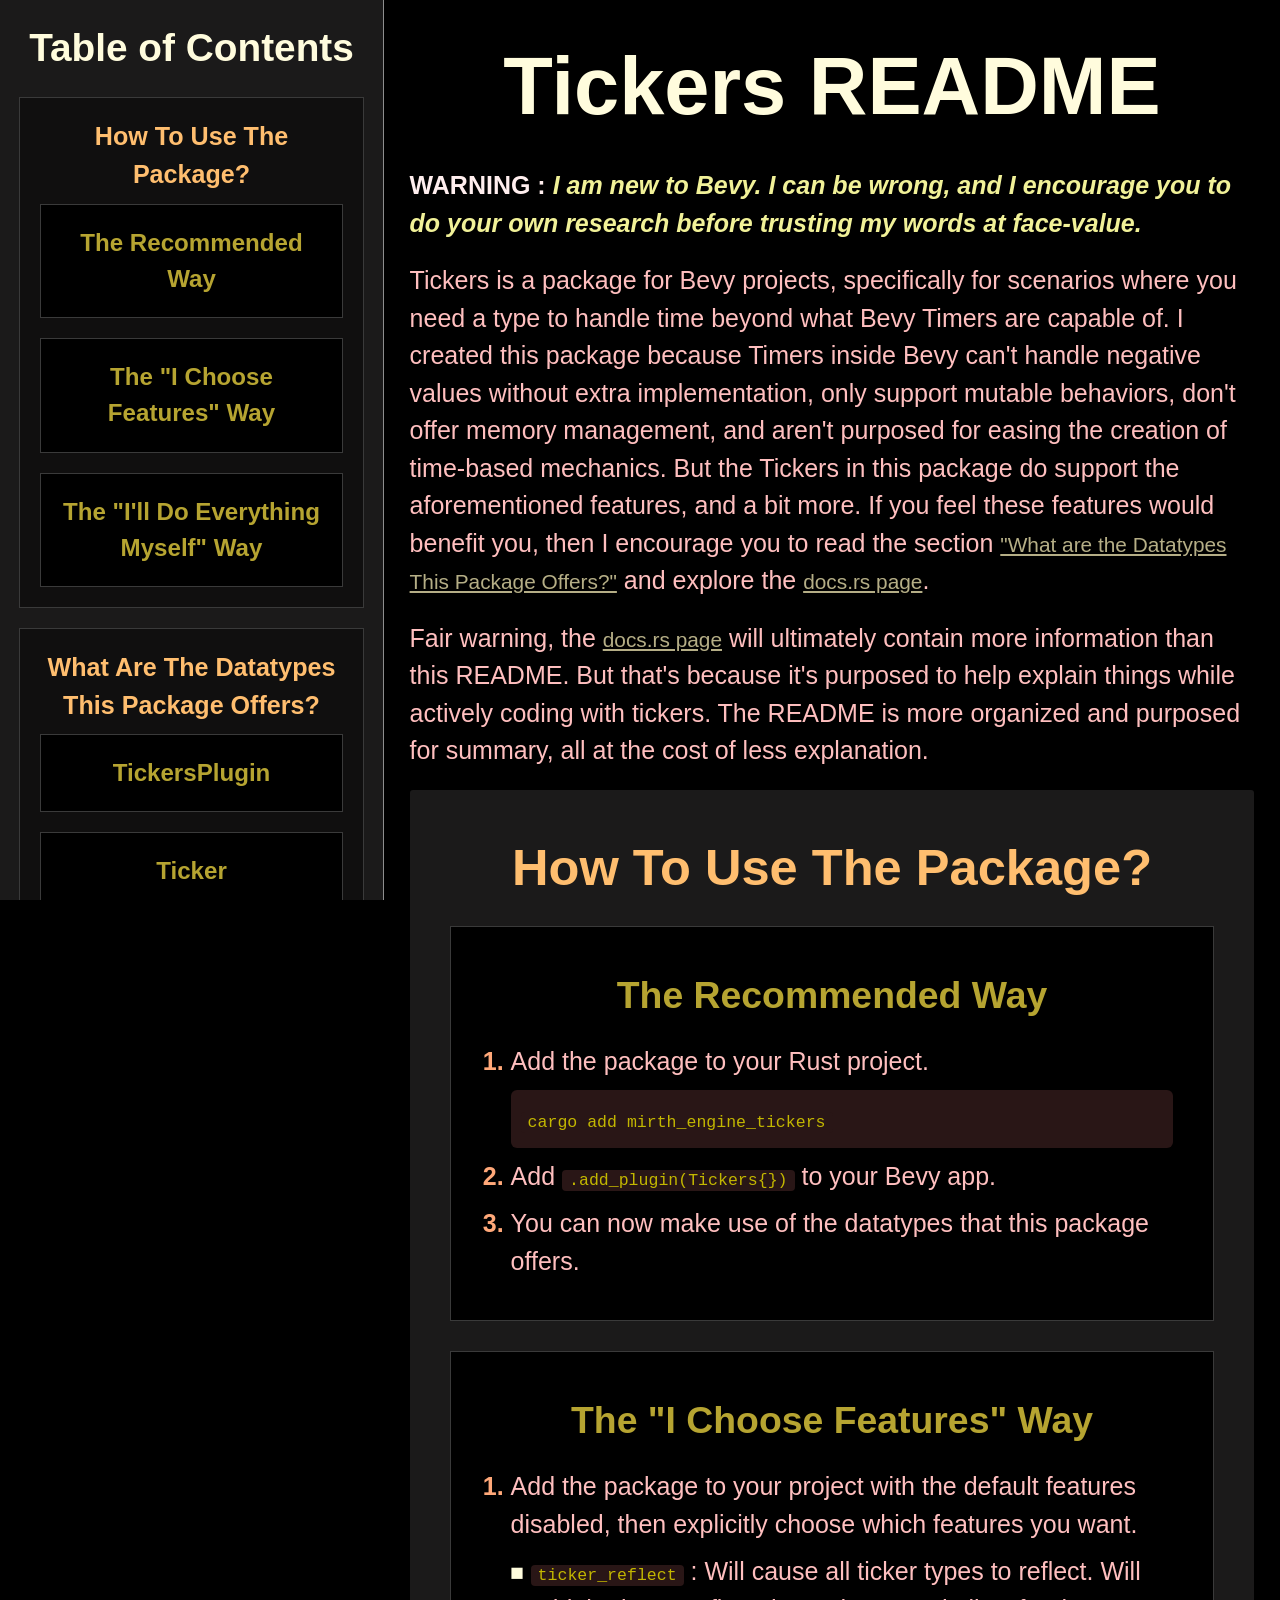
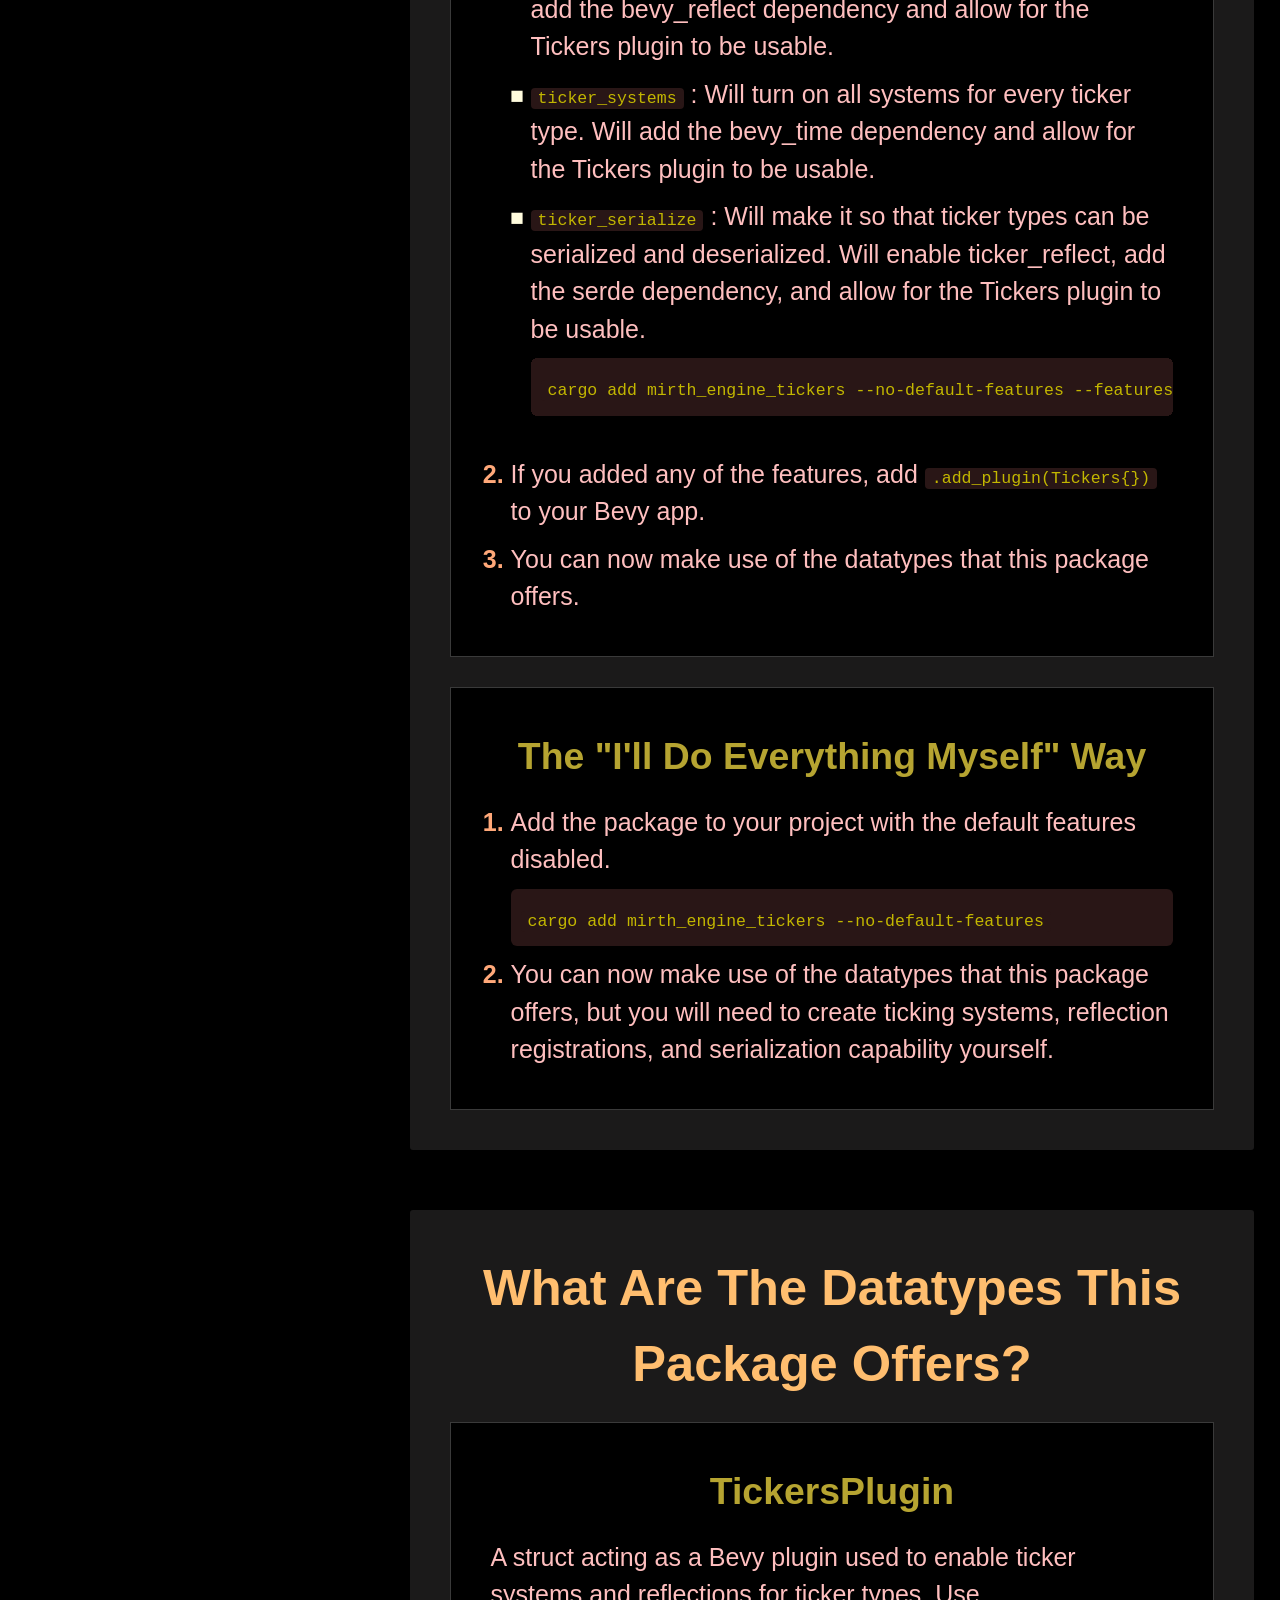
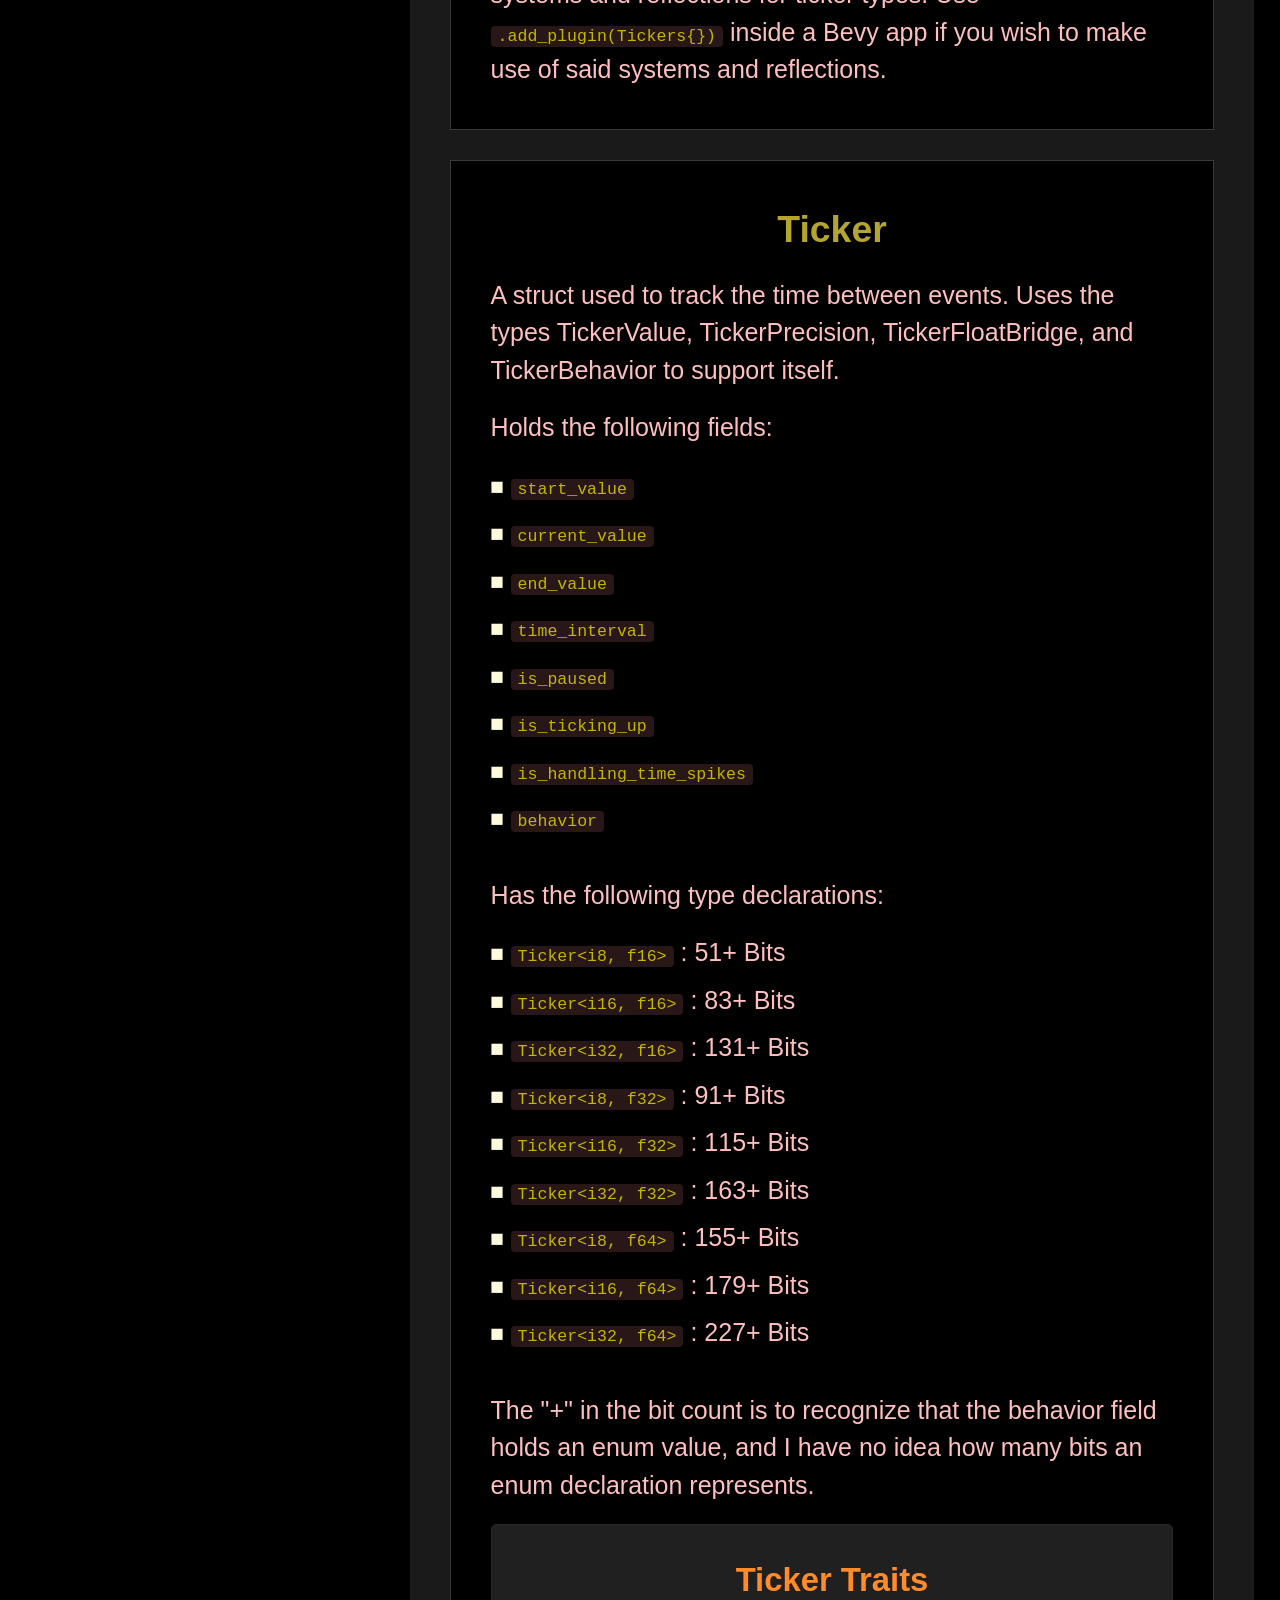
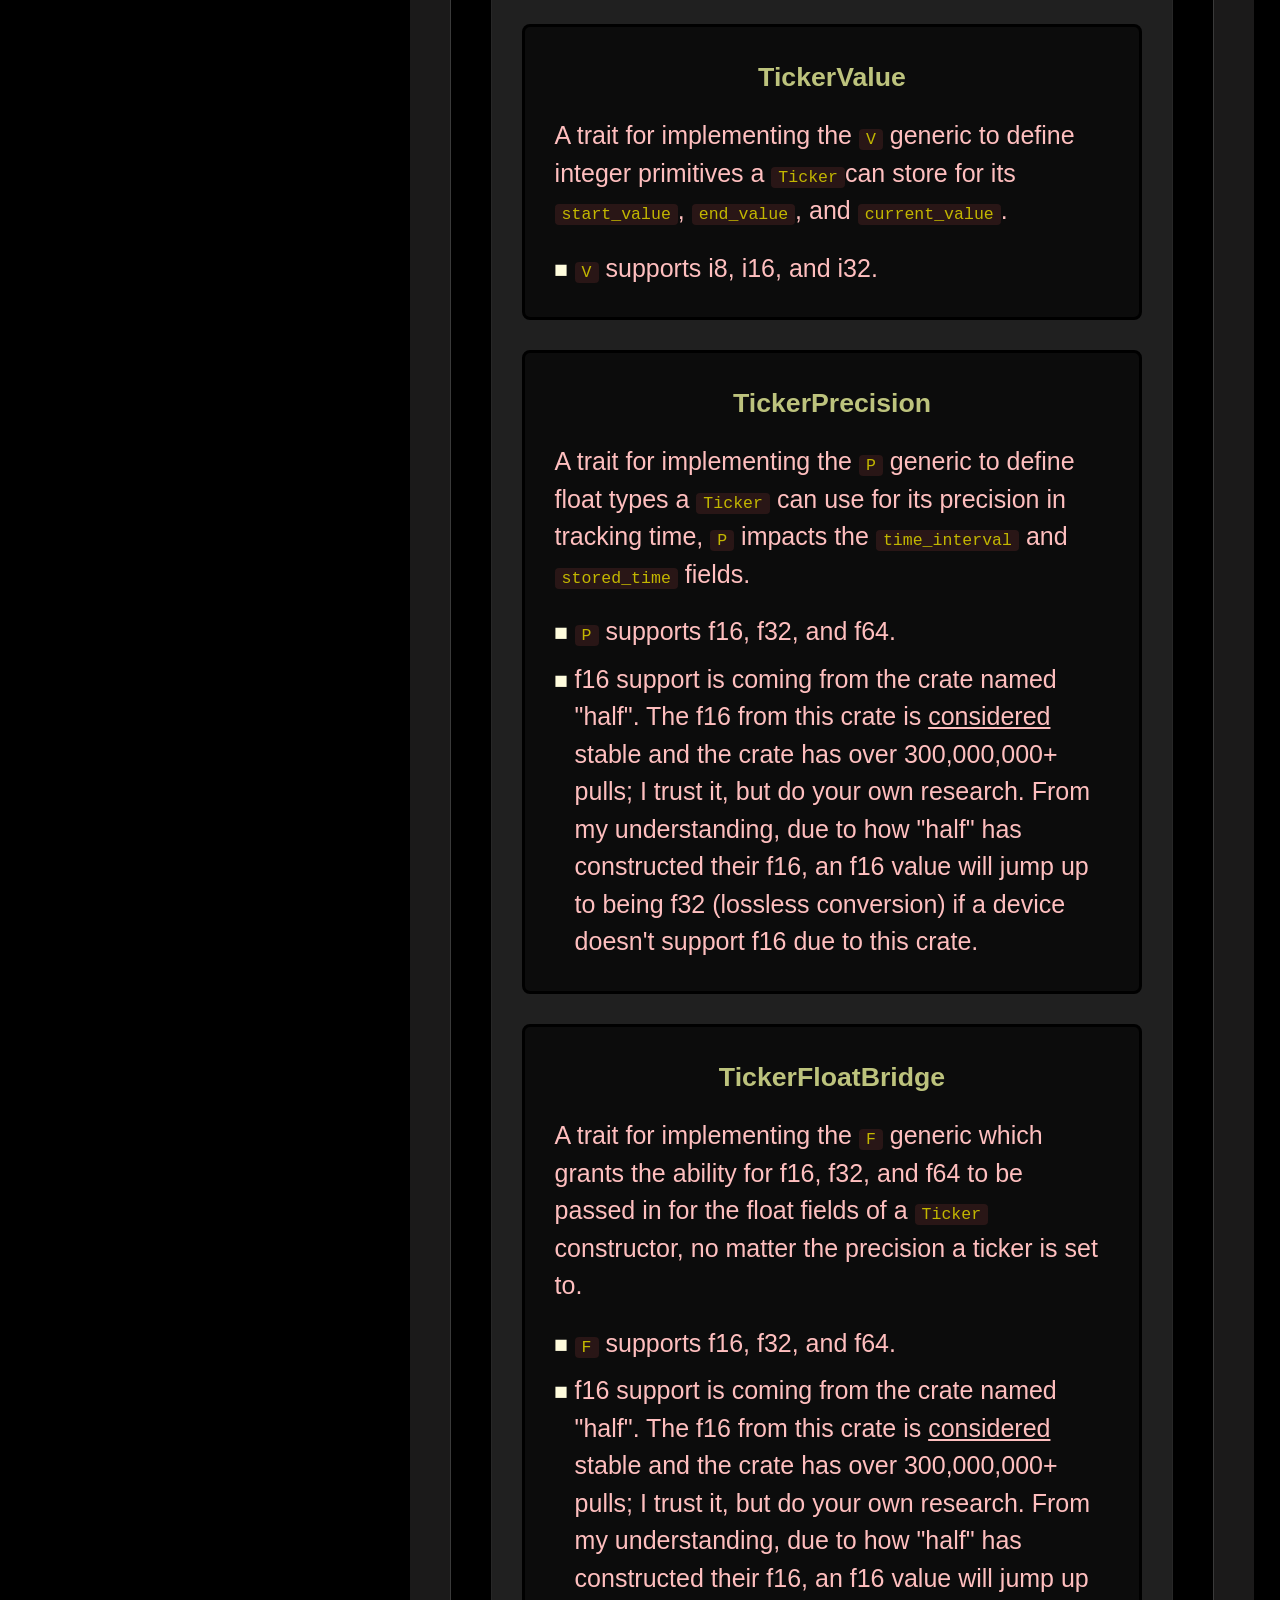
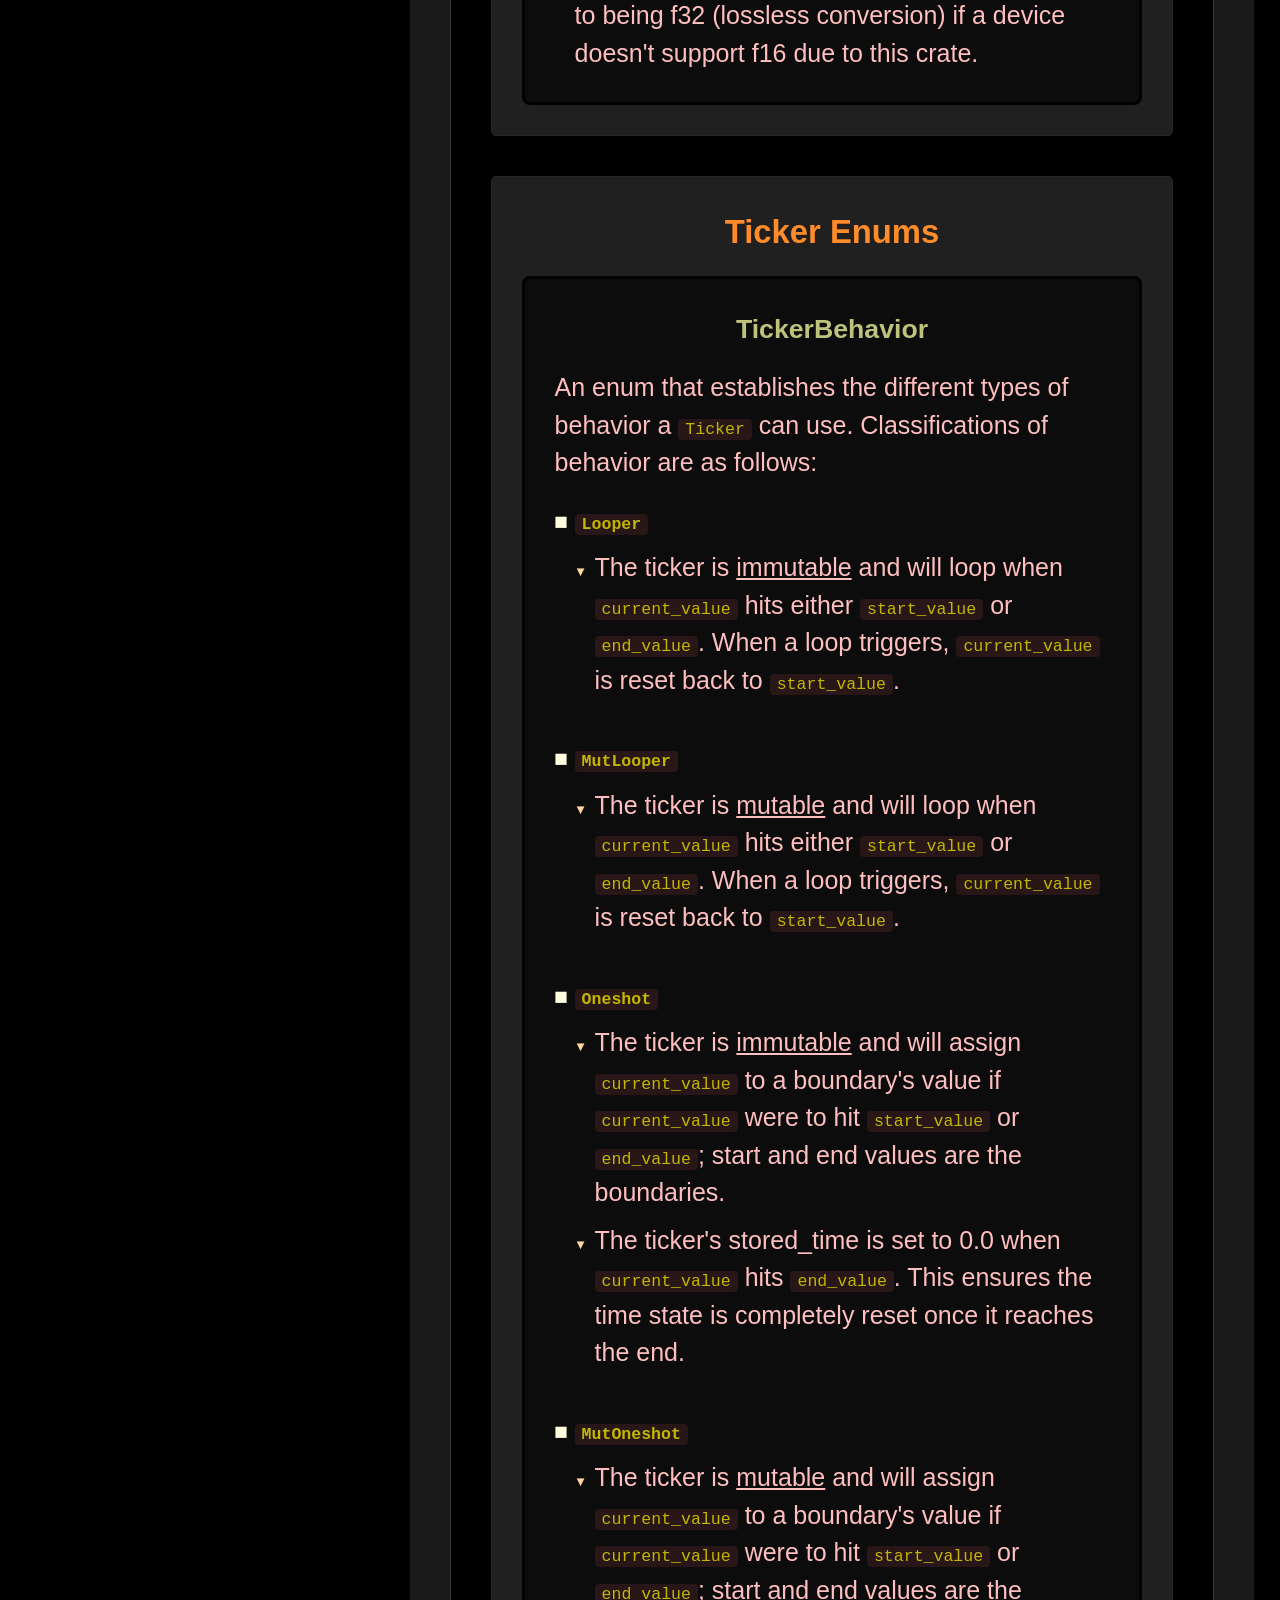
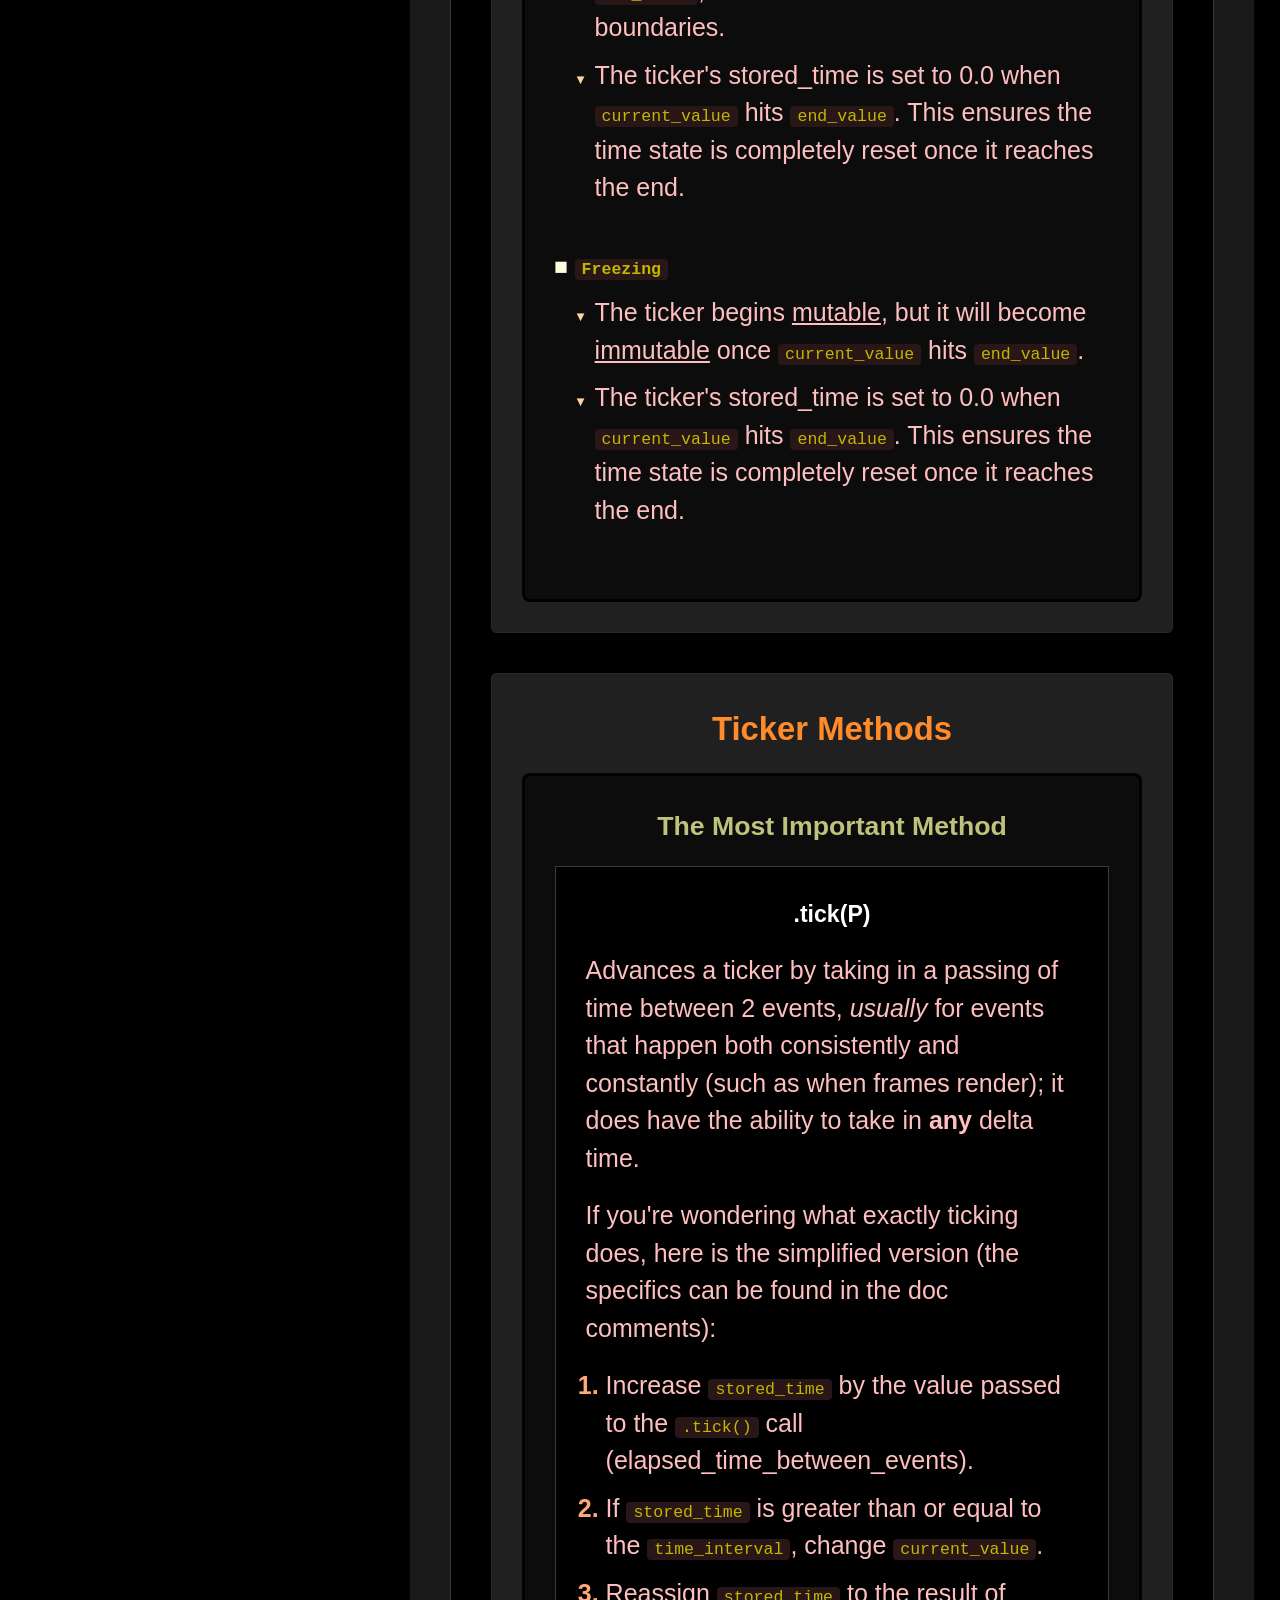
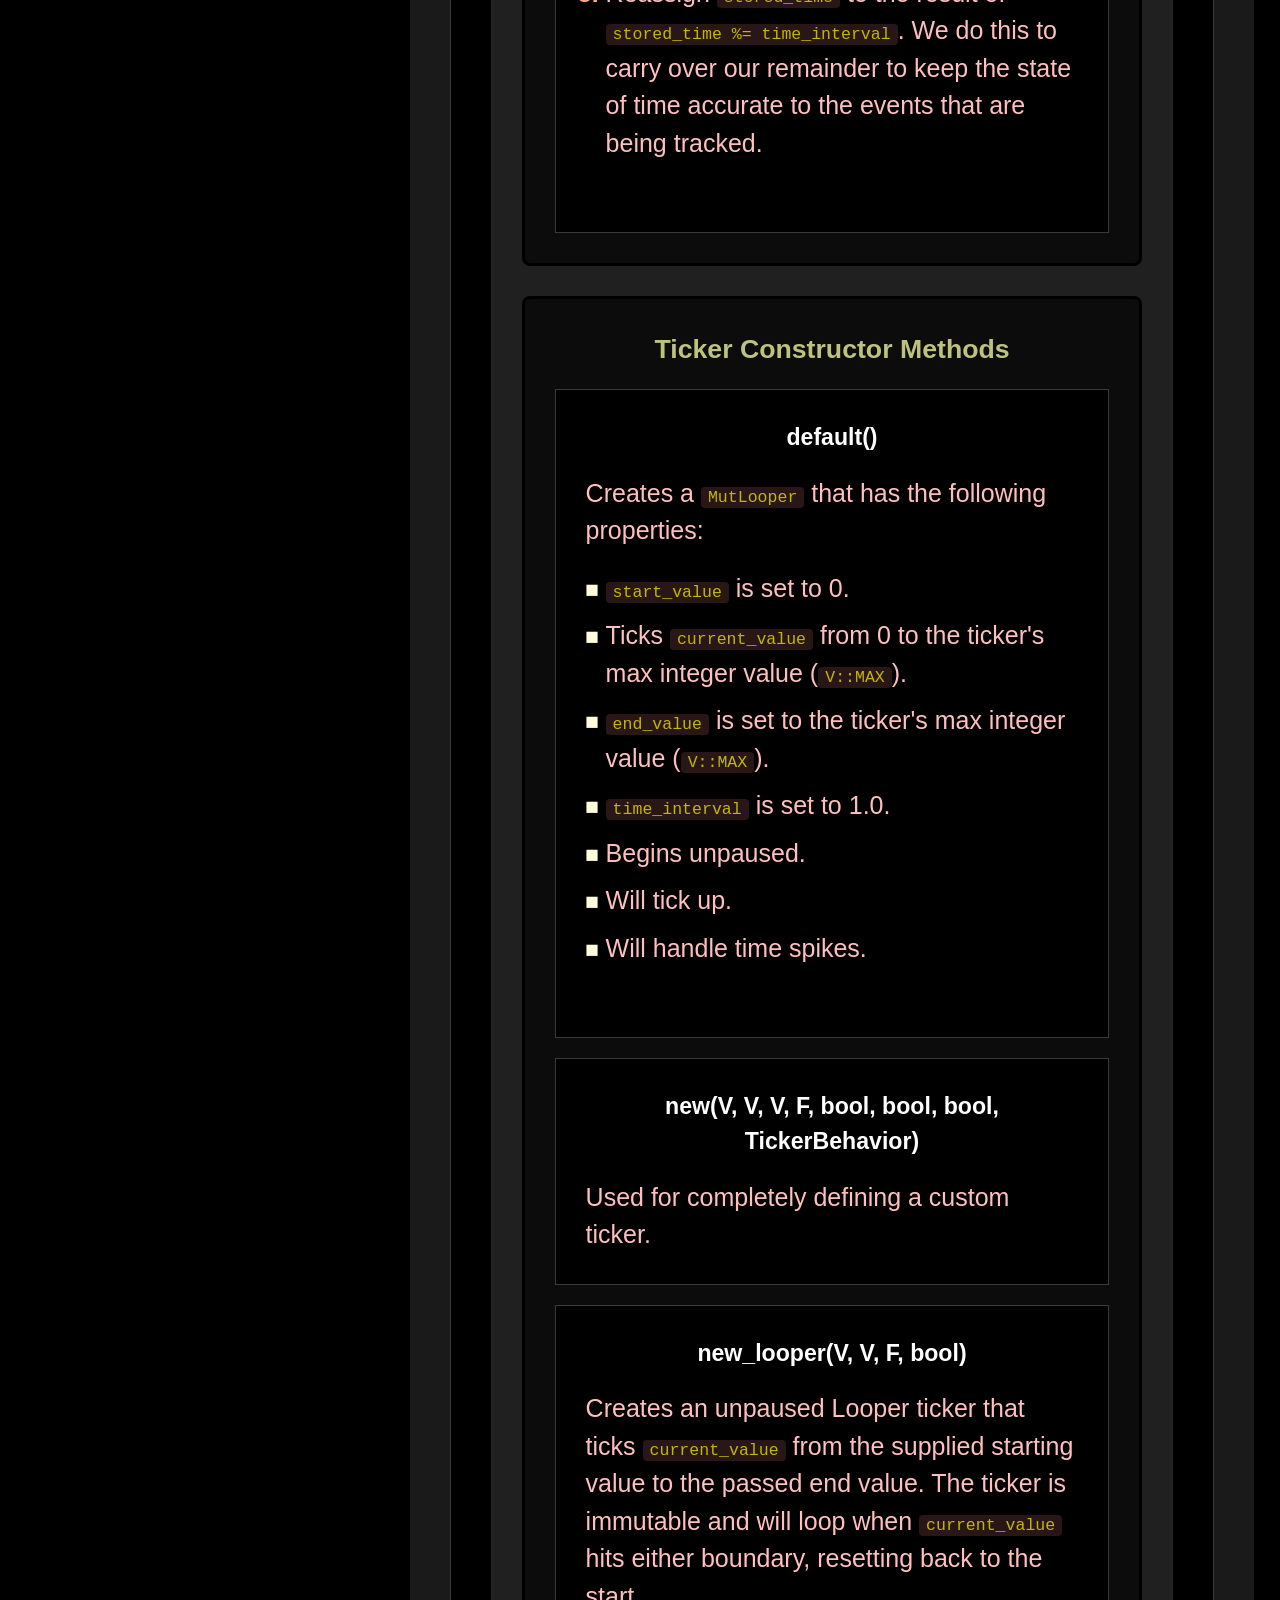
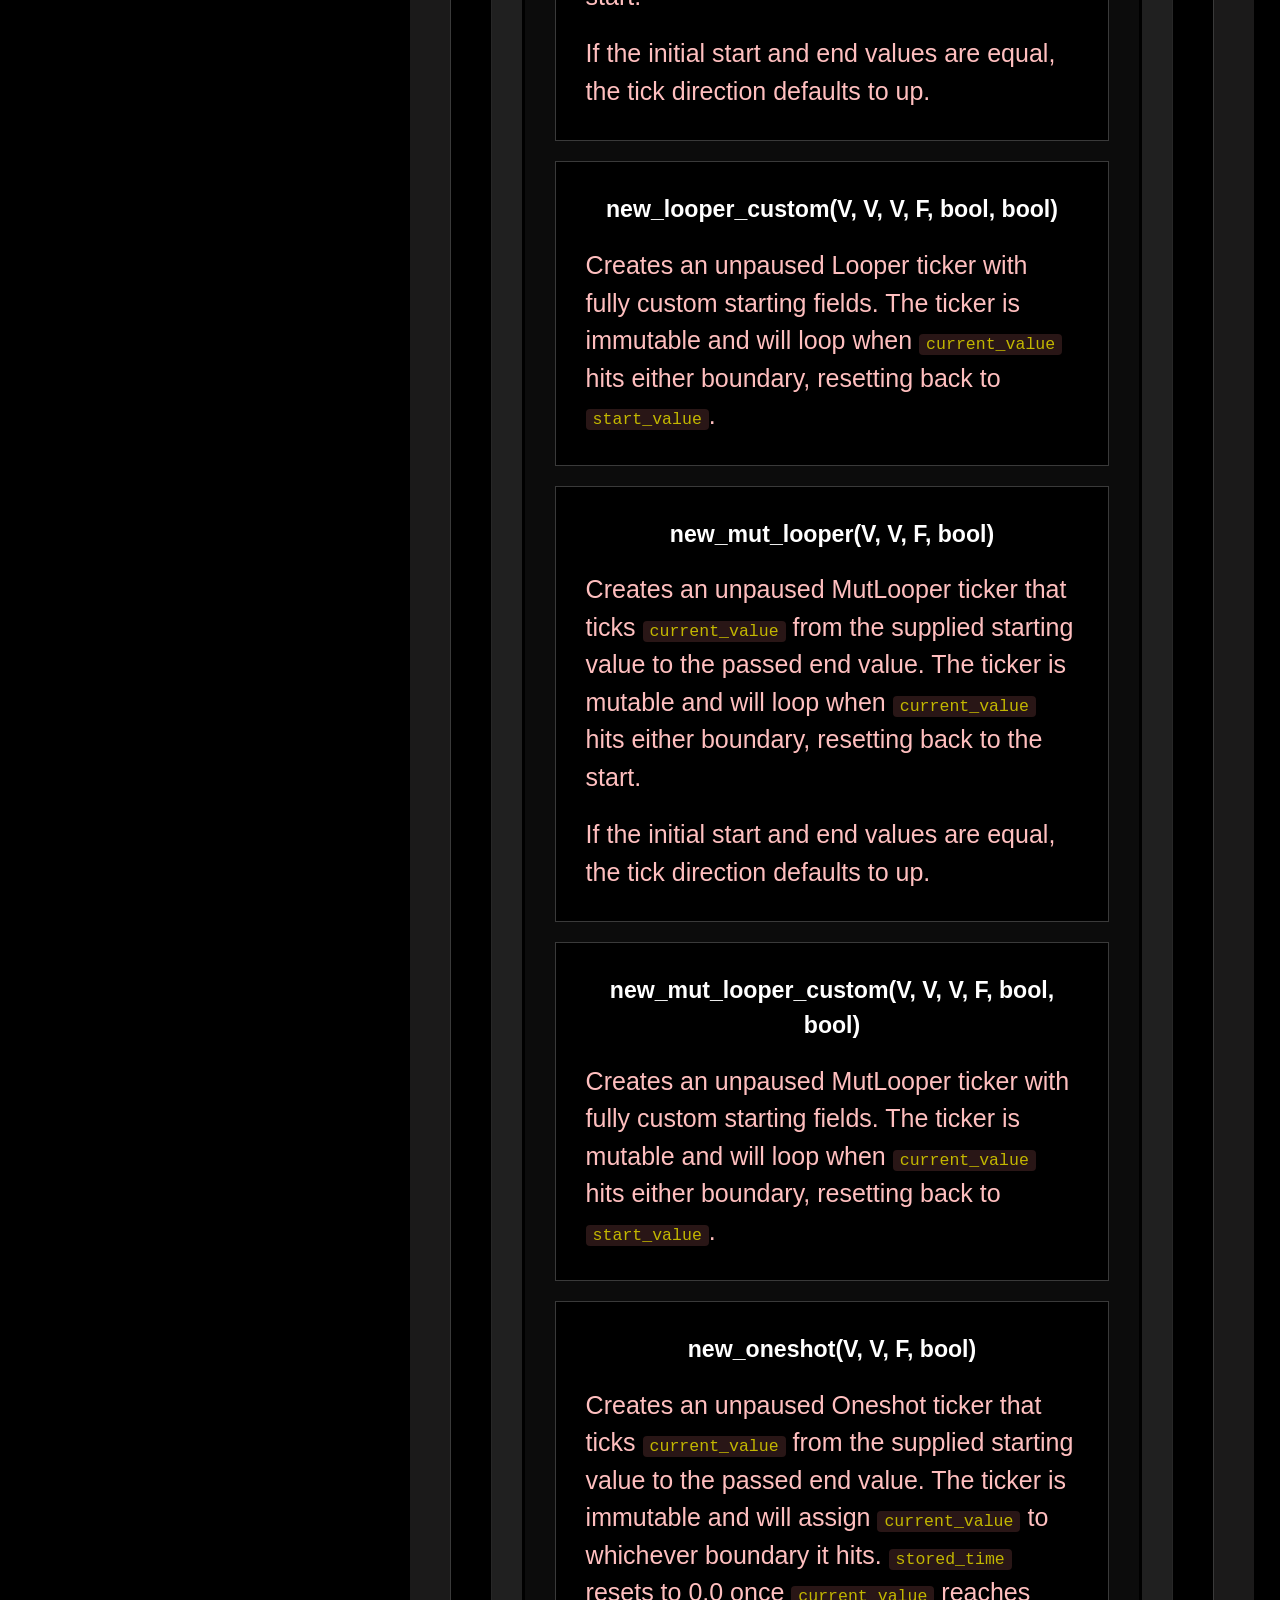
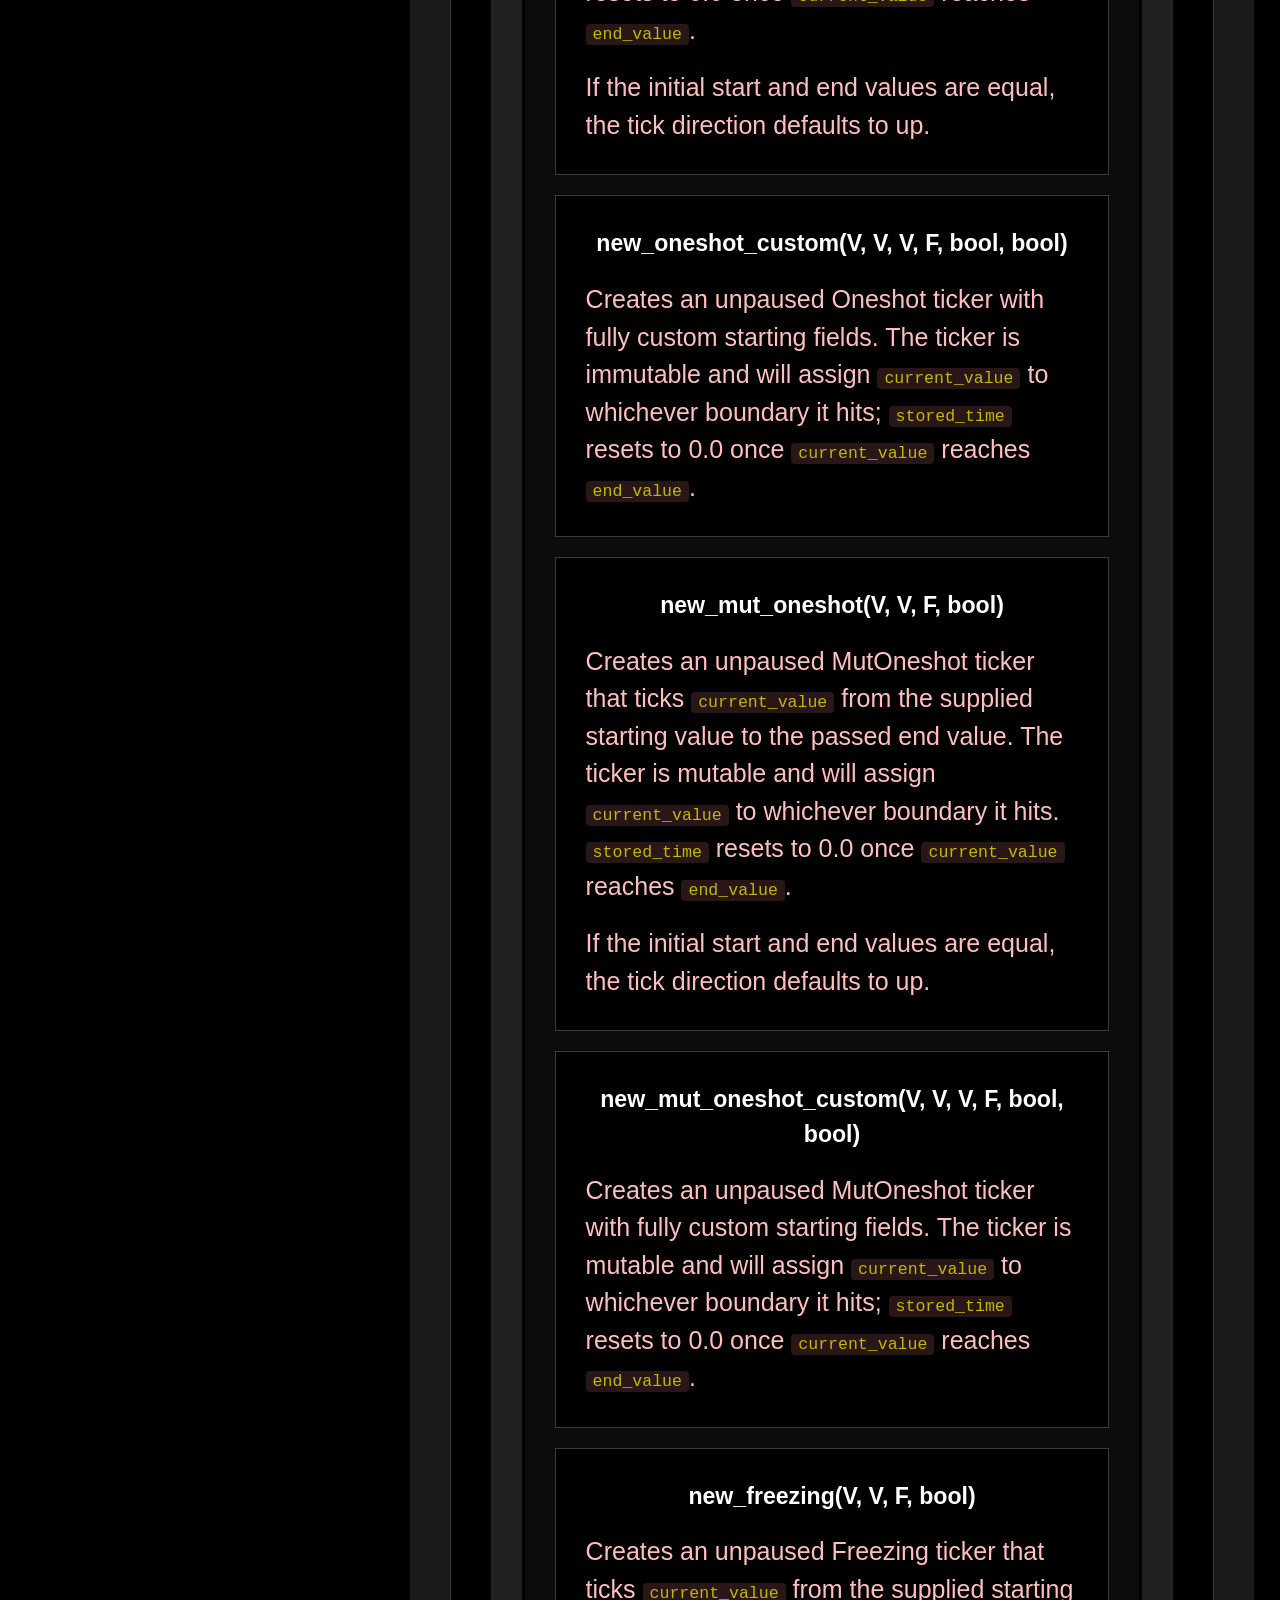
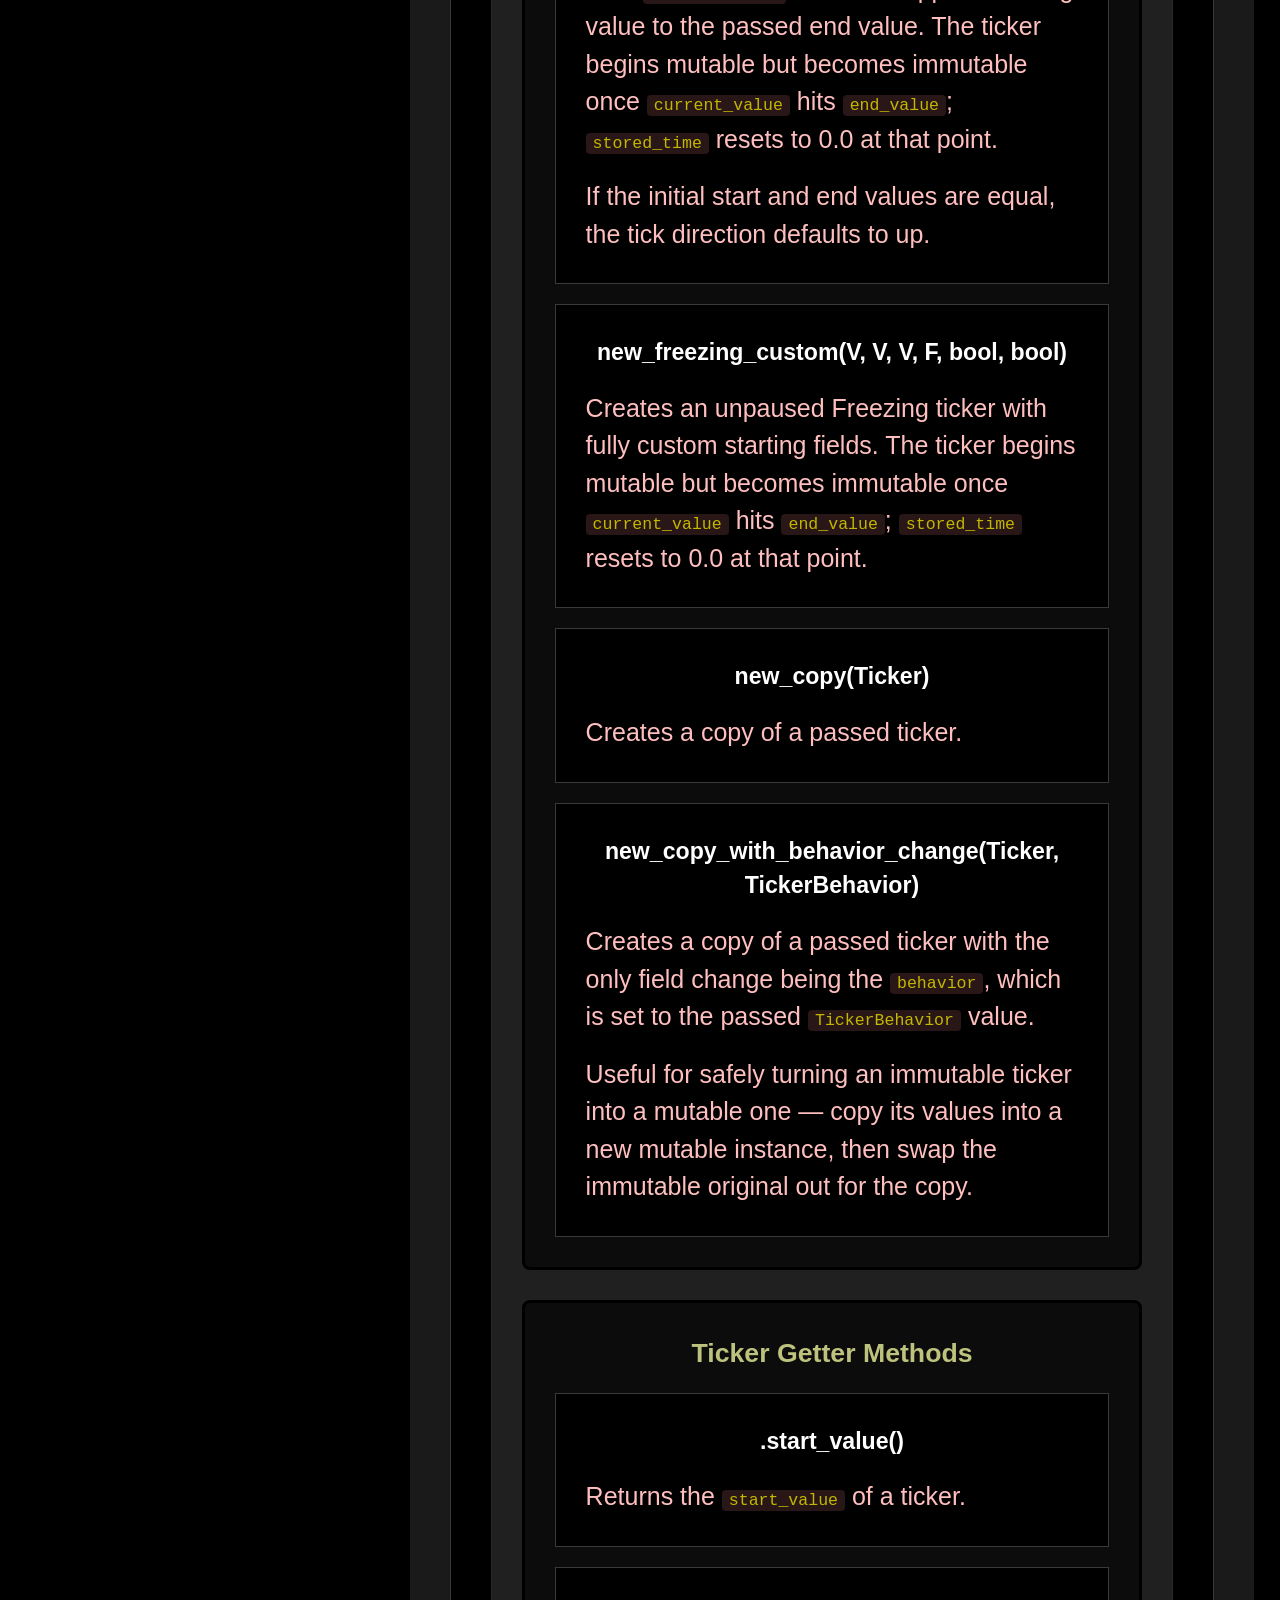
==== docs/index.html @ 9a588603 "Finished The Way Too Elaborate README" ====
<!DOCTYPE html>
<html lang="en">

    <head>
        <meta charset="UTF-8">
        <title>README for Tickers</title>
        <link rel="stylesheet" href="readme.css">
    </head>



    <body>

        <!-- ============================================================ -->
        <!-- NAVIGATION                                                   -->
        <!-- ============================================================ -->
        <nav id="navigation">
            <h1 id="navigation_title">Table of Contents</h1>

            <!-- ToC : How To Use The Package-->
            <div class="nav_box_1">
                <a href="#how-to-use-the-package">How To Use The Package?</a>
                <div class="nav_box_2"><a href="#the-recommended-way">The Recommended Way</a></div>
                <div class="nav_box_2"><a href="#the-i-choose-features-way">The "I Choose Features" Way</a></div>
                <div class="nav_box_2"><a href="#the-i-ll-do-everything-myself-way">The "I'll Do Everything Myself" Way</a></div>
            </div>

            <!-- ToC : What Are The Datatypes This Package Offers? -->
            <div class="nav_box_1">
                <a href="#what-are-the-datatypes-this-package-offers">What Are The Datatypes This Package Offers?</a>

                <!-- ToC : TickersPlugin -->
                <div class="nav_box_2">
                    <a href="#tickersplugin">TickersPlugin</a>
                </div>

                <!-- ToC : Ticker -->
                <div class="nav_box_2">
                    <a href="#ticker">Ticker</a>

                    <!-- ToC : Ticker Traits -->
                    <div class="nav_box_3">
                        <a href="#ticker-traits">Ticker Traits</a>
                        <div class="nav_box_4"><a href="#tickervalue">TickerValue</a></div>
                        <div class="nav_box_4"><a href="#tickerprecision">TickerPrecision</a></div>
                        <div class="nav_box_4"><a href="#tickerfloatbridge">TickerFloatBridge</a></div>
                    </div>

                    <!-- ToC : Ticker Enums -->
                    <div class="nav_box_3">
                        <a href="#ticker-enums">Ticker Enums</a>
                        <div class="nav_box_4"><a href="#tickerbehavior">TickerBehavior</a></div>
                    </div>

                    <!-- ToC : Ticker Methods -->
                    <div class="nav_box_3">
                        <a href="#ticker-methods">Ticker Methods</a>

                        <!-- ToC : Ticker Tick Method -->
                        <div class="nav_box_4">
                            <a href="#the-most-important-method">The Most Important Method</a>
                            <div class="nav_box_5"><a href="#tick-p">.tick(P)</a></div>
                        </div>

                        <!-- ToC : Ticker Constructor Methods -->
                        <div class="nav_box_4">
                            <a href="#ticker-constructor-methods">Ticker Constructor Methods</a>
                            <div class="nav_box_5"><a href="#default">default()</a></div>
                            <div class="nav_box_5"><a href="#new-v-v-v-f-bool-bool-bool-tickerbehavior">new(V, V, V, F, bool, bool, bool, TickerBehavior)</a></div>
                            <div class="nav_box_5"><a href="#new-looper-v-v-f-bool">new_looper(V, V, F, bool)</a></div>
                            <div class="nav_box_5"><a href="#new-looper-custom-v-v-v-f-bool-bool">new_looper_custom(V, V, V, F, bool, bool)</a></div>
                            <div class="nav_box_5"><a href="#new-mut-looper-v-v-f-bool">new_mut_looper(V, V, F, bool)</a></div>
                            <div class="nav_box_5"><a href="#new-mut-looper-custom-v-v-v-f-bool-bool">new_mut_looper_custom(V, V, V, F, bool, bool)</a></div>
                            <div class="nav_box_5"><a href="#new-oneshot-v-v-f-bool">new_oneshot(V, V, F, bool)</a></div>
                            <div class="nav_box_5"><a href="#new-oneshot-custom-v-v-v-f-bool-bool">new_oneshot_custom(V, V, V, F, bool, bool)</a></div>
                            <div class="nav_box_5"><a href="#new-mut-oneshot-v-v-f-bool">new_mut_oneshot(V, V, F, bool)</a></div>
                            <div class="nav_box_5"><a href="#new-mut-oneshot-custom-v-v-v-f-bool-bool">new_mut_oneshot_custom(V, V, V, F, bool, bool)</a></div>
                            <div class="nav_box_5"><a href="#new-freezing-v-v-f-bool">new_freezing(V, V, F, bool)</a></div>
                            <div class="nav_box_5"><a href="#new-freezing-custom-v-v-v-f-bool-bool">new_freezing_custom(V, V, V, F, bool, bool)</a></div>
                            <div class="nav_box_5"><a href="#new-copy-ticker">new_copy(Ticker)</a></div>
                            <div class="nav_box_5"><a href="#new-copy-with-behavior-change-ticker-tickerbehavior">new_copy_with_behavior_change(Ticker, TickerBehavior)</a></div>
                        </div>

                        <!-- ToC : Ticker Getter Methods -->
                        <div class="nav_box_4">
                            <a href="#ticker-getter-methods">Ticker Getter Methods</a>
                            <div class="nav_box_5"><a href="#start-value">.start_value()</a></div>
                            <div class="nav_box_5"><a href="#current-value">.current_value()</a></div>
                            <div class="nav_box_5"><a href="#end-value">.end_value()</a></div>
                            <div class="nav_box_5"><a href="#time-interval">.time_interval()</a></div>
                            <div class="nav_box_5"><a href="#stored-time">.stored_time()</a></div>
                            <div class="nav_box_5"><a href="#is-paused">.is_paused()</a></div>
                            <div class="nav_box_5"><a href="#is-unpaused">.is_unpaused()</a></div>
                            <div class="nav_box_5"><a href="#is-ticking-up">.is_ticking_up()</a></div>
                            <div class="nav_box_5"><a href="#is-ticking-down">.is_ticking_down()</a></div>
                            <div class="nav_box_5"><a href="#is-handling-time-spikes">.is_handling_time_spikes()</a></div>
                            <div class="nav_box_5"><a href="#behavior">.behavior()</a></div>
                        </div>

                        <!-- ToC : Ticker Setter Methods -->
                        <div class="nav_box_4">
                            <a href="#ticker-setter-methods">Ticker Setter Methods</a>
                            <div class="nav_box_5"><a href="#set-start-value-v">.set_start_value(V)</a></div>
                            <div class="nav_box_5"><a href="#set-current-value-v">.set_current_value(V)</a></div>
                            <div class="nav_box_5"><a href="#set-end-value-v">.set_end_value(V)</a></div>
                            <div class="nav_box_5"><a href="#pause">.pause()</a></div>
                            <div class="nav_box_5"><a href="#unpause">.unpause()</a></div>
                            <div class="nav_box_5"><a href="#tick-up">.tick_up()</a></div>
                            <div class="nav_box_5"><a href="#tick-down">.tick_down()</a></div>
                            <div class="nav_box_5"><a href="#start-handling-time-spikes">.start_handling_time_spikes()</a></div>
                            <div class="nav_box_5"><a href="#stop-handling-time-spikes">.stop_handling_time_spikes()</a></div>
                            <div class="nav_box_5"><a href="#set-behavior-tickerbehavior">.set_behavior(TickerBehavior)</a></div>
                        </div>

                        <!-- ToC : Ticker Equality Methods -->
                        <div class="nav_box_4">
                            <a href="#ticker-equality-methods">Ticker Equality Methods</a>
                            <div class="nav_box_5"><a href="#is-current-at-start">.is_current_at_start()</a></div>
                            <div class="nav_box_5"><a href="#is-current-at-end">.is_current_at_end()</a></div>
                            <div class="nav_box_5"><a href="#is-start-at-end">.is_start_at_end()</a></div>
                        </div>

                        <!-- ToC : Ticker Difference Methods -->
                        <div class="nav_box_4">
                            <a href="#ticker-difference-methods">Ticker Difference Methods</a>
                            <div class="nav_box_5"><a href="#difference-from-start">.difference_from_start()</a></div>
                            <div class="nav_box_5"><a href="#difference-from-end">.difference_from_end()</a></div>
                            <div class="nav_box_5"><a href="#difference-from-start-to-end">.difference_from_start_to_end()</a></div>
                        </div>

                        <!-- ToC : Ticker Digit Methods -->
                        <div class="nav_box_4">
                            <a href="#ticker-digit-methods">Ticker Digit Methods</a>
                            <div class="nav_box_5"><a href="#digit-1">.digit_1()</a></div>
                            <div class="nav_box_5"><a href="#digit-2">.digit_2()</a></div>
                            <div class="nav_box_5"><a href="#digit-3">.digit_3()</a></div>
                            <div class="nav_box_5"><a href="#digit-4">.digit_4()</a></div>
                            <div class="nav_box_5"><a href="#digit-5">.digit_5()</a></div>
                            <div class="nav_box_5"><a href="#digit-6">.digit_6()</a></div>
                            <div class="nav_box_5"><a href="#digit-7">.digit_7()</a></div>
                            <div class="nav_box_5"><a href="#digit-8">.digit_8()</a></div>
                            <div class="nav_box_5"><a href="#digit-9">.digit_9()</a></div>
                        </div>

                        <!-- ToC : Ticker Digit-Drop Accounting Methods -->
                        <div class="nav_box_4">
                            <a href="#ticker-digit-drop-accounting-methods">Ticker Digit-Drop Accounting Methods</a>
                            <div class="nav_box_5"><a href="#digit-2-with-dda">.digit_2_with_dda()</a></div>
                            <div class="nav_box_5"><a href="#digit-3-with-dda">.digit_3_with_dda()</a></div>
                            <div class="nav_box_5"><a href="#digit-4-with-dda">.digit_4_with_dda()</a></div>
                            <div class="nav_box_5"><a href="#digit-5-with-dda">.digit_5_with_dda()</a></div>
                            <div class="nav_box_5"><a href="#digit-6-with-dda">.digit_6_with_dda()</a></div>
                            <div class="nav_box_5"><a href="#digit-7-with-dda">.digit_7_with_dda()</a></div>
                            <div class="nav_box_5"><a href="#digit-8-with-dda">.digit_8_with_dda()</a></div>
                            <div class="nav_box_5"><a href="#digit-9-with-dda">.digit_9_with_dda()</a></div>
                        </div>

                        <!-- ToC : Ticker Add Methods -->
                        <div class="nav_box_4">
                            <a href="#ticker-add-methods">Ticker Add Methods</a>
                            <div class="nav_box_5"><a href="#add-to-start-value-v">.add_to_start_value(V)</a></div>
                            <div class="nav_box_5"><a href="#add-to-current-value-v">.add_to_current_value(V)</a></div>
                            <div class="nav_box_5"><a href="#add-to-end-value-v">.add_to_end_value(V)</a></div>
                            <div class="nav_box_5"><a href="#add-to-time-interval-p">.add_to_time_interval(P)</a></div>
                        </div>

                        <!-- ToC : Ticker Percentage Methods -->
                        <div class="nav_box_4">
                            <a href="#ticker-percentage-methods">Ticker Percentage Methods</a>
                            <div class="nav_box_5"><a href="#percentage-completed">.percentage_completed()</a></div>
                            <div class="nav_box_5"><a href="#percentage-remaining">.percentage_remaining()</a></div>
                        </div>

                        <!-- ToC : Ticker Reset Methods -->
                        <div class="nav_box_4">
                            <a href="#ticker-reset-methods">Ticker Reset Methods</a>
                            <div class="nav_box_5"><a href="#soft-reset">.soft_reset()</a></div>
                            <div class="nav_box_5"><a href="#hard-reset">.hard_reset()</a></div>
                        </div>

                        <!-- ToC : Ticker Helper Methods -->
                        <div class="nav_box_4">
                            <a href="#ticker-helper-methods">Ticker Helper Methods</a>
                            <div class="nav_box_5"><a href="#is-mutable">.is_mutable()</a></div>
                            <div class="nav_box_5"><a href="#print-information">.print_information()</a></div>
                        </div>

                    </div>
                </div>
            </div>
        </nav>



        <div id="page_content">

            <!-- ============================================================ -->
            <!-- INTRODUCTION                                                 -->
            <!-- ============================================================ -->
            <p id="title">Tickers README</p>
            <p><b style="color: #ffeeee">WARNING : <em style="color: #f1f198">I am new to Bevy.  I can be wrong, and I encourage you to do your own research before trusting my words at face-value.</em></b></p>
            <p>Tickers is a package for Bevy projects, specifically for scenarios where you need a type to handle time beyond what Bevy Timers are capable of.  I created this package because Timers inside Bevy can't handle negative values without extra implementation, only support mutable behaviors, don't offer memory management, and aren't purposed for easing the creation of time-based mechanics.  But the Tickers in this package do support the aforementioned features, and a bit more.  If you feel these features would benefit you, then I encourage you to read the section <a href="#what-are-the-datatypes-this-package-offers">"What are the Datatypes This Package Offers?"</a> and explore the <a href="https://docs.rs/mirth_engine_tickers" target="_blank" rel="noopener noreferrer">docs.rs page</a>.</p>
            <p>Fair warning, the <a href="https://docs.rs/mirth_engine_tickers" target="_blank" rel="noopener noreferrer">docs.rs page</a> will ultimately contain more information than this README.  But that's because it's purposed to help explain things while actively coding with tickers.  The README is more organized and purposed for summary, all at the cost of less explanation.</p>

            <!-- ============================================================ -->
            <!-- HOW TO USE THE PACKAGE                                       -->
            <!-- ============================================================ -->
            <div class="block_1">
                <h1 id="how-to-use-the-package">How To Use The Package?</h1>

                <!-- The Recommended Way -->
                <div class="block_2">
                    <h2 id="the-recommended-way">The Recommended Way</h2>
                    <ol>
                        <li>Add the package to your Rust project.
                            <pre><code>cargo add mirth_engine_tickers</code></pre>
                        </li>
                        <li>Add <code>.add_plugin(Tickers{})</code> to your Bevy app.</li>
                        <li>You can now make use of the datatypes that this package offers.</li>
                    </ol>
                </div>

                <!-- The "I Choose Features" Way -->
                <div class="block_2">
                    <h2 id="the-i-choose-features-way">The "I Choose Features" Way</h2>
                    <ol>
                        <li>Add the package to your project with the default features disabled, then explicitly choose which features you want.
                            <ul>
                                <li><code class="list_header">ticker_reflect</code> : Will cause all ticker types to reflect. Will add the bevy_reflect dependency and allow for the Tickers plugin to be usable.</li>
                                <li><code class="list_header">ticker_systems</code> : Will turn on all systems for every ticker type. Will add the bevy_time dependency and allow for the Tickers plugin to be usable.</li>
                                <li>
                                    <code class="list_header">ticker_serialize</code> : Will make it so that ticker types can be serialized and deserialized. Will enable ticker_reflect, add the serde dependency, and allow for the Tickers plugin to be usable.
                                    <pre><code>cargo add mirth_engine_tickers --no-default-features --features ticker_reflect, ticker_systems, ticker_serialize</code></pre>
                                </li>
                            </ul>
                        </li>
                        <li>If you added any of the features, add <code>.add_plugin(Tickers{})</code> to your Bevy app.</li>
                        <li>You can now make use of the datatypes that this package offers.</li>
                    </ol>
                </div>

                <!-- The "I'll Do Everything Myself" Way -->
                <div class="block_2">
                    <h2 id="the-i-ll-do-everything-myself-way">The "I'll Do Everything Myself" Way</h2>
                    <ol>
                        <li>Add the package to your project with the default features disabled.
                            <pre><code>cargo add mirth_engine_tickers --no-default-features</code></pre>
                        </li>
                        <li>You can now make use of the datatypes that this package offers, but you will need to create ticking systems, reflection registrations, and serialization capability yourself.</li>
                    </ol>
                </div>

            </div>

            <!-- ============================================================ -->
            <!-- WHAT ARE THE DATATYPES THIS PACKAGE OFFERS?                  -->
            <!-- ============================================================ -->
            <div class="block_1">
                <h1 id="what-are-the-datatypes-this-package-offers">What Are The Datatypes This Package Offers?</h1>

                <!-- Tickers Plugin -->
                <div class="block_2">
                    <h2 id="tickersplugin">TickersPlugin</h2>
                    <p>A struct acting as a Bevy plugin used to enable ticker systems and reflections for ticker types.  Use <code>.add_plugin(Tickers{})</code> inside a Bevy app if you wish to make use of said systems and reflections.</p>
                </div>

                <!-- Ticker Struct -->
                <div class="block_2">
                    <h2 id="ticker">Ticker</h2>
                    <p>A struct used to track the time between events.  Uses the types TickerValue, TickerPrecision, TickerFloatBridge, and TickerBehavior to support itself.</p>
                    <p>Holds the following fields:</p>
                    <ul>
                        <li><code>start_value</code></li>
                        <li><code>current_value</code></li>
                        <li><code>end_value</code></li>
                        <li><code>time_interval</code></li>
                        <li><code>is_paused</code></li>
                        <li><code>is_ticking_up</code></li>
                        <li><code>is_handling_time_spikes</code></li>
                        <li><code>behavior</code></li>
                    </ul>

                    <p>Has the following type declarations:</p>
                    <ul>
                        <li><code>Ticker&lt;i8, f16&gt;</code> : 51+ Bits</li>
                        <li><code>Ticker&lt;i16, f16&gt;</code> : 83+ Bits</li>
                        <li><code>Ticker&lt;i32, f16&gt;</code> : 131+ Bits</li>
                        <li><code>Ticker&lt;i8, f32&gt;</code> : 91+ Bits</li>
                        <li><code>Ticker&lt;i16, f32&gt;</code> : 115+ Bits</li>
                        <li><code>Ticker&lt;i32, f32&gt;</code> : 163+ Bits</li>
                        <li><code>Ticker&lt;i8, f64&gt;</code> : 155+ Bits</li>
                        <li><code>Ticker&lt;i16, f64&gt;</code> : 179+ Bits</li>
                        <li><code>Ticker&lt;i32, f64&gt;</code> : 227+ Bits</li>
                    </ul>
                    <p>The "+" in the bit count is to recognize that the behavior field holds an enum value, and I have no idea how many bits an enum declaration represents.</p>

                    <!-- Ticker Traits -->
                    <div class="block_3">
                        <h3 id="ticker-traits">Ticker Traits</h3>

                        <!-- TickerValue -->
                        <div class="block_4">
                            <h4 id="tickervalue">TickerValue</h4>
                            <p>A trait for implementing the <code>V</code> generic to define integer primitives a <code>Ticker</code>can store for its <code>start_value</code>, <code>end_value</code>, and <code>current_value</code>.</p>
                            <ul><li><code>V</code> supports i8, i16, and i32.</li></ul>
                        </div>

                        <!-- TickerPrecision -->
                        <div class="block_4">
                            <h4 id="tickerprecision">TickerPrecision</h4>
                            <p>A trait for implementing the <code>P</code> generic to define float types a <code>Ticker</code> can use for its precision in tracking time, <code>P</code> impacts the <code>time_interval</code> and <code>stored_time</code> fields.</p>
                            <ul>
                                <li><code>P</code> supports f16, f32, and f64.</li>
                                <li>f16 support is coming from the crate named "half".  The f16 from this crate is <u>considered</u> stable and the crate has over 300,000,000+ pulls; I trust it, but do your own research.  From my understanding, due to how "half" has constructed their f16, an f16 value will jump up to being f32 (lossless conversion) if a device doesn't support f16 due to this crate.</li>
                            </ul>
                        </div>

                        <!-- TickerFloatBridge -->
                        <div class="block_4">
                            <h4 id="tickerfloatbridge">TickerFloatBridge</h4>
                            <p>A trait for implementing the <code>F</code> generic which grants the ability for f16, f32, and f64 to be passed in for the float fields of a <code>Ticker</code> constructor, no matter the precision a ticker is set to.</p>
                            <ul>
                                <li><code>F</code> supports f16, f32, and f64.</li>
                                <li>f16 support is coming from the crate named "half".  The f16 from this crate is <u>considered</u> stable and the crate has over 300,000,000+ pulls; I trust it, but do your own research.  From my understanding, due to how "half" has constructed their f16, an f16 value will jump up to being f32 (lossless conversion) if a device doesn't support f16 due to this crate.</li>
                            </ul>
                        </div>

                    </div>


                    <!-- Ticker Enums -->
                    <div class="block_3">
                        <h3 id="ticker-enums">Ticker Enums</h3>

                        <!-- TickerBehavior -->
                        <div class="block_4">
                            <h4 id="tickerbehavior">TickerBehavior</h4>
                            <p>An enum that establishes the different types of behavior a <code>Ticker</code> can use.  Classifications of behavior are as follows:</p>
                            <ul>

                                <!-- Looper Behavior -->
                                <li>
                                    <b><code>Looper</code></b>
                                    <ul>
                                        <li>The ticker is <u>immutable</u> and will loop when <code>current_value</code> hits either <code>start_value</code> or <code>end_value</code>.  When a loop triggers, <code>current_value</code> is reset back to <code>start_value</code>.</li>
                                    </ul>
                                </li>

                                <!-- MutLooper Behavior -->
                                <li>
                                    <b><code>MutLooper</code></b>
                                    <ul>
                                        <li>The ticker is <u>mutable</u> and will loop when <code>current_value</code> hits either <code>start_value</code> or <code>end_value</code>.  When a loop triggers, <code>current_value</code> is reset back to <code>start_value</code>.</li>
                                    </ul>
                                </li>

                                <!-- Oneshot Behavior -->
                                <li>
                                    <b><code>Oneshot</code></b>
                                    <ul>
                                        <li>The ticker is <u>immutable</u> and will assign <code>current_value</code> to a boundary's value if <code>current_value</code> were to hit <code>start_value</code> or <code>end_value</code>; start and end values are the boundaries.</li>
                                        <li>The ticker's stored_time is set to 0.0 when <code>current_value</code> hits <code>end_value</code>.  This ensures the time state is completely reset once it reaches the end.</li>
                                    </ul>
                                </li>

                                <!-- MutOneshot Behavior -->
                                <li>
                                    <b><code>MutOneshot</code></b>
                                    <ul>
                                        <li>The ticker is <u>mutable</u> and will assign <code>current_value</code> to a boundary's value if <code>current_value</code> were to hit <code>start_value</code> or <code>end_value</code>; start and end values are the boundaries.</li>
                                        <li>The ticker's stored_time is set to 0.0 when <code>current_value</code> hits <code>end_value</code>.  This ensures the time state is completely reset once it reaches the end.</li>
                                    </ul>
                                </li>

                                <!-- Freezing Behavior -->
                                <li>
                                    <b><code>Freezing</code></b>
                                    <ul>
                                        <li>The ticker begins <u>mutable</u>, but it will become <u>immutable</u> once <code>current_value</code> hits <code>end_value</code>.</li>
                                        <li>The ticker's stored_time is set to 0.0 when <code>current_value</code> hits <code>end_value</code>.  This ensures the time state is completely reset once it reaches the end.</li>
                                    </ul>
                                </li>
                            </ul>
                        </div>
                    </div>


                    <!-- Ticker Methods -->
                    <div class="block_3">
                        <h3 id="ticker-methods">Ticker Methods</h3>

                        <!-- Tick Method -->
                        <div class="block_4">
                            <h4 id="the-most-important-method">The Most Important Method</h4>
                            <div class="block_5">
                                <h5 id="tick-p">.tick(P)</h5>
                                <p>Advances a ticker by taking in a passing of time between 2 events, <i>usually</i> for events that happen both consistently and constantly (such as when frames render); it does have the ability to take in <b>any</b> delta time.</p>
                                <p>If you're wondering what exactly ticking does, here is the simplified version (the specifics can be found in the doc comments):</p>
                                <ol>
                                    <li>Increase <code>stored_time</code> by the value passed to the <code>.tick()</code> call (elapsed_time_between_events).</li>
                                    <li>If <code>stored_time</code> is greater than or equal to the <code>time_interval</code>, change <code>current_value</code>.</li>
                                    <li>Reassign <code>stored_time</code> to the result of <code>stored_time %= time_interval</code>.  We do this to carry over our remainder to keep the state of time accurate to the events that are being tracked.</li>
                                </ol>
                            </div>
                        </div>

                        <!-- Ticker Constructor Methods -->
                        <div class="block_4">
                            <h4 id="ticker-constructor-methods">Ticker Constructor Methods</h4>

                            <!-- default -->
                            <div class="block_5">
                                <h5 id="default">default()</h5>
                                <p>Creates a <code>MutLooper</code> that has the following properties:</p>
                                <ul>
                                    <li><code>start_value</code> is set to 0.</li>
                                    <li>Ticks <code>current_value</code> from 0 to the ticker's max integer value (<code>V::MAX</code>).</li>
                                    <li><code>end_value</code> is set to the ticker's max integer value (<code>V::MAX</code>).</li>
                                    <li><code>time_interval</code> is set to 1.0.</li>
                                    <li>Begins unpaused.</li>
                                    <li>Will tick up.</li>
                                    <li>Will handle time spikes.</li>
                                </ul>
                            </div>

                            <!-- new -->
                            <div class="block_5">
                                <h5 id="new-v-v-v-f-bool-bool-bool-tickerbehavior">new(V, V, V, F, bool, bool, bool, TickerBehavior)</h5>
                                <p>Used for completely defining a custom ticker.</p>
                            </div>

                            <!-- new_looper -->
                            <div class="block_5">
                                <h5 id="new-looper-v-v-f-bool">new_looper(V, V, F, bool)</h5>
                                <p>Creates an unpaused Looper ticker that ticks <code>current_value</code> from the supplied starting value to the passed end value. The ticker is immutable and will loop when <code>current_value</code> hits either boundary, resetting back to the start.</p>
                                <p>If the initial start and end values are equal, the tick direction defaults to up.</p>
                            </div>

                            <!-- new_looper_custom -->
                            <div class="block_5">
                                <h5 id="new-looper-custom-v-v-v-f-bool-bool">new_looper_custom(V, V, V, F, bool, bool)</h5>
                                <p>Creates an unpaused Looper ticker with fully custom starting fields. The ticker is immutable and will loop when <code>current_value</code> hits either boundary, resetting back to <code>start_value</code>.</p>
                            </div>

                            <!-- new_mut_looper -->
                            <div class="block_5">
                                <h5 id="new-mut-looper-v-v-f-bool">new_mut_looper(V, V, F, bool)</h5>
                                <p>Creates an unpaused MutLooper ticker that ticks <code>current_value</code> from the supplied starting value to the passed end value. The ticker is mutable and will loop when <code>current_value</code> hits either boundary, resetting back to the start.</p>
                                <p>If the initial start and end values are equal, the tick direction defaults to up.</p>
                            </div>

                            <!-- new_mut_looper_custom -->
                            <div class="block_5">
                                <h5 id="new-mut-looper-custom-v-v-v-f-bool-bool">new_mut_looper_custom(V, V, V, F, bool, bool)</h5>
                                <p>Creates an unpaused MutLooper ticker with fully custom starting fields. The ticker is mutable and will loop when <code>current_value</code> hits either boundary, resetting back to <code>start_value</code>.</p>
                            </div>

                            <!-- new_oneshot -->
                            <div class="block_5">
                                <h5 id="new-oneshot-v-v-f-bool">new_oneshot(V, V, F, bool)</h5>
                                <p>Creates an unpaused Oneshot ticker that ticks <code>current_value</code> from the supplied starting value to the passed end value. The ticker is immutable and will assign <code>current_value</code> to whichever boundary it hits. <code>stored_time</code> resets to 0.0 once <code>current_value</code> reaches <code>end_value</code>.</p>
                                <p>If the initial start and end values are equal, the tick direction defaults to up.</p>
                            </div>

                            <!-- new_oneshot_custom -->
                            <div class="block_5">
                                <h5 id="new-oneshot-custom-v-v-v-f-bool-bool">new_oneshot_custom(V, V, V, F, bool, bool)</h5>
                                <p>Creates an unpaused Oneshot ticker with fully custom starting fields. The ticker is immutable and will assign <code>current_value</code> to whichever boundary it hits; <code>stored_time</code> resets to 0.0 once <code>current_value</code> reaches <code>end_value</code>.</p>
                            </div>

                            <!-- new_mut_oneshot -->
                            <div class="block_5">
                                <h5 id="new-mut-oneshot-v-v-f-bool">new_mut_oneshot(V, V, F, bool)</h5>
                                <p>Creates an unpaused MutOneshot ticker that ticks <code>current_value</code> from the supplied starting value to the passed end value. The ticker is mutable and will assign <code>current_value</code> to whichever boundary it hits. <code>stored_time</code> resets to 0.0 once <code>current_value</code> reaches <code>end_value</code>.</p>
                                <p>If the initial start and end values are equal, the tick direction defaults to up.</p>
                            </div>

                            <!-- new_mut_oneshot_custom -->
                            <div class="block_5">
                                <h5 id="new-mut-oneshot-custom-v-v-v-f-bool-bool">new_mut_oneshot_custom(V, V, V, F, bool, bool)</h5>
                                <p>Creates an unpaused MutOneshot ticker with fully custom starting fields. The ticker is mutable and will assign <code>current_value</code> to whichever boundary it hits; <code>stored_time</code> resets to 0.0 once <code>current_value</code> reaches <code>end_value</code>.</p>
                            </div>

                            <!-- new_freezing -->
                            <div class="block_5">
                                <h5 id="new-freezing-v-v-f-bool">new_freezing(V, V, F, bool)</h5>
                                <p>Creates an unpaused Freezing ticker that ticks <code>current_value</code> from the supplied starting value to the passed end value. The ticker begins mutable but becomes immutable once <code>current_value</code> hits <code>end_value</code>; <code>stored_time</code> resets to 0.0 at that point.</p>
                                <p>If the initial start and end values are equal, the tick direction defaults to up.</p>
                            </div>

                            <!-- new_freezing_custom -->
                            <div class="block_5">
                                <h5 id="new-freezing-custom-v-v-v-f-bool-bool">new_freezing_custom(V, V, V, F, bool, bool)</h5>
                                <p>Creates an unpaused Freezing ticker with fully custom starting fields. The ticker begins mutable but becomes immutable once <code>current_value</code> hits <code>end_value</code>; <code>stored_time</code> resets to 0.0 at that point.</p>
                            </div>

                            <!-- new_copy -->
                            <div class="block_5">
                                <h5 id="new-copy-ticker">new_copy(Ticker)</h5>
                                <p>Creates a copy of a passed ticker.</p>
                            </div>

                            <!-- new_copy_with_behavior_change -->
                            <div class="block_5">
                                <h5 id="new-copy-with-behavior-change-ticker-tickerbehavior">new_copy_with_behavior_change(Ticker, TickerBehavior)</h5>
                                <p>Creates a copy of a passed ticker with the only field change being the <code>behavior</code>, which is set to the passed <code>TickerBehavior</code> value.</p>
                                <p>Useful for safely turning an immutable ticker into a mutable one — copy its values into a new mutable instance, then swap the immutable original out for the copy.</p>
                            </div>

                        </div>



                        <!-- Ticker Getter Methods -->
                        <div class="block_4">
                            <h4 id="ticker-getter-methods">Ticker Getter Methods</h4>

                            <!-- start_value -->
                            <div class="block_5">
                                <h5 id="start-value">.start_value()</h5>
                                <p>Returns the <code>start_value</code> of a ticker.</p>
                            </div>

                            <!-- current_value -->
                            <div class="block_5">
                                <h5 id="current-value">.current_value()</h5>
                                <p>Returns the <code>current_value</code> of a ticker.</p>
                            </div>

                            <!-- end_value -->
                            <div class="block_5">
                                <h5 id="end-value">.end_value()</h5>
                                <p>Returns the <code>end_value</code> of a ticker.</p>
                            </div>

                            <!-- time_interval -->
                            <div class="block_5">
                                <h5 id="time-interval">.time_interval()</h5>
                                <p>Returns the <code>time_interval</code> of a ticker — the amount of time it takes for <code>current_value</code> to increase or decrease by 1.</p>
                                <p>A ticker has no built-in concept of "seconds" or any other unit; <code>time_interval</code> and <code>stored_time</code> are just two numbers compared inside <code>.tick()</code>, and the unit they represent depends entirely on what's passed into <code>.tick()</code>.</p>
                            </div>

                            <!-- stored_time -->
                            <div class="block_5">
                                <h5 id="stored-time">.stored_time()</h5>
                                <p>Returns the <code>stored_time</code> of a ticker — the leftover remainder from the last <code>.tick()</code> call, not the total elapsed time since creation or reset.</p>
                                <p>Mainly useful for debugging, logging, or custom structures that need to inspect or manually carry over a ticker's in-progress timing state.</p>
                            </div>

                            <!-- is_paused -->
                            <div class="block_5">
                                <h5 id="is-paused">.is_paused()</h5>
                                <p>Returns true if the ticker is paused, false otherwise.</p>
                            </div>

                            <!-- is_unpaused -->
                            <div class="block_5">
                                <h5 id="is-unpaused">.is_unpaused()</h5>
                                <p>Returns true if the ticker is unpaused, false otherwise.</p>
                            </div>

                            <!-- is_ticking_up -->
                            <div class="block_5">
                                <h5 id="is-ticking-up">.is_ticking_up()</h5>
                                <p>Returns true if a ticker is set to tick its <code>current_value</code> up, false otherwise.</p>
                            </div>

                            <!-- is_ticking_down -->
                            <div class="block_5">
                                <h5 id="is-ticking-down">.is_ticking_down()</h5>
                                <p>Returns true if a ticker is set to tick its <code>current_value</code> down, false otherwise.</p>
                            </div>

                            <!-- is_handling_time_spikes -->
                            <div class="block_5">
                                <h5 id="is-handling-time-spikes">.is_handling_time_spikes()</h5>
                                <p>Returns true if the ticker can change <code>current_value</code> by any amount greater than or equal to 0 in a single <code>.tick()</code> call, catching up all built-up time at once.</p>
                                <p>Returns false if the ticker can only change <code>current_value</code> by 1 or 0 per <code>.tick()</code> call, no matter how much time has built up between calls.</p>
                            </div>

                            <!-- behavior -->
                            <div class="block_5">
                                <h5 id="behavior">.behavior()</h5>
                                <p>Returns the behavior type of the ticker.</p>
                            </div>

                        </div>



                        <!-- Ticker Setter Methods -->
                        <div class="block_4">
                            <h4 id="ticker-setter-methods">Ticker Setter Methods</h4>

                            <!-- set_start_value -->
                            <div class="block_5">
                                <h5 id="set-start-value-v">.set_start_value(V)</h5>
                                <p>Changes <code>start_value</code> to the passed value.</p>
                                <p>If the new <code>start_value</code> shifts the valid range such that <code>current_value</code> is left outside the boundaries, <code>current_value</code> is automatically clamped to the nearest valid edge. <code>start_value</code> itself cannot go outside <code>V::MIN</code> to <code>V::MAX</code> and will be clamped down if it does.</p>
                            </div>

                            <!-- set_current_value -->
                            <div class="block_5">
                                <h5 id="set-current-value-v">.set_current_value(V)</h5>
                                <p>Changes <code>current_value</code> to the passed value.</p>
                                <p><code>current_value</code> cannot go outside the range that <code>start_value</code> and <code>end_value</code> create and will be clamped down if it does.</p>
                            </div>

                            <!-- set_end_value -->
                            <div class="block_5">
                                <h5 id="set-end-value-v">.set_end_value(V)</h5>
                                <p>Changes <code>end_value</code> to the passed value.</p>
                                <p>If the new <code>end_value</code> shifts the valid range such that <code>current_value</code> is left outside the boundaries, <code>current_value</code> is automatically clamped to the nearest valid edge. <code>end_value</code> itself cannot go outside <code>V::MIN</code> to <code>V::MAX</code> and will be clamped down if it does.</p>
                            </div>

                            <!-- pause -->
                            <div class="block_5">
                                <h5 id="pause">.pause()</h5>
                                <p>Prevents <code>.tick()</code> calls on a ticker from doing their job.</p>
                            </div>

                            <!-- pause -->
                            <div class="block_5">
                                <h5 id="unpause">.unpause()</h5>
                                <p>Allows <code>.tick()</code> calls on a ticker to do their job.</p>
                            </div>

                            <!-- tick_up -->
                            <div class="block_5">
                                <h5 id="tick-up">.tick_up()</h5>
                                <p>Causes the ticker's <code>current_value</code> to count up.</p>
                            </div>

                            <!-- tick_down -->
                            <div class="block_5">
                                <h5 id="tick-down">.tick_down()</h5>
                                <p>Causes the ticker's <code>current_value</code> to count down.</p>
                            </div>

                            <!-- start_handling_time_spikes -->
                            <div class="block_5">
                                <h5 id="start-handling-time-spikes">.start_handling_time_spikes()</h5>
                                <p>Makes it so that <code>.tick()</code> calls on a ticker add or subtract all built-up integer time since the last <code>.tick()</code> call to <code>current_value</code> (direction depends on <code>is_ticking_up</code>), with any floating remainder carried over into <code>stored_time</code> for the next call.</p>
                            </div>

                            <!-- stop_handling_time_spikes -->
                            <div class="block_5">
                                <h5 id="stop-handling-time-spikes">.stop_handling_time_spikes()</h5>
                                <p>Makes it so that <code>.tick()</code> calls on a ticker only add or subtract 1 to <code>current_value</code> (direction depends on <code>is_ticking_up</code>), no matter how much time has built up between calls.</p>
                            </div>

                            <!-- set_behavior -->
                            <div class="block_5">
                                <h5 id="set-behavior-tickerbehavior">.set_behavior(TickerBehavior)</h5>
                                <p>Switches the behavior of a ticker to the passed <code>TickerBehavior</code> type.</p>
                                <p>Does not work for tickers with immutable behavior — use <code>new_copy_with_behavior_change</code> to simulate switching an immutable ticker to mutable behavior, then substitute the copy in for the original.</p>
                            </div>

                        </div>



                        <!-- Ticker Equality Methods -->
                        <div class="block_4">
                            <h4 id="ticker-equality-methods">Ticker Equality Methods</h4>

                            <!-- is_current_at_start -->
                            <div class="block_5">
                                <h5 id="is-current-at-start">.is_current_at_start()</h5>
                                <p>Returns true if <code>current_value</code> and <code>start_value</code> are equal to one another, false otherwise.</p>
                                <p>Useful in oneshot tickers that count down to <code>start_value</code>, to determine if the oneshot is finished.</p>
                            </div>

                            <!-- is_current_at_end -->
                            <div class="block_5">
                                <h5 id="is-current-at-end">.is_current_at_end()</h5>
                                <p>Returns true if <code>current_value</code> and <code>end_value</code> are equal to one another, false otherwise.</p>
                                <p>Useful in oneshot tickers that count up to <code>end_value</code>, to determine if the oneshot is finished.</p>
                            </div>

                            <!-- is_start_at_end -->
                            <div class="block_5">
                                <h5 id="is-start-at-end">.is_start_at_end()</h5>
                                <p>Returns true if <code>start_value</code> and <code>end_value</code> are equal to one another, false otherwise.</p>
                                <p>This is mainly useful when the bounds of a mutable ticker are slowly tightening and you need to detect when they've finally met.</p>
                            </div>

                        </div>



                        <!-- Ticker Difference Methods -->
                        <div class="block_4">
                            <h4 id="ticker-difference-methods">Ticker Difference Methods</h4>

                            <!-- difference_from_start -->
                            <div class="block_5">
                                <h5 id="difference-from-start">.difference_from_start()</h5>
                                <p>Returns the difference between <code>current_value</code> and <code>start_value</code>. Will only return positive numbers, including 0.</p>
                            </div>

                            <!-- difference_from__end -->
                            <div class="block_5">
                                <h5 id="difference-from-end">.difference_from_end()</h5>
                                <p>Returns the difference between <code>current_value</code> and <code>end_value</code>. Will only return positive numbers, including 0.</p>
                            </div>

                            <!-- difference_from_start_to_end -->
                            <div class="block_5">
                                <h5 id="difference-from-start-to-end">.difference_from_start_to_end()</h5>
                                <p>Returns the difference between <code>start_value</code> and <code>end_value</code>. Will only return positive numbers, including 0.</p>
                            </div>

                        </div>



                        <!-- Ticker Digit Methods -->
                        <div class="block_4">
                            <h4 id="ticker-digit-methods">Ticker Digit Methods</h4>

                            <!-- digit_1 -->
                            <div class="block_5">
                                <h5 id="digit-1">.digit_1()</h5>
                                <p>Returns the digit in the ones-place of <code>current_value</code>. Always positive.</p>
                            </div>

                            <!-- digit_2 -->
                            <div class="block_5">
                                <h5 id="digit-2">.digit_2()</h5>
                                <p>Returns the digit in the tens-place of <code>current_value</code>. Always positive; returns 0 if the digit doesn't exist.</p>
                            </div>

                            <!-- digit_3 -->
                            <div class="block_5">
                                <h5 id="digit-3">.digit_3()</h5>
                                <p>Returns the digit in the hundreds-place of <code>current_value</code>. Always positive; returns 0 if the digit doesn't exist.</p>
                            </div>

                            <!-- digit_4 -->
                            <div class="block_5">
                                <h5 id="digit-4">.digit_4()</h5>
                                <p>Returns the digit in the thousands-place of <code>current_value</code>. Always positive; returns 0 if the digit doesn't exist.</p>
                            </div>

                            <!-- digit_5 -->
                            <div class="block_5">
                                <h5 id="digit-5">.digit_5()</h5>
                                <p>Returns the digit in the ten-thousands-place of <code>current_value</code>. Always positive; returns 0 if the digit doesn't exist.</p>
                            </div>

                            <!-- digit_6 -->
                            <div class="block_5">
                                <h5 id="digit-6">.digit_6()</h5>
                                <p>Returns the digit in the hundred-thousands-place of <code>current_value</code>. Always positive; returns 0 if the digit doesn't exist.</p>
                            </div>

                            <!-- digit_7 -->
                            <div class="block_5">
                                <h5 id="digit-7">.digit_7()</h5>
                                <p>Returns the digit in the millions-place of <code>current_value</code>. Always positive; returns 0 if the digit doesn't exist.</p>
                            </div>

                            <!-- digit_8 -->
                            <div class="block_5">
                                <h5 id="digit-8">.digit_8()</h5>
                                <p>Returns the digit in the ten-millions-place of <code>current_value</code>. Always positive; returns 0 if the digit doesn't exist.</p>
                            </div>

                            <!-- digit_9 -->
                            <div class="block_5">
                                <h5 id="digit-9">.digit_9()</h5>
                                <p>Returns the digit in the hundred-millions-place of <code>current_value</code>. Always positive; returns 0 if the digit doesn't exist.</p>
                            </div>

                        </div>



                        <!-- Ticker Digit DDA Methods -->
                        <div class="block_4">
                            <h4 id="ticker-digit-drop-accounting-methods">Ticker Digit-Drop Accounting Methods</h4>
                            <p>Digit-Drop Accounting (DDA) is what tells you the difference between a digit that is absent and a digit that is simply 0.  For any Digit DDA method, if a specified digit exists within <code>current_value</code>, its value is returned as <code>Some(positive_i8)</code>.  If the digit doesn't exist, then <code>None</code> is returned.</p>
                            <p>The ones-place always exists, so there is no DDA method for the first digit.</p>

                            <!-- digit_2_with_dda -->
                            <div class="block_5">
                                <h5 id="digit-2-with-dda">.digit_2_with_dda()</h5>
                                <p>Returns the digit in the tens-place of <code>current_value</code> as <code>Some(positive_i8)</code> if it exists, or <code>None</code> if it doesn't.</p>
                            </div>

                            <!-- digit_3_with_dda -->
                            <div class="block_5">
                                <h5 id="digit-3-with-dda">.digit_3_with_dda()</h5>
                                <p>Returns the digit in the hundreds-place of <code>current_value</code> as <code>Some(positive_i8)</code> if it exists, or <code>None</code> if it doesn't.</p>
                            </div>

                            <!-- digit_4_with_dda -->
                            <div class="block_5">
                                <h5 id="digit-4-with-dda">.digit_4_with_dda()</h5>
                                <p>Returns the digit in the thousands-place of <code>current_value</code> as <code>Some(positive_i8)</code> if it exists, or <code>None</code> if it doesn't.</p>
                            </div>

                            <!-- digit_5_with_dda -->
                            <div class="block_5">
                                <h5 id="digit-5-with-dda">.digit_5_with_dda()</h5>
                                <p>Returns the digit in the ten-thousands-place of <code>current_value</code> as <code>Some(positive_i8)</code> if it exists, or <code>None</code> if it doesn't.</p>
                            </div>

                            <!-- digit_6_with_dda -->
                            <div class="block_5">
                                <h5 id="digit-6-with-dda">.digit_6_with_dda()</h5>
                                <p>Returns the digit in the hundred-thousands-place of <code>current_value</code> as <code>Some(positive_i8)</code> if it exists, or <code>None</code> if it doesn't.</p>
                            </div>

                            <!-- digit_7_with_dda -->
                            <div class="block_5">
                                <h5 id="digit-7-with-dda">.digit_7_with_dda()</h5>
                                <p>Returns the digit in the millions-place of <code>current_value</code> as <code>Some(positive_i8)</code> if it exists, or <code>None</code> if it doesn't.</p>
                            </div>

                            <!-- digit_8_with_dda -->
                            <div class="block_5">
                                <h5 id="digit-8-with-dda">.digit_8_with_dda()</h5>
                                <p>Returns the digit in the ten-millions-place of <code>current_value</code> as <code>Some(positive_i8)</code> if it exists, or <code>None</code> if it doesn't.</p>
                            </div>

                            <!-- digit_9_with_dda -->
                            <div class="block_5">
                                <h5 id="digit-9-with-dda">.digit_9_with_dda()</h5>
                                <p>Returns the digit in the hundred-millions-place of <code>current_value</code> as <code>Some(positive_i8)</code> if it exists, or <code>None</code> if it doesn't.</p>
                            </div>

                        </div>



                        <!-- Ticker Add Methods -->
                        <div class="block_4">
                            <h4 id="ticker-add-methods">Ticker Add Methods</h4>

                            <!-- add_to_start_value -->
                            <div class="block_5">
                                <h5 id="add-to-start-value-v">.add_to_start_value(V)</h5>
                                <p>Adds to the <code>start_value</code> of the ticker by the passed value; negatives subtract. The result will never overflow or wrap, staying within <code>V::MIN</code> to <code>V::MAX</code> (inclusive).</p>
                                <p>If the new <code>start_value</code> shifts the valid range such that <code>current_value</code> is left outside the boundaries, <code>current_value</code> is automatically clamped to the nearest valid edge.</p>
                            </div>

                            <!-- add_to_current_value -->
                            <div class="block_5">
                                <h5 id="add-to-current-value-v">.add_to_current_value(V)</h5>
                                <p>Adds to the <code>current_value</code> of the ticker by the passed value; negatives subtract. The result will never overflow or wrap, staying within <code>start_value</code> to <code>end_value</code> (inclusive).</p>
                            </div>

                            <!-- add_to_end_value -->
                            <div class="block_5">
                                <h5 id="add-to-end-value-v">.add_to_end_value(V)</h5>
                                <p>Adds to the <code>end_value</code> of the ticker by the passed value; negatives subtract. The result will never overflow or wrap, staying within <code>V::MIN</code> to <code>V::MAX</code> (inclusive).</p>
                                <p>If the new <code>end_value</code> shifts the valid range such that <code>current_value</code> is left outside the boundaries, <code>current_value</code> is automatically clamped to the nearest valid edge.</p>
                            </div>

                            <!-- add_to_time_interval -->
                            <div class="block_5">
                                <h5 id="add-to-time-interval-p">.add_to_time_interval(P)</h5>
                                <p>Adds to the <code>time_interval</code> of the ticker by the passed value; negatives subtract. <code>time_interval</code> can never be 0, negative, or exceed <code>P::MAX</code>, since that would cause <code>.tick()</code> to produce erratic values.</p>
                                <p>This cannot be used to flip a ticker's tick direction — use <code>.tick_up()</code> or <code>.tick_down()</code> for that instead.</p>
                            </div>

                        </div>



                        <!-- Ticker Percentage Methods -->
                        <div class="block_4">
                            <h4 id="ticker-percentage-methods">Ticker Percentage Methods</h4>

                            <!-- percentage_completed -->
                            <div class="block_5">
                                <h5 id="percentage-completed">.percentage_completed()</h5>
                                <p>Returns the exact percentage of completion from <code>start_value</code> to <code>end_value</code> as a float.</p>
                                <p>A value of <code>0.0</code> means <code>current_value</code> is at <code>start_value</code>, and <code>1.0</code> means it's at <code>end_value</code>. Returns <code>None</code> if <code>start_value</code> and <code>end_value</code> are equal.</p>
                            </div>

                            <!-- percentage_remaining -->
                            <div class="block_5">
                                <h5 id="percentage-remaining">.percentage_remaining()</h5>
                                <p>Returns the remaining percentage needed to reach <code>end_value</code> as a float.</p>
                                <p>A value of <code>0.0</code> means <code>current_value</code> is at <code>end_value</code>, and <code>1.0</code> means it's at <code>start_value</code>. Returns <code>None</code> if <code>start_value</code> and <code>end_value</code> are equal.</p>
                            </div>
                        </div>



                        <!-- Ticker Reset Methods -->
                        <div class="block_4">
                            <h4 id="ticker-reset-methods">Ticker Reset Methods</h4>

                            <!-- soft_reset -->
                            <div class="block_5">
                                <h5 id="soft-reset">.soft_reset()</h5>
                                <p>Resets <code>current_value</code> back to <code>start_value</code>.</p>
                            </div>

                            <!-- hard_reset -->
                            <div class="block_5">
                                <h5 id="hard-reset">.hard_reset()</h5>
                                <p>Resets <code>current_value</code> back to <code>start_value</code> and zeroes out <code>stored_time</code>. Best used when you want to completely wipe whatever has been accumulated, including the timing state.</p>
                                <p>If you need to carry over the timing remainder from the last <code>.tick()</code>, do not use this.</p>
                            </div>

                        </div>



                        <!-- Ticker Helper Methods -->
                        <div class="block_4">
                            <h4 id="ticker-helper-methods">Ticker Helper Methods</h4>

                            <!-- is_mutable -->
                            <div class="block_5">
                                <h5 id="is-mutable">.is_mutable()</h5>
                                <p>Returns true if the <code>behavior</code> of a ticker is mutable, false otherwise.</p>
                            </div>

                            <!-- print_information -->
                            <div class="block_5">
                                <h5 id="print-information">.print_information()</h5>
                                <p>Prints out all the fields and their values of a ticker.</p>
                            </div>

                        </div>

                    </div>

                </div>
            </div>

        </div>
    </body>
</html>
---- docs/readme.css ----
/* ================================================================ */
/* ANIMATIONS                                                       */
/* ================================================================ */
@keyframes pageFadeIn {
    from {
        opacity: 0;
        transform: translateY(10px);
    }
    to {
        opacity: 1;
        transform: translateY(0);
    }
}

@keyframes torchFlicker {
    0%, 100% {
        text-shadow: 0 0 4px rgba(255, 190, 111, 0.3), 0 0 12px rgba(255, 139, 42, 0.2);
    }
    30% {
        text-shadow: 0 0 2px rgba(255, 190, 111, 0.15), 0 0 8px rgba(255, 139, 42, 0.1);
    }
    50% {
        text-shadow: 0 0 5px rgba(255, 190, 111, 0.4), 0 0 15px rgba(255, 139, 42, 0.35);
    }
    80% {
        text-shadow: 0 0 3px rgba(255, 190, 111, 0.2), 0 0 10px rgba(255, 139, 42, 0.15);
    }
}

/* ================================================================ */
/* GENERAL STUFF                                                    */
/* ================================================================ */

html {
    scroll-behavior: smooth;
}

* {
    padding: 0;
    margin: 0 auto;
    box-sizing: border-box;
    color: #ffbfbf;
    font-family: Spectral, sans-serif;
    line-height: 1.5;
    font-size: clamp(1rem, 0.95rem + 0.5vw, 1.25rem); /* Clamped baseline body text */
}

body {
    background-color: #000000;
}

#page_content {
    margin-left: clamp(300px, 30vw, 500px);
    padding: clamp(1rem, 2vw, 3rem);
    animation: pageFadeIn 1s ease-out forwards;
}

a {
    color: #b5ae86;
    font-size: clamp(0.9rem, 0.85rem + 0.3vw, 1.1rem);
}
a:hover {
    color: #ae930f;
}
a:active {
    transform: scale(0.9);
}

::selection {
    background-color: #400429;
    color: #aeae2f;
}

/* ================================================================ */
/* NAVIGATION                                                       */
/* ================================================================ */
#navigation {
    position: fixed;
    top: 0;
    left: 0;
    width: clamp(300px, 30vw, 500px);
    height: 100vh;
    overflow-y: auto;
    background-color: #1b1a1a;
    border-right: 1px solid #8e8e8e;
    padding: clamp(0.5rem, 1.5vw, 1.5rem);
}

#navigation_title {
    text-align: center;
    color: #fffcdd;
    font-family: Cinzel, sans-serif;
    font-size: clamp(1.5rem, 1.3rem + 1vw, 2.5rem);
}

.nav_box_1,
.nav_box_2,
.nav_box_3,
.nav_box_4,
.nav_box_5 {
    text-align: center;
    margin-bottom: 1rem;
    width: 100%;
    max-width: 100%;
    word-wrap: break-word;
    overflow-wrap: break-word;
}

.nav_box_1:last-child,
.nav_box_2:last-child,
.nav_box_3:last-child,
.nav_box_4:last-child,
.nav_box_5:last-child {
    margin-bottom: 0;
}

.nav_box_1 a,
.nav_box_2 a,
.nav_box_3 a,
.nav_box_4 a,
.nav_box_5 a {
    text-decoration: none;
    margin-bottom: 0.5rem;
    display: block;
    width: 100%;
    margin-left: 0;
    margin-right: 0;
    transition: color 0.25s ease, filter 0.25s ease, transform 0.25s ease;
}

.nav_box_1 a:hover,
.nav_box_2 a:hover,
.nav_box_3 a:hover,
.nav_box_4 a:hover,
.nav_box_5 a:hover {
    color: #fffcdd;
    transform: scale(1.04);
    filter: drop-shadow(0 0 1px #ff8b2a);
    text-decoration: none;
}

.nav_box_1 a:last-child,
.nav_box_2 a:last-child,
.nav_box_3 a:last-child,
.nav_box_4 a:last-child,
.nav_box_5 a:last-child {
    margin-bottom: 0;
}


.nav_box_1 {
    background-color: #100f0f;
    border-radius: 0;
    border: 1px solid #3a3a3a;
    padding: 1rem;
}

.nav_box_2 {
    background-color: #000000;
    border-radius: 0;
    border: 1px solid #3a3a3a;
    padding: 1rem;
}

.nav_box_3 {
    background-color: #202020;
    border-radius: 5px;
    border: 1px solid #272727;
    padding: 0.5rem;
}

.nav_box_4 {
    background-color: #0C0C0C;
    border-radius: 8px;
    border: 3px solid #000000;
    padding: 1rem;
}

.nav_box_5 {
    background-color: #000000;
    border-radius: 0;
    border: 1px solid #3a3a3a;
    padding: 0.25rem;
}

/* For 1st Level Headers */
.nav_box_1 a {
    color: #FFBE6F;
    font-size: clamp(1.1rem, 1rem + 0.4vw, 1.35rem);
    font-weight: bold;
    font-family: Cinzel, sans-serif;
}

/* For 2nd Level Headers */
.nav_box_2 a {
    color: #b6a431;
    font-size: clamp(1.05rem, 0.95rem + 0.4vw, 1.25rem);
    font-weight: bold;
    font-family: Spectral, sans-serif;
}

/* For 3rd Level Headers */
.nav_box_3 a {
    color: #ff8b2a;
    font-size: clamp(1rem, 0.9rem + 0.3vw, 1.15rem);
    font-weight: normal;
    font-family: Spectral, sans-serif;
}

/* For 4th Level Headers */
.nav_box_4 a {
    color: #bdc37d;
    font-size: clamp(0.95rem, 0.85rem + 0.3vw, 1.1rem);
    font-weight: normal;
    font-family: Spectral, sans-serif;
}

/* For 5th Level Headers */
.nav_box_5 a {
    color: #ffffff;
    font-size: clamp(0.9rem, 0.8rem + 0.3vw, 1.05rem);
    font-weight: normal;
    font-family: Spectral, sans-serif;
}

/* ================================================================ */
/* HEADINGS                                                         */
/* ================================================================ */
#title,
h1,
h2,
h3,
h4,
h5,
h6,
.code_header {
    text-align: center;
    margin-bottom: 1rem;
}

#title {
    color: #fffcdd;
    font-size: clamp(2.5rem, 1.5rem + 4vw, 4.5rem);
    font-weight: bold;
    font-family: Cinzel, sans-serif;
    animation: torchFlicker 3s infinite alternate ease-in-out;
}

h1 {
    color: #FFBE6F;
    font-size: clamp(1.75rem, 1.25rem + 2vw, 2.75rem);
    font-weight: bold;
    font-family: Cinzel, sans-serif;
}

h2 {
    color: #b6a431;
    font-size: clamp(1.4rem, 1.1rem + 1.2vw, 2.1rem);
    font-weight: bold;
    font-family: Cinzel, sans-serif;
}

h3 {
    color: #ff8b2a;
    font-size: clamp(1.2rem, 1rem + 1vw, 1.75rem);
    font-weight: bold;
    font-family: Cinzel, sans-serif;
}

h4 {
    color: #bdc37d;
    font-size: clamp(1.1rem, 0.95rem + 0.6vw, 1.45rem);
    font-weight: bold;
    font-family: Spectral, sans-serif;
}

h5 {
    color: #ffffff;
    font-size: clamp(1rem, 0.9rem + 0.4vw, 1.2rem);
    font-weight: bold;
    font-family: Spectral, sans-serif;
}


/* ================================================================ */
/* TEXT                                                             */
/* ================================================================ */
p {
    margin-bottom: 1rem;
}
p:last-child {
    margin-bottom: 0;
}


/* ================================================================ */
/* BLOCKS (Used to group headings with their related content.)      */
/* ================================================================ */

.block_1, .block_2, .block_3, .block_4, .block_5 {

}

.block_1:last-child,
.block_2:last-child,
.block_3:last-child,
.block_4:last-child,
.block_5:last-child {
    margin-bottom: 0;
}

.block_1 {
    background-color: #1b1a1a;
    margin-bottom: 3rem;
    padding: 2rem;
    border-radius: 3px;
}

.block_2 {
    background-color: #000000;
    margin-bottom: 1.5rem;
    border: 1px solid #3a3a3a;
    padding: 2rem;
}

.block_3 {
    background-color: #202020;
    margin-bottom: 2rem;
    border: 1px solid #272727;
    padding: 1.5rem;
    border-radius: 5px;
}

.block_4 {
    background-color: #0c0c0c;
    margin-bottom: 1.5rem;
    border: 3px solid #000000;
    padding: 1.5rem;
    border-radius: 8px;
}

.block_5 {
    background-color: #000000;
    margin-bottom: 1rem;
    border: 1px solid #3a3a3a;
    padding: 1.5rem;
}


/* ================================================================ */
/* CODE + COMMAND BLOCKS                                            */
/* ================================================================ */
code {
    background-color: #291616;
    color: #c3b700;
    padding: 0.05rem 0.35rem;
    border-radius: 4px;
    font-family: monospace;
    font-size: clamp(0.75rem, 0.7rem + 0.2vw, 0.95rem);
    transition: background-color 0.3s ease, color 0.3s ease, box-shadow 0.3s ease;
}
code:hover {
    background-color: #3e0f0f;
    color: #fffcdd;
    box-shadow: 0 0 8px rgba(195, 183, 0, 0.4);
}
pre {
    background-color: #291616;
    padding: 0.5rem;
    border-radius: 6px;
    overflow-x: auto;
    margin-bottom: 0.5rem;
    margin-top: 0.5rem;
    position: relative;
}

/* ================================================================ */
/* LISTS                                                            */
/* ================================================================ */
ul, ol {
    padding-left: 1rem;
    margin-bottom: 2rem;
}

ul li, ol li {
    margin-top: 0.5rem;
    margin-bottom: 0.5rem;
}

.block_1 > ul:last-child,
.block_1 > ol:last-child,
.block_2 > ul:last-child,
.block_2 > ol:last-child,
.block_3 > ul:last-child,
.block_3 > ol:last-child,
.block_4 > ul:last-child,
.block_4 > ol:last-child,
li:last-child {
    margin-bottom: 0;
}

ol li::marker {
    font-weight: bold;
    color: #ffa879;
}

/* Tier 1 Unordered List Icon*/
ul > li::marker {
    content: "■ ";
    font-size: clamp(1rem, 0.9rem + 0.4vw, 1.3rem);
    color: #fffcdd;
}

/* Tier 2 Unordered List Icon*/
ul > li > ul > li::marker {
    content: "▼  ";
    font-size: clamp(0.65rem, 0.6rem + 0.1vw, 0.85rem);
    color: #ffd49e;
}

/* Tier 3 Unordered List Icon*/
ul > li > ul > li > ul > li::marker {
    content: "●  ";
    font-size: clamp(0.7rem, 0.65rem + 0.1vw, 0.9rem);
    color: #f69747;
}

/* Tier 4 Unordered List Icon*/
ul > li > ul > li > ul > li > ul > li::marker {
    content: "- ";
    font-size: clamp(0.85rem, 0.8rem + 0.2vw, 1.1rem);
    color: #fd6722;
}
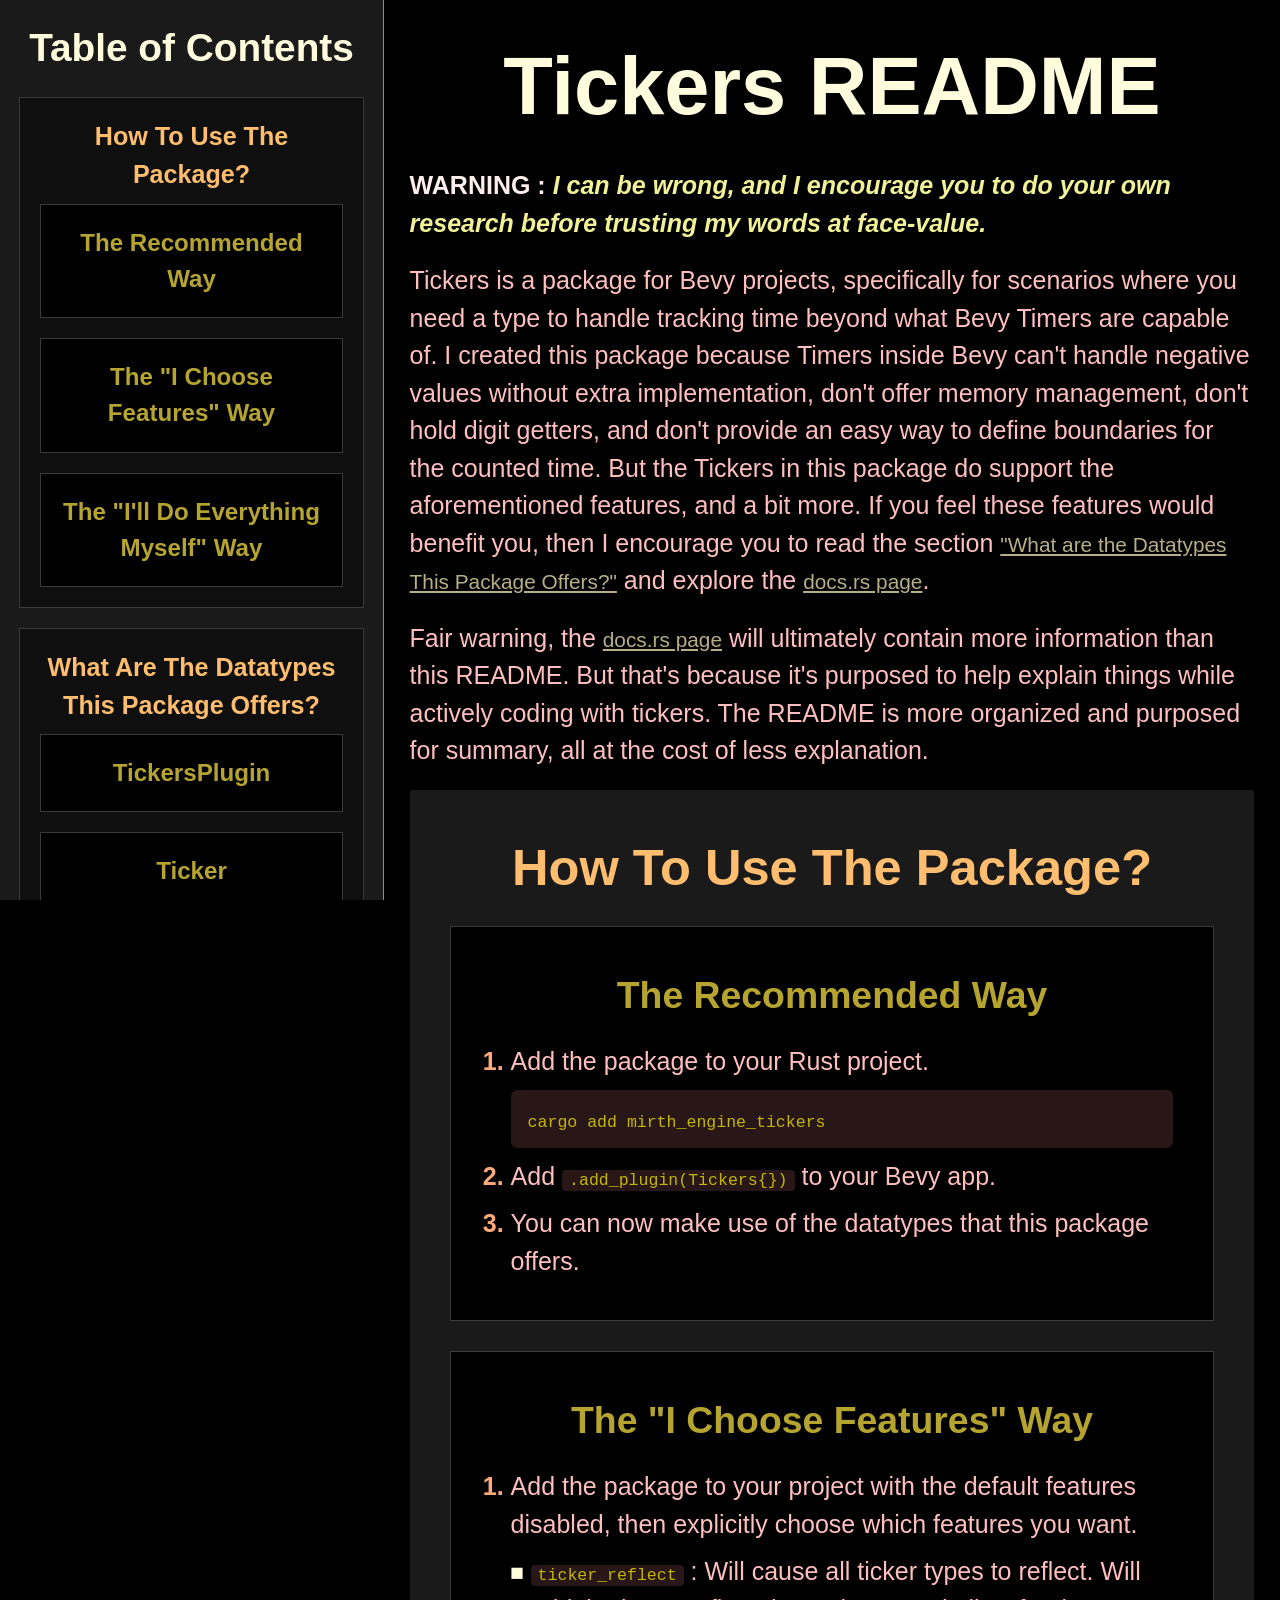
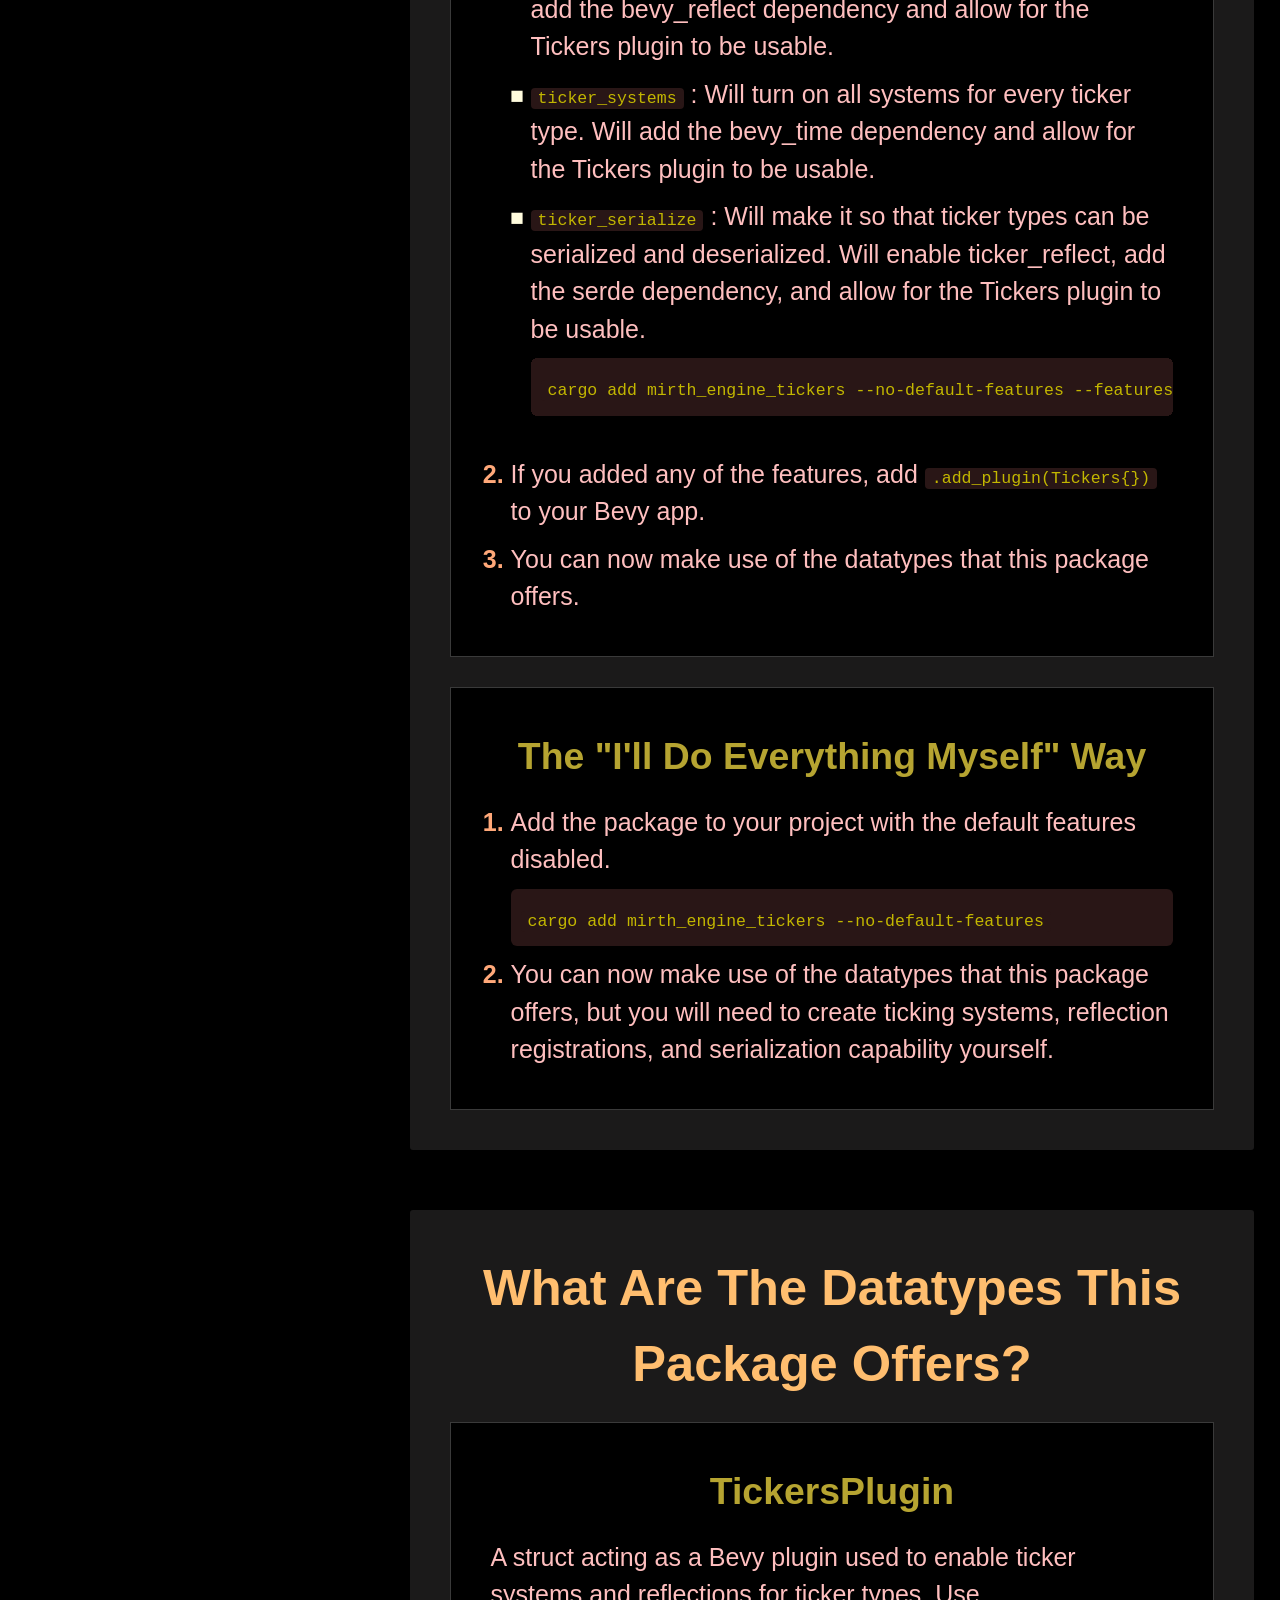
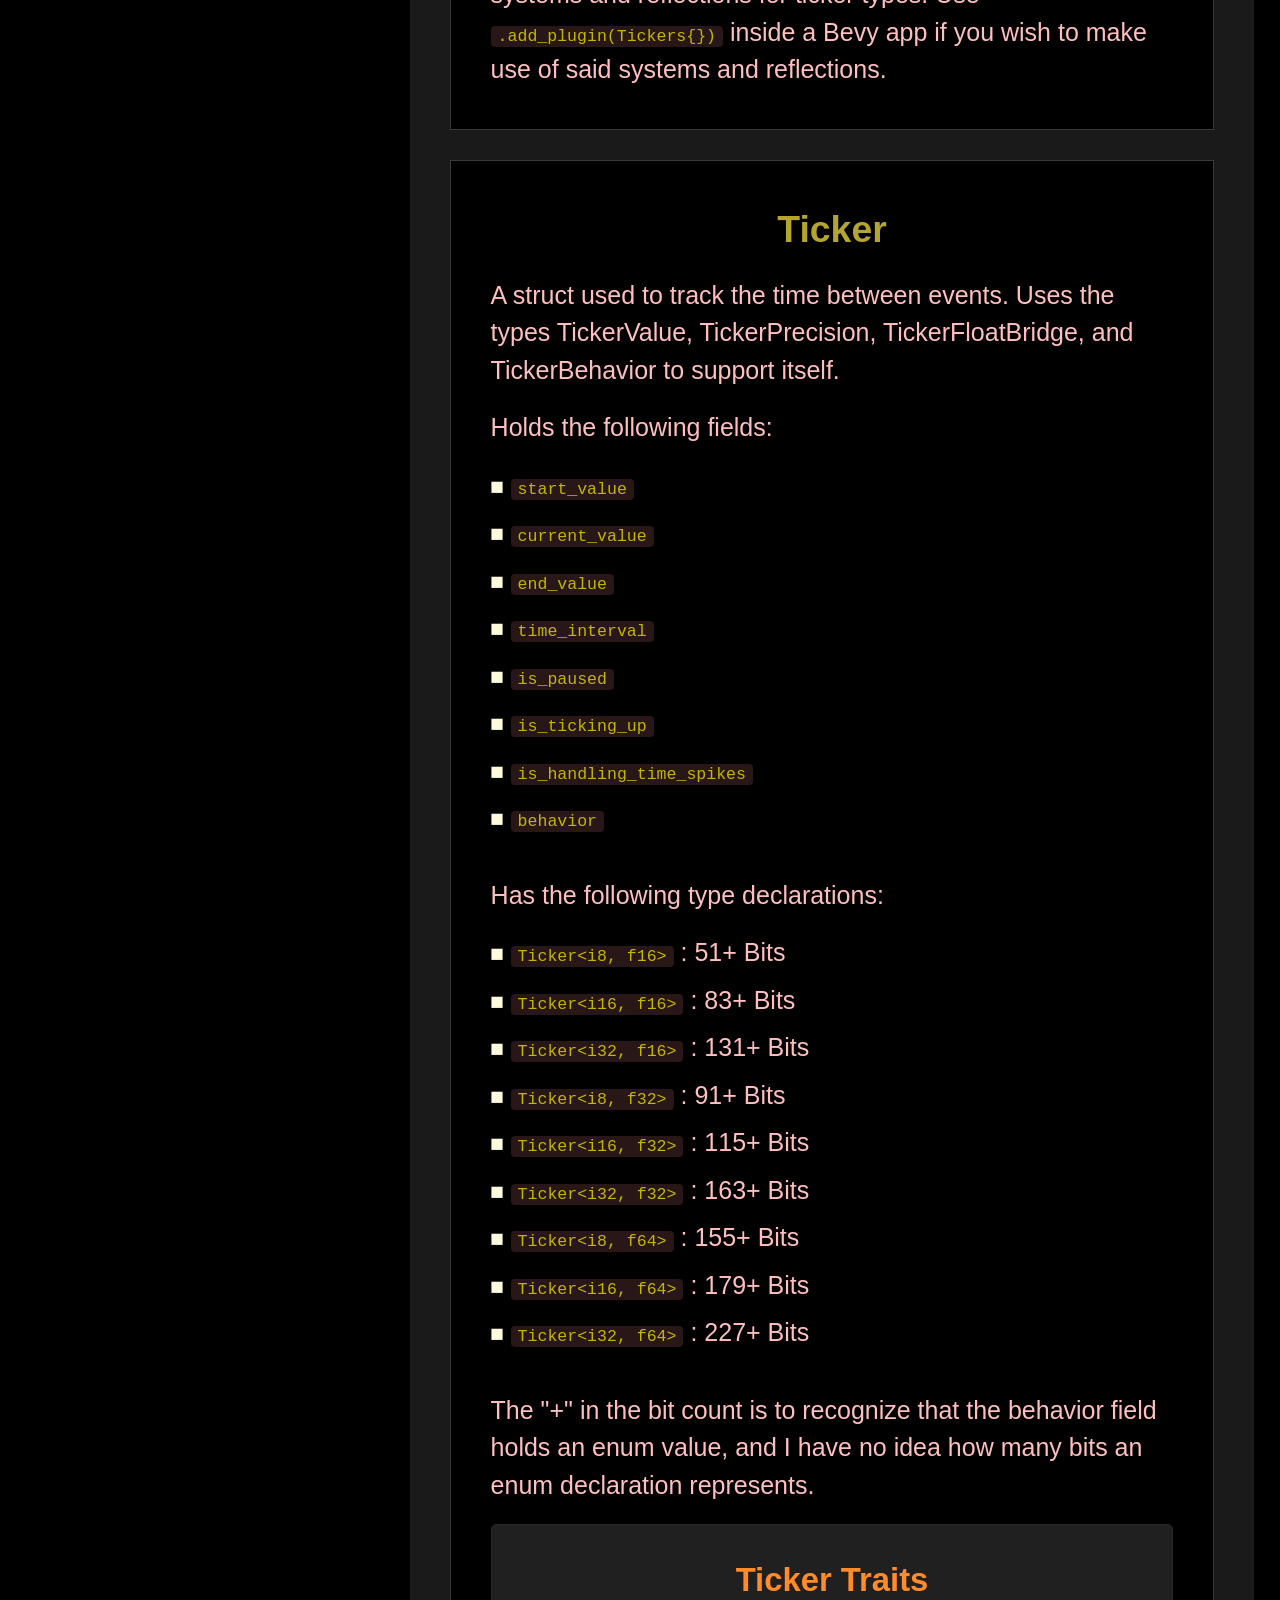
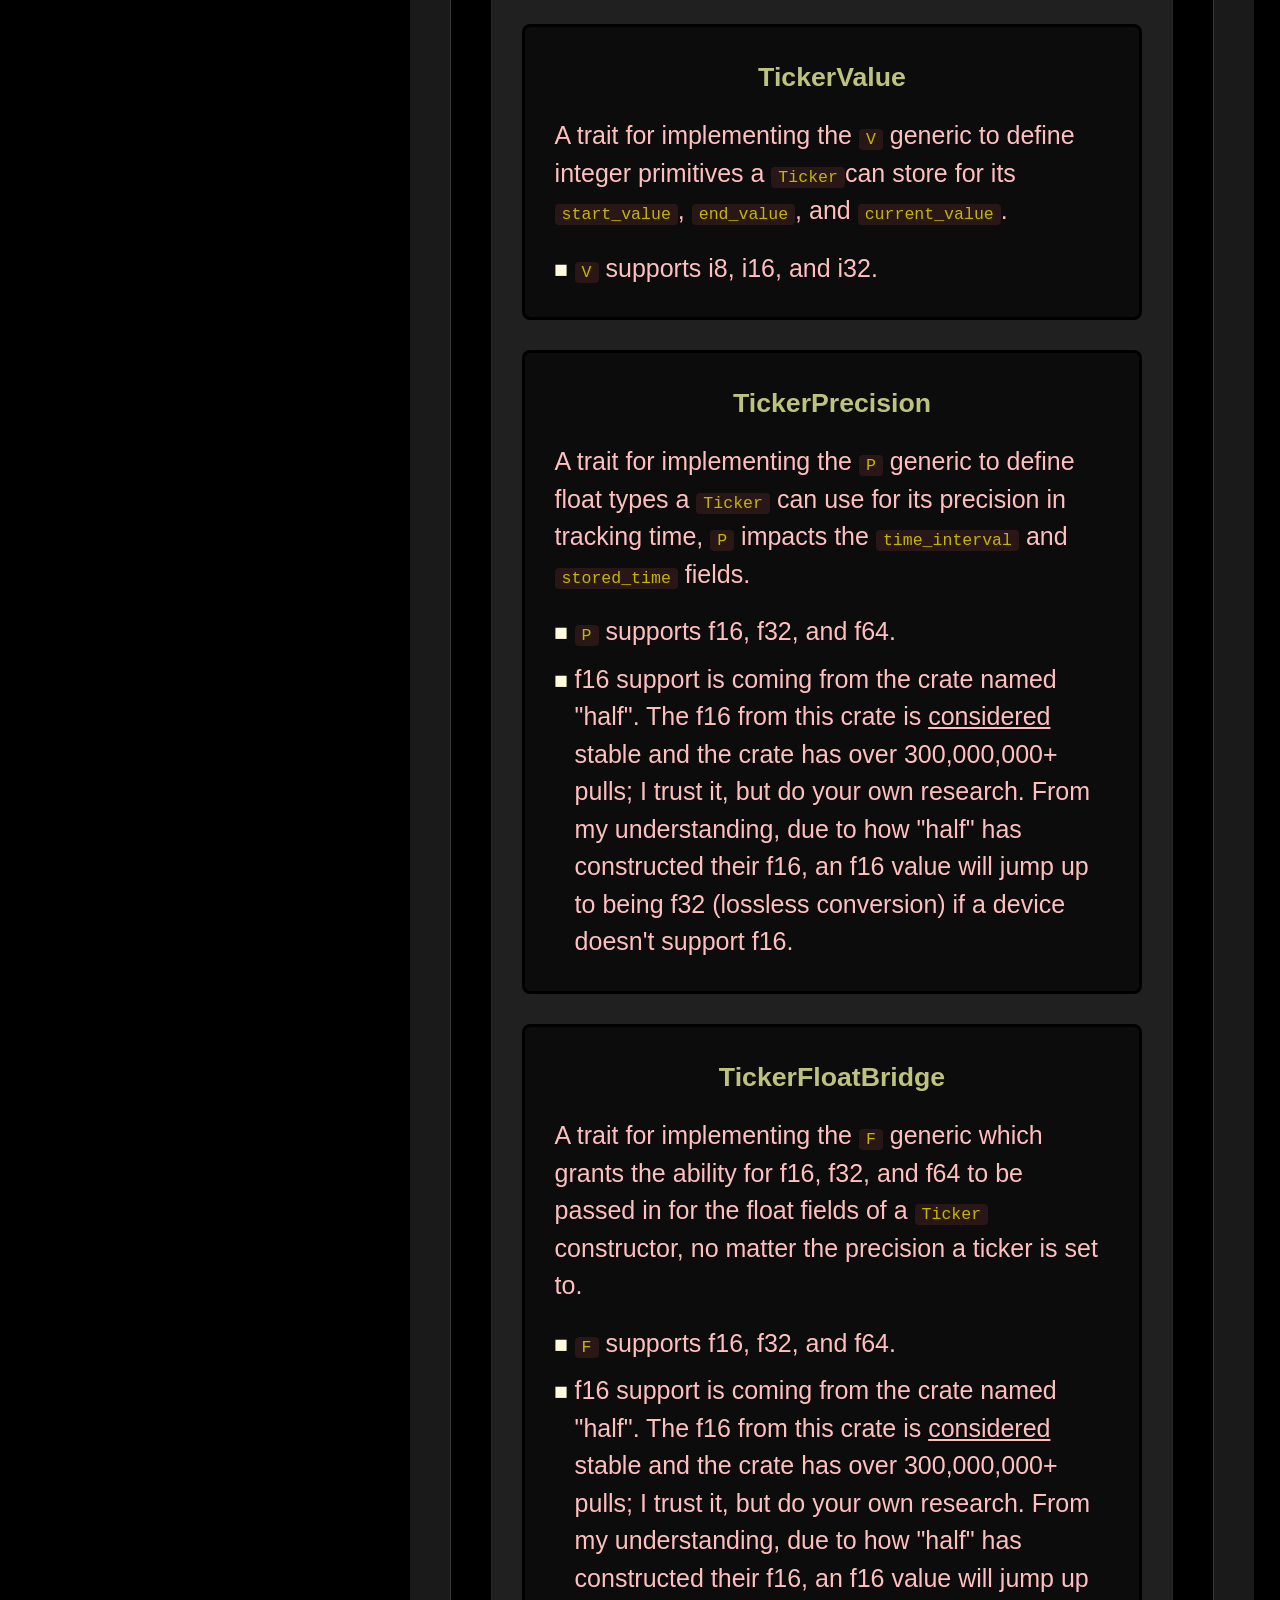
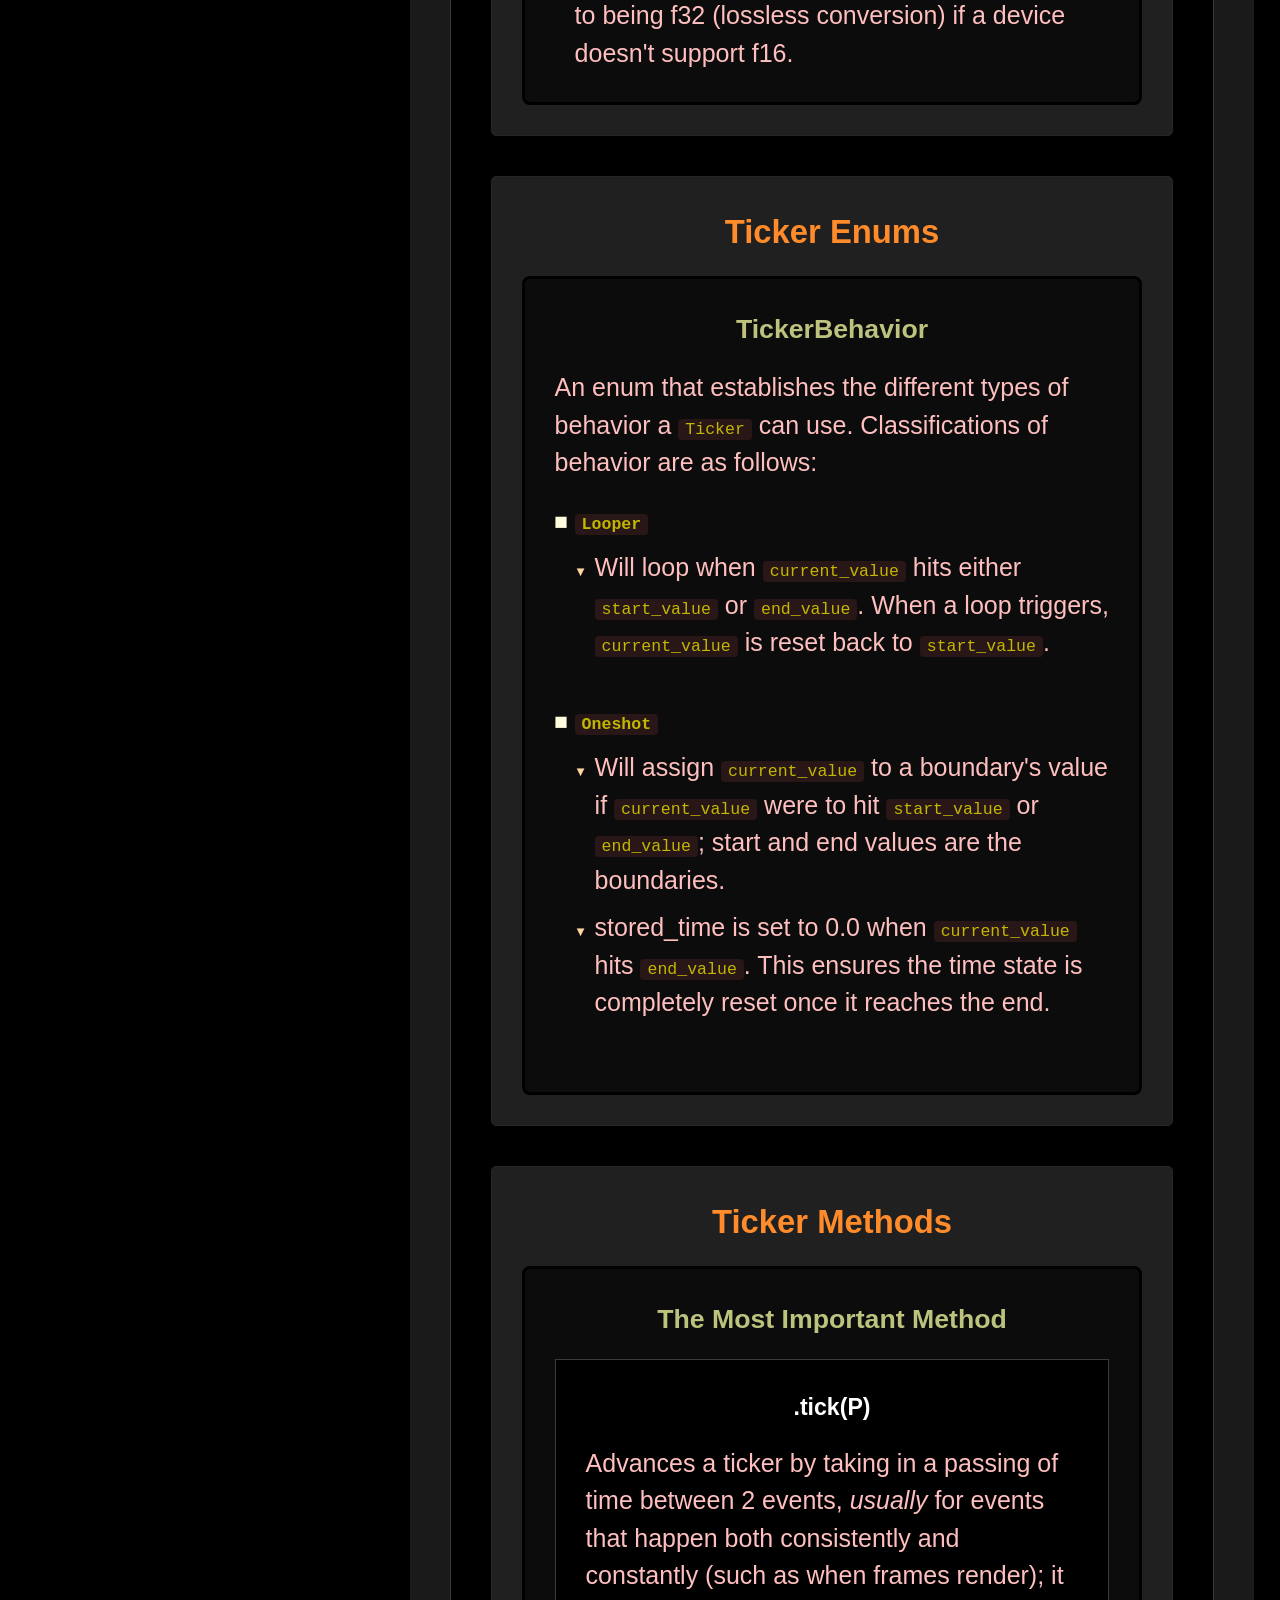
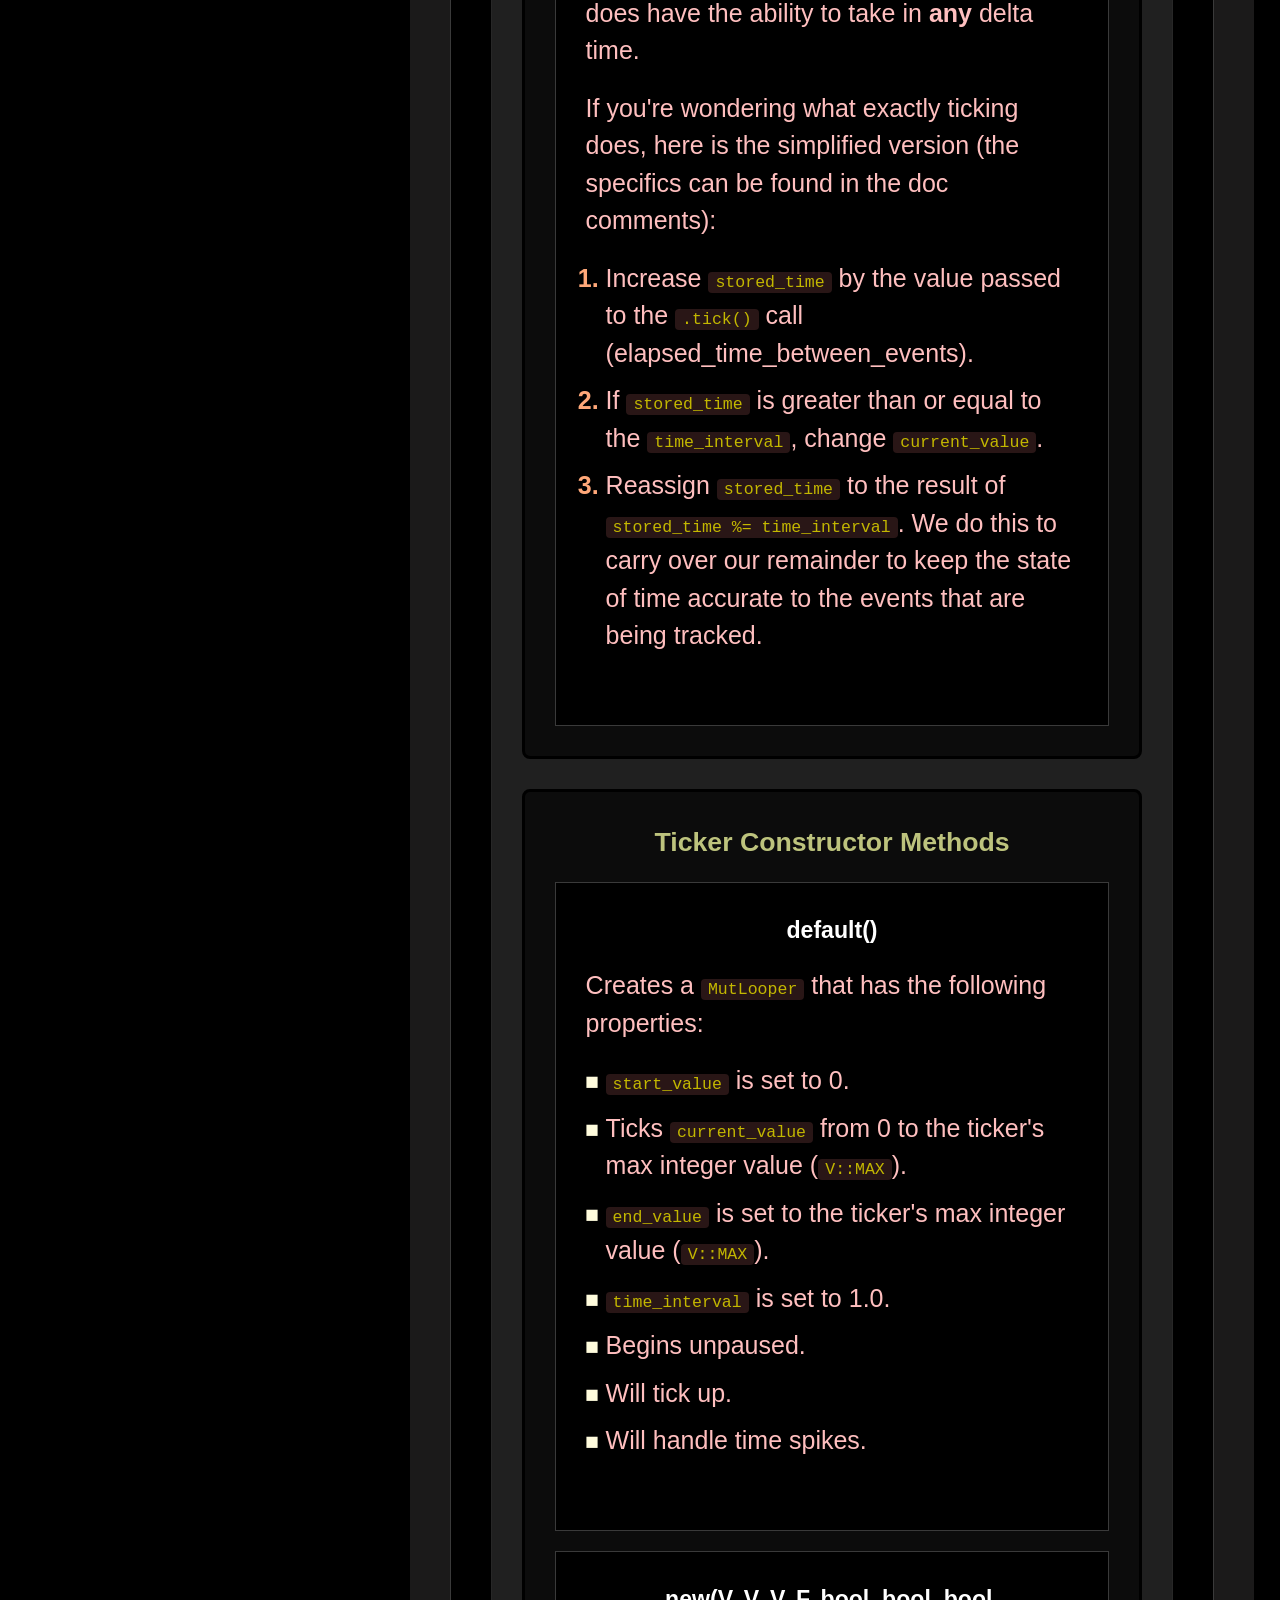
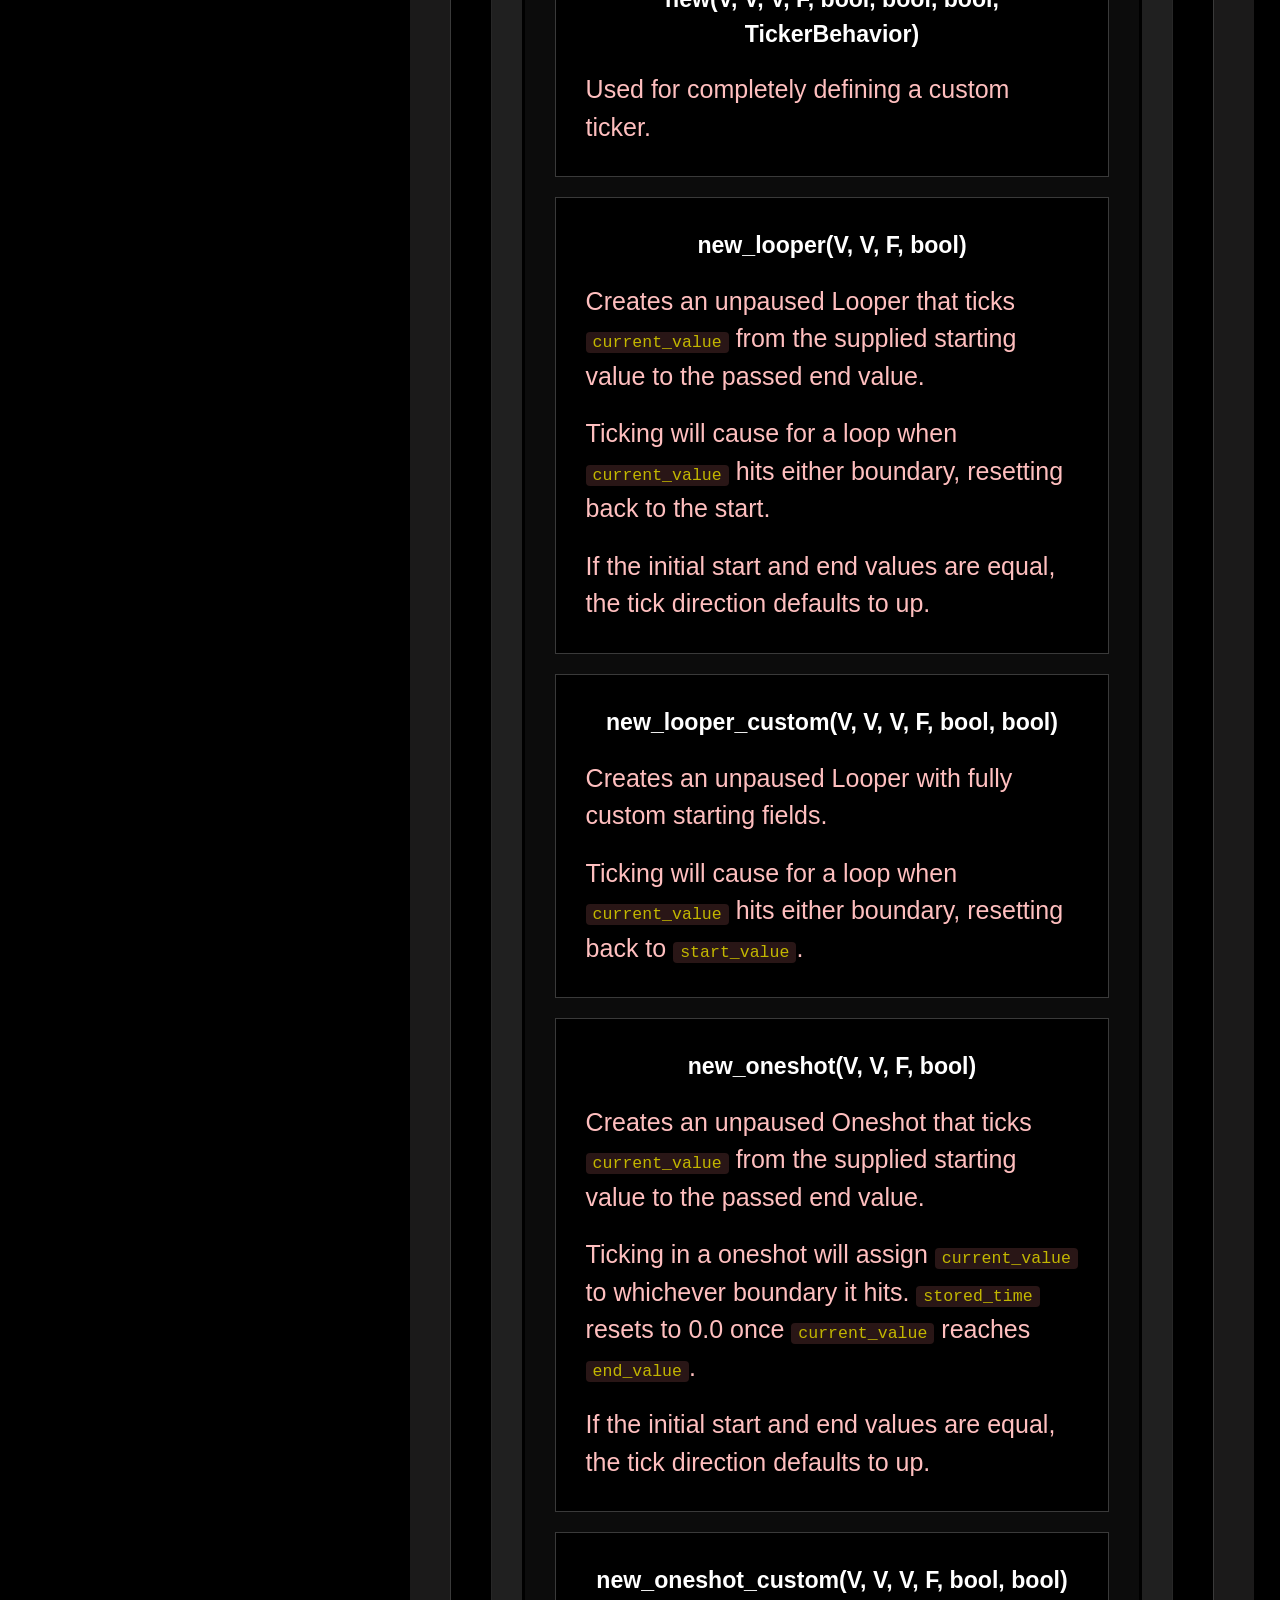
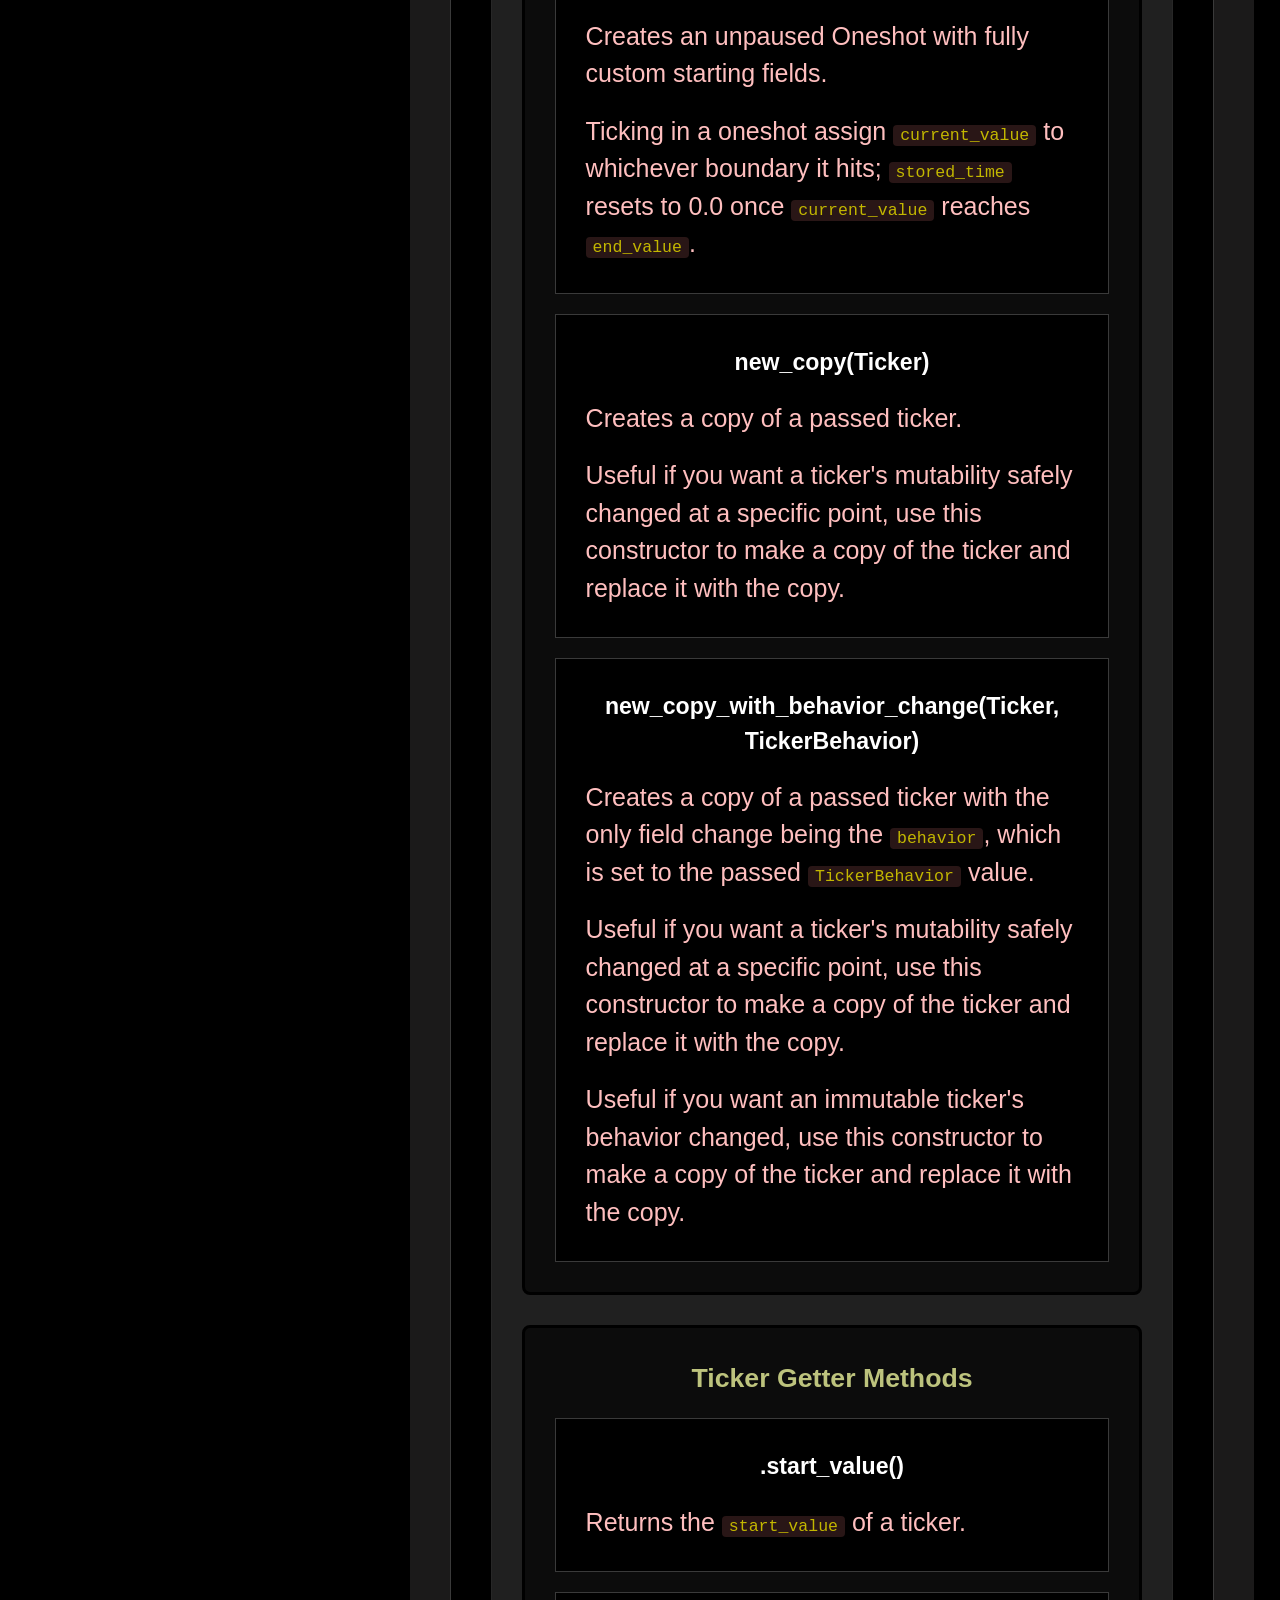
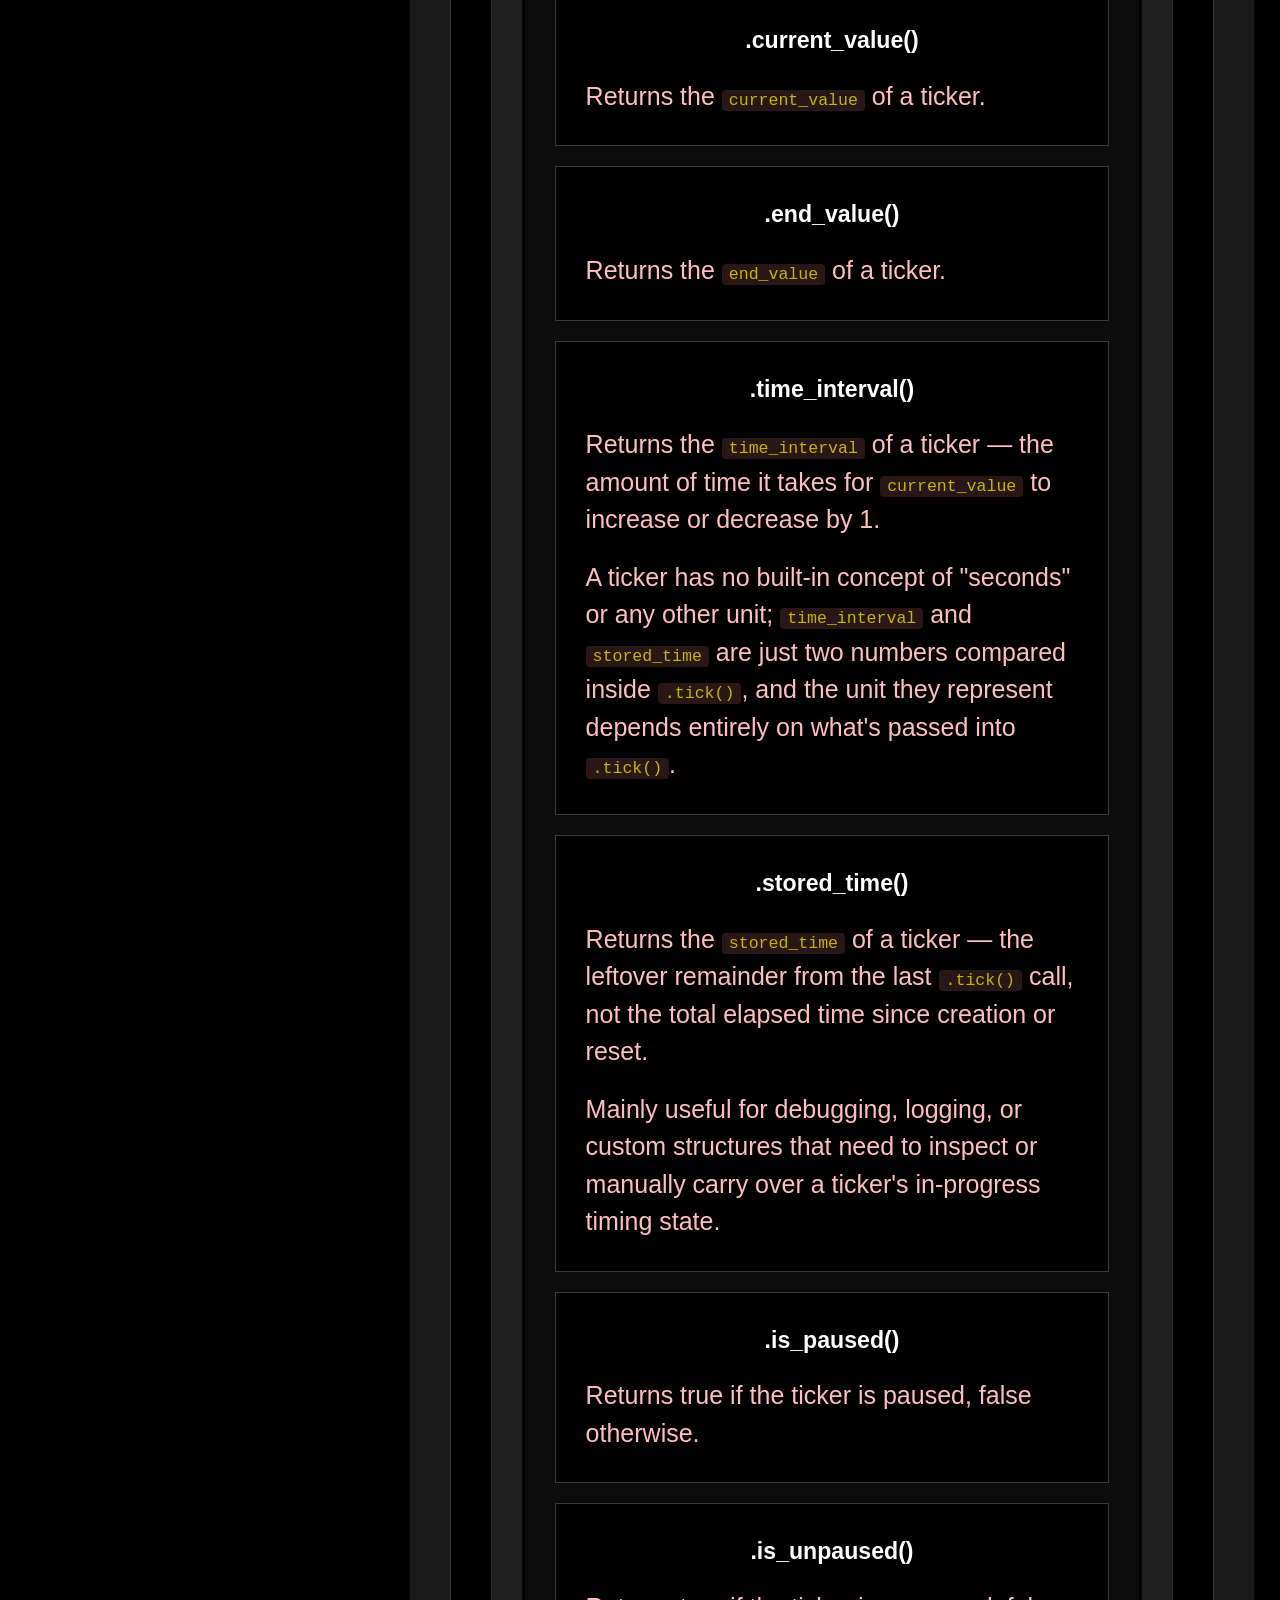
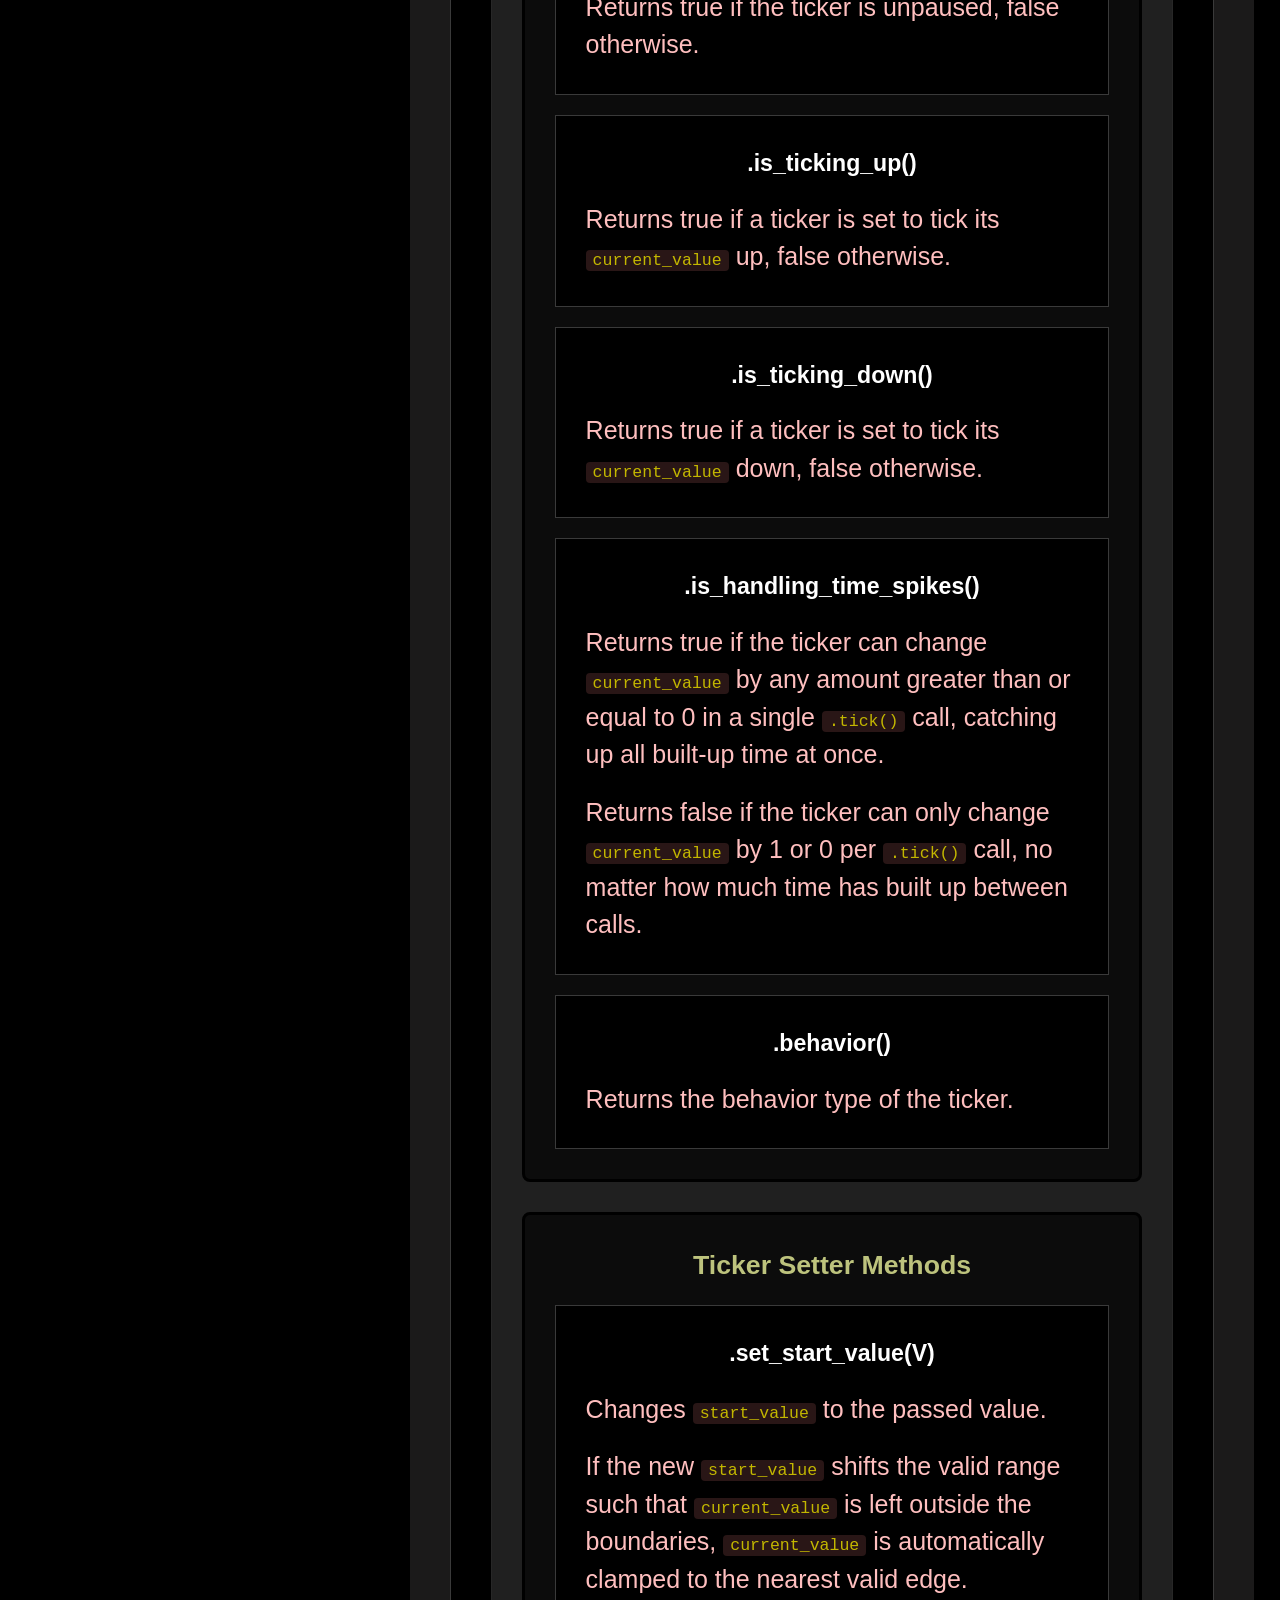
==== commit 5e4c5f35: "Fixing Navigation Link" ====
--- a/docs/index.html
+++ b/docs/index.html
@@ -59,130 +59,109 @@
                         <!-- ToC : Ticker Tick Method -->
                         <div class="nav_box_4">
                             <a href="#the-most-important-method">The Most Important Method</a>
-                            <div class="nav_box_5"><a href="#tick-p">.tick(P)</a></div>
+                            <div class="nav_box_5"><a href="#tick-p">tick</a></div>
                         </div>
 
                         <!-- ToC : Ticker Constructor Methods -->
                         <div class="nav_box_4">
                             <a href="#ticker-constructor-methods">Ticker Constructor Methods</a>
                             <div class="nav_box_5"><a href="#default">default()</a></div>
-                            <div class="nav_box_5"><a href="#new-v-v-v-f-bool-bool-bool-tickerbehavior">new(V, V, V, F, bool, bool, bool, TickerBehavior)</a></div>
-                            <div class="nav_box_5"><a href="#new-looper-v-v-f-bool">new_looper(V, V, F, bool)</a></div>
-                            <div class="nav_box_5"><a href="#new-looper-custom-v-v-v-f-bool-bool">new_looper_custom(V, V, V, F, bool, bool)</a></div>
-                            <div class="nav_box_5"><a href="#new-mut-looper-v-v-f-bool">new_mut_looper(V, V, F, bool)</a></div>
-                            <div class="nav_box_5"><a href="#new-mut-looper-custom-v-v-v-f-bool-bool">new_mut_looper_custom(V, V, V, F, bool, bool)</a></div>
-                            <div class="nav_box_5"><a href="#new-oneshot-v-v-f-bool">new_oneshot(V, V, F, bool)</a></div>
-                            <div class="nav_box_5"><a href="#new-oneshot-custom-v-v-v-f-bool-bool">new_oneshot_custom(V, V, V, F, bool, bool)</a></div>
-                            <div class="nav_box_5"><a href="#new-mut-oneshot-v-v-f-bool">new_mut_oneshot(V, V, F, bool)</a></div>
-                            <div class="nav_box_5"><a href="#new-mut-oneshot-custom-v-v-v-f-bool-bool">new_mut_oneshot_custom(V, V, V, F, bool, bool)</a></div>
-                            <div class="nav_box_5"><a href="#new-freezing-v-v-f-bool">new_freezing(V, V, F, bool)</a></div>
-                            <div class="nav_box_5"><a href="#new-freezing-custom-v-v-v-f-bool-bool">new_freezing_custom(V, V, V, F, bool, bool)</a></div>
-                            <div class="nav_box_5"><a href="#new-copy-ticker">new_copy(Ticker)</a></div>
-                            <div class="nav_box_5"><a href="#new-copy-with-behavior-change-ticker-tickerbehavior">new_copy_with_behavior_change(Ticker, TickerBehavior)</a></div>
+                            <div class="nav_box_5"><a href="#new-v-v-v-f-bool-bool-bool-tickerbehavior">new</a></div>
+                            <div class="nav_box_5"><a href="#new-looper-v-v-f-bool">new_looper</a></div>
+                            <div class="nav_box_5"><a href="#new-looper-custom-v-v-v-f-bool-bool">new_looper_custom</a></div>
+                            <div class="nav_box_5"><a href="#new-oneshot-v-v-f-bool">new_oneshot</a></div>
+                            <div class="nav_box_5"><a href="#new-oneshot-custom-v-v-v-f-bool-bool">new_oneshot_custom</a></div>
+                            <div class="nav_box_5"><a href="#new-copy-ticker">new_copy</a></div>
+                            <div class="nav_box_5"><a href="#new-copy-with-behavior-change-ticker-tickerbehavior">new_copy_with_behavior_change</a></div>
                         </div>
 
                         <!-- ToC : Ticker Getter Methods -->
                         <div class="nav_box_4">
                             <a href="#ticker-getter-methods">Ticker Getter Methods</a>
-                            <div class="nav_box_5"><a href="#start-value">.start_value()</a></div>
-                            <div class="nav_box_5"><a href="#current-value">.current_value()</a></div>
-                            <div class="nav_box_5"><a href="#end-value">.end_value()</a></div>
-                            <div class="nav_box_5"><a href="#time-interval">.time_interval()</a></div>
-                            <div class="nav_box_5"><a href="#stored-time">.stored_time()</a></div>
-                            <div class="nav_box_5"><a href="#is-paused">.is_paused()</a></div>
-                            <div class="nav_box_5"><a href="#is-unpaused">.is_unpaused()</a></div>
-                            <div class="nav_box_5"><a href="#is-ticking-up">.is_ticking_up()</a></div>
-                            <div class="nav_box_5"><a href="#is-ticking-down">.is_ticking_down()</a></div>
-                            <div class="nav_box_5"><a href="#is-handling-time-spikes">.is_handling_time_spikes()</a></div>
-                            <div class="nav_box_5"><a href="#behavior">.behavior()</a></div>
+                            <div class="nav_box_5"><a href="#start-value">start_value</a></div>
+                            <div class="nav_box_5"><a href="#current-value">current_value</a></div>
+                            <div class="nav_box_5"><a href="#end-value">end_value</a></div>
+                            <div class="nav_box_5"><a href="#time-interval">time_interval</a></div>
+                            <div class="nav_box_5"><a href="#stored-time">stored_time</a></div>
+                            <div class="nav_box_5"><a href="#is-paused">is_paused</a></div>
+                            <div class="nav_box_5"><a href="#is-unpaused">is_unpaused</a></div>
+                            <div class="nav_box_5"><a href="#is-ticking-up">is_ticking_up</a></div>
+                            <div class="nav_box_5"><a href="#is-ticking-down">is_ticking_down</a></div>
+                            <div class="nav_box_5"><a href="#is-handling-time-spikes">is_handling_time_spikes</a></div>
+                            <div class="nav_box_5"><a href="#behavior">behavior</a></div>
                         </div>
 
                         <!-- ToC : Ticker Setter Methods -->
                         <div class="nav_box_4">
                             <a href="#ticker-setter-methods">Ticker Setter Methods</a>
-                            <div class="nav_box_5"><a href="#set-start-value-v">.set_start_value(V)</a></div>
-                            <div class="nav_box_5"><a href="#set-current-value-v">.set_current_value(V)</a></div>
-                            <div class="nav_box_5"><a href="#set-end-value-v">.set_end_value(V)</a></div>
-                            <div class="nav_box_5"><a href="#pause">.pause()</a></div>
-                            <div class="nav_box_5"><a href="#unpause">.unpause()</a></div>
-                            <div class="nav_box_5"><a href="#tick-up">.tick_up()</a></div>
-                            <div class="nav_box_5"><a href="#tick-down">.tick_down()</a></div>
-                            <div class="nav_box_5"><a href="#start-handling-time-spikes">.start_handling_time_spikes()</a></div>
-                            <div class="nav_box_5"><a href="#stop-handling-time-spikes">.stop_handling_time_spikes()</a></div>
-                            <div class="nav_box_5"><a href="#set-behavior-tickerbehavior">.set_behavior(TickerBehavior)</a></div>
+                            <div class="nav_box_5"><a href="#set-start-value-v">set_start_value</a></div>
+                            <div class="nav_box_5"><a href="#set-current-value-v">set_current_value</a></div>
+                            <div class="nav_box_5"><a href="#set-end-value-v">set_end_value(V)</a></div>
+                            <div class="nav_box_5"><a href="#pause">pause</a></div>
+                            <div class="nav_box_5"><a href="#unpause">unpause</a></div>
+                            <div class="nav_box_5"><a href="#tick-up">tick_up</a></div>
+                            <div class="nav_box_5"><a href="#tick-down">tick_down</a></div>
+                            <div class="nav_box_5"><a href="#start-handling-time-spikes">start_handling_time_spikes</a></div>
+                            <div class="nav_box_5"><a href="#stop-handling-time-spikes">stop_handling_time_spikes</a></div>
+                            <div class="nav_box_5"><a href="#set-behavior-tickerbehavior">set_behavior</a></div>
                         </div>
 
                         <!-- ToC : Ticker Equality Methods -->
                         <div class="nav_box_4">
                             <a href="#ticker-equality-methods">Ticker Equality Methods</a>
-                            <div class="nav_box_5"><a href="#is-current-at-start">.is_current_at_start()</a></div>
-                            <div class="nav_box_5"><a href="#is-current-at-end">.is_current_at_end()</a></div>
-                            <div class="nav_box_5"><a href="#is-start-at-end">.is_start_at_end()</a></div>
+                            <div class="nav_box_5"><a href="#is-current-at-start">is_current_at_start</a></div>
+                            <div class="nav_box_5"><a href="#is-current-at-end">is_current_at_end</a></div>
+                            <div class="nav_box_5"><a href="#is-start-at-end">is_start_at_end</a></div>
                         </div>
 
                         <!-- ToC : Ticker Difference Methods -->
                         <div class="nav_box_4">
                             <a href="#ticker-difference-methods">Ticker Difference Methods</a>
-                            <div class="nav_box_5"><a href="#difference-from-start">.difference_from_start()</a></div>
-                            <div class="nav_box_5"><a href="#difference-from-end">.difference_from_end()</a></div>
-                            <div class="nav_box_5"><a href="#difference-from-start-to-end">.difference_from_start_to_end()</a></div>
+                            <div class="nav_box_5"><a href="#difference-from-start">difference_from_start</a></div>
+                            <div class="nav_box_5"><a href="#difference-from-end">difference_from_end</a></div>
+                            <div class="nav_box_5"><a href="#difference-from-start-to-end">difference_from_start_to_end</a></div>
                         </div>
 
                         <!-- ToC : Ticker Digit Methods -->
                         <div class="nav_box_4">
                             <a href="#ticker-digit-methods">Ticker Digit Methods</a>
-                            <div class="nav_box_5"><a href="#digit-1">.digit_1()</a></div>
-                            <div class="nav_box_5"><a href="#digit-2">.digit_2()</a></div>
-                            <div class="nav_box_5"><a href="#digit-3">.digit_3()</a></div>
-                            <div class="nav_box_5"><a href="#digit-4">.digit_4()</a></div>
-                            <div class="nav_box_5"><a href="#digit-5">.digit_5()</a></div>
-                            <div class="nav_box_5"><a href="#digit-6">.digit_6()</a></div>
-                            <div class="nav_box_5"><a href="#digit-7">.digit_7()</a></div>
-                            <div class="nav_box_5"><a href="#digit-8">.digit_8()</a></div>
-                            <div class="nav_box_5"><a href="#digit-9">.digit_9()</a></div>
-                        </div>
-
-                        <!-- ToC : Ticker Digit-Drop Accounting Methods -->
-                        <div class="nav_box_4">
-                            <a href="#ticker-digit-drop-accounting-methods">Ticker Digit-Drop Accounting Methods</a>
-                            <div class="nav_box_5"><a href="#digit-2-with-dda">.digit_2_with_dda()</a></div>
-                            <div class="nav_box_5"><a href="#digit-3-with-dda">.digit_3_with_dda()</a></div>
-                            <div class="nav_box_5"><a href="#digit-4-with-dda">.digit_4_with_dda()</a></div>
-                            <div class="nav_box_5"><a href="#digit-5-with-dda">.digit_5_with_dda()</a></div>
-                            <div class="nav_box_5"><a href="#digit-6-with-dda">.digit_6_with_dda()</a></div>
-                            <div class="nav_box_5"><a href="#digit-7-with-dda">.digit_7_with_dda()</a></div>
-                            <div class="nav_box_5"><a href="#digit-8-with-dda">.digit_8_with_dda()</a></div>
-                            <div class="nav_box_5"><a href="#digit-9-with-dda">.digit_9_with_dda()</a></div>
+                            <div class="nav_box_5"><a href="#digit-2">digit_2</a></div>
+                            <div class="nav_box_5"><a href="#digit-3">digit_3</a></div>
+                            <div class="nav_box_5"><a href="#digit-4">digit_4</a></div>
+                            <div class="nav_box_5"><a href="#digit-5">digit_5</a></div>
+                            <div class="nav_box_5"><a href="#digit-6">digit_6</a></div>
+                            <div class="nav_box_5"><a href="#digit-7">digit_7</a></div>
+                            <div class="nav_box_5"><a href="#digit-8">digit_8</a></div>
+                            <div class="nav_box_5"><a href="#digit-9">digit_9</a></div>
                         </div>
 
                         <!-- ToC : Ticker Add Methods -->
                         <div class="nav_box_4">
-                            <a href="#ticker-add-methods">Ticker Add Methods</a>
-                            <div class="nav_box_5"><a href="#add-to-start-value-v">.add_to_start_value(V)</a></div>
-                            <div class="nav_box_5"><a href="#add-to-current-value-v">.add_to_current_value(V)</a></div>
-                            <div class="nav_box_5"><a href="#add-to-end-value-v">.add_to_end_value(V)</a></div>
-                            <div class="nav_box_5"><a href="#add-to-time-interval-p">.add_to_time_interval(P)</a></div>
+                            <a href="#ticker-sum-methods">Ticker Add Methods</a>
+                            <div class="nav_box_5"><a href="#sum-to-start-value-v">sum_to_start_value</a></div>
+                            <div class="nav_box_5"><a href="#sum-to-current-value-v">sum_to_current_value</a></div>
+                            <div class="nav_box_5"><a href="#sum-to-end-value-v">sum_to_end_value</a></div>
+                            <div class="nav_box_5"><a href="#sum-to-time-interval-p">sum_to_time_interval</a></div>
                         </div>
 
                         <!-- ToC : Ticker Percentage Methods -->
                         <div class="nav_box_4">
                             <a href="#ticker-percentage-methods">Ticker Percentage Methods</a>
-                            <div class="nav_box_5"><a href="#percentage-completed">.percentage_completed()</a></div>
-                            <div class="nav_box_5"><a href="#percentage-remaining">.percentage_remaining()</a></div>
+                            <div class="nav_box_5"><a href="#percentage-completed">percentage_completed</a></div>
+                            <div class="nav_box_5"><a href="#percentage-remaining">percentage_remaining</a></div>
                         </div>
 
                         <!-- ToC : Ticker Reset Methods -->
                         <div class="nav_box_4">
                             <a href="#ticker-reset-methods">Ticker Reset Methods</a>
-                            <div class="nav_box_5"><a href="#soft-reset">.soft_reset()</a></div>
-                            <div class="nav_box_5"><a href="#hard-reset">.hard_reset()</a></div>
+                            <div class="nav_box_5"><a href="#soft-reset">soft_reset</a></div>
+                            <div class="nav_box_5"><a href="#hard-reset">hard_reset</a></div>
                         </div>
 
                         <!-- ToC : Ticker Helper Methods -->
                         <div class="nav_box_4">
                             <a href="#ticker-helper-methods">Ticker Helper Methods</a>
-                            <div class="nav_box_5"><a href="#is-mutable">.is_mutable()</a></div>
-                            <div class="nav_box_5"><a href="#print-information">.print_information()</a></div>
+                            <div class="nav_box_5"><a href="#print-information">print_information</a></div>
                         </div>
 
                     </div>
@@ -198,8 +177,8 @@
             <!-- INTRODUCTION                                                 -->
             <!-- ============================================================ -->
             <p id="title">Tickers README</p>
-            <p><b style="color: #ffeeee">WARNING : <em style="color: #f1f198">I am new to Bevy.  I can be wrong, and I encourage you to do your own research before trusting my words at face-value.</em></b></p>
-            <p>Tickers is a package for Bevy projects, specifically for scenarios where you need a type to handle time beyond what Bevy Timers are capable of.  I created this package because Timers inside Bevy can't handle negative values without extra implementation, only support mutable behaviors, don't offer memory management, and aren't purposed for easing the creation of time-based mechanics.  But the Tickers in this package do support the aforementioned features, and a bit more.  If you feel these features would benefit you, then I encourage you to read the section <a href="#what-are-the-datatypes-this-package-offers">"What are the Datatypes This Package Offers?"</a> and explore the <a href="https://docs.rs/mirth_engine_tickers" target="_blank" rel="noopener noreferrer">docs.rs page</a>.</p>
+            <p><b style="color: #ffeeee">WARNING : <em style="color: #f1f198">I can be wrong, and I encourage you to do your own research before trusting my words at face-value.</em></b></p>
+            <p>Tickers is a package for Bevy projects, specifically for scenarios where you need a type to handle tracking time beyond what Bevy Timers are capable of.  I created this package because Timers inside Bevy can't handle negative values without extra implementation, don't offer memory management, don't hold digit getters, and don't provide an easy way to define boundaries for the counted time.  But the Tickers in this package do support the aforementioned features, and a bit more.  If you feel these features would benefit you, then I encourage you to read the section <a href="#what-are-the-datatypes-this-package-offers">"What are the Datatypes This Package Offers?"</a> and explore the <a href="https://docs.rs/mirth_engine_tickers" target="_blank" rel="noopener noreferrer">docs.rs page</a>.</p>
             <p>Fair warning, the <a href="https://docs.rs/mirth_engine_tickers" target="_blank" rel="noopener noreferrer">docs.rs page</a> will ultimately contain more information than this README.  But that's because it's purposed to help explain things while actively coding with tickers.  The README is more organized and purposed for summary, all at the cost of less explanation.</p>
 
             <!-- ============================================================ -->
@@ -311,7 +290,7 @@
                             <p>A trait for implementing the <code>P</code> generic to define float types a <code>Ticker</code> can use for its precision in tracking time, <code>P</code> impacts the <code>time_interval</code> and <code>stored_time</code> fields.</p>
                             <ul>
                                 <li><code>P</code> supports f16, f32, and f64.</li>
-                                <li>f16 support is coming from the crate named "half".  The f16 from this crate is <u>considered</u> stable and the crate has over 300,000,000+ pulls; I trust it, but do your own research.  From my understanding, due to how "half" has constructed their f16, an f16 value will jump up to being f32 (lossless conversion) if a device doesn't support f16 due to this crate.</li>
+                                <li>f16 support is coming from the crate named "half".  The f16 from this crate is <u>considered</u> stable and the crate has over 300,000,000+ pulls; I trust it, but do your own research.  From my understanding, due to how "half" has constructed their f16, an f16 value will jump up to being f32 (lossless conversion) if a device doesn't support f16.</li>
                             </ul>
                         </div>
 
@@ -321,7 +300,7 @@
                             <p>A trait for implementing the <code>F</code> generic which grants the ability for f16, f32, and f64 to be passed in for the float fields of a <code>Ticker</code> constructor, no matter the precision a ticker is set to.</p>
                             <ul>
                                 <li><code>F</code> supports f16, f32, and f64.</li>
-                                <li>f16 support is coming from the crate named "half".  The f16 from this crate is <u>considered</u> stable and the crate has over 300,000,000+ pulls; I trust it, but do your own research.  From my understanding, due to how "half" has constructed their f16, an f16 value will jump up to being f32 (lossless conversion) if a device doesn't support f16 due to this crate.</li>
+                                <li>f16 support is coming from the crate named "half".  The f16 from this crate is <u>considered</u> stable and the crate has over 300,000,000+ pulls; I trust it, but do your own research.  From my understanding, due to how "half" has constructed their f16, an f16 value will jump up to being f32 (lossless conversion) if a device doesn't support f16.</li>
                             </ul>
                         </div>
 
@@ -342,15 +321,7 @@
                                 <li>
                                     <b><code>Looper</code></b>
                                     <ul>
-                                        <li>The ticker is <u>immutable</u> and will loop when <code>current_value</code> hits either <code>start_value</code> or <code>end_value</code>.  When a loop triggers, <code>current_value</code> is reset back to <code>start_value</code>.</li>
-                                    </ul>
-                                </li>
-
-                                <!-- MutLooper Behavior -->
-                                <li>
-                                    <b><code>MutLooper</code></b>
-                                    <ul>
-                                        <li>The ticker is <u>mutable</u> and will loop when <code>current_value</code> hits either <code>start_value</code> or <code>end_value</code>.  When a loop triggers, <code>current_value</code> is reset back to <code>start_value</code>.</li>
+                                        <li>Will loop when <code>current_value</code> hits either <code>start_value</code> or <code>end_value</code>.  When a loop triggers, <code>current_value</code> is reset back to <code>start_value</code>.</li>
                                     </ul>
                                 </li>
 
@@ -358,28 +329,11 @@
                                 <li>
                                     <b><code>Oneshot</code></b>
                                     <ul>
-                                        <li>The ticker is <u>immutable</u> and will assign <code>current_value</code> to a boundary's value if <code>current_value</code> were to hit <code>start_value</code> or <code>end_value</code>; start and end values are the boundaries.</li>
-                                        <li>The ticker's stored_time is set to 0.0 when <code>current_value</code> hits <code>end_value</code>.  This ensures the time state is completely reset once it reaches the end.</li>
+                                        <li>Will assign <code>current_value</code> to a boundary's value if <code>current_value</code> were to hit <code>start_value</code> or <code>end_value</code>; start and end values are the boundaries.</li>
+                                        <li>stored_time is set to 0.0 when <code>current_value</code> hits <code>end_value</code>.  This ensures the time state is completely reset once it reaches the end.</li>
                                     </ul>
                                 </li>
 
-                                <!-- MutOneshot Behavior -->
-                                <li>
-                                    <b><code>MutOneshot</code></b>
-                                    <ul>
-                                        <li>The ticker is <u>mutable</u> and will assign <code>current_value</code> to a boundary's value if <code>current_value</code> were to hit <code>start_value</code> or <code>end_value</code>; start and end values are the boundaries.</li>
-                                        <li>The ticker's stored_time is set to 0.0 when <code>current_value</code> hits <code>end_value</code>.  This ensures the time state is completely reset once it reaches the end.</li>
-                                    </ul>
-                                </li>
-
-                                <!-- Freezing Behavior -->
-                                <li>
-                                    <b><code>Freezing</code></b>
-                                    <ul>
-                                        <li>The ticker begins <u>mutable</u>, but it will become <u>immutable</u> once <code>current_value</code> hits <code>end_value</code>.</li>
-                                        <li>The ticker's stored_time is set to 0.0 when <code>current_value</code> hits <code>end_value</code>.  This ensures the time state is completely reset once it reaches the end.</li>
-                                    </ul>
-                                </li>
                             </ul>
                         </div>
                     </div>
@@ -432,79 +386,46 @@
                             <!-- new_looper -->
                             <div class="block_5">
                                 <h5 id="new-looper-v-v-f-bool">new_looper(V, V, F, bool)</h5>
-                                <p>Creates an unpaused Looper ticker that ticks <code>current_value</code> from the supplied starting value to the passed end value. The ticker is immutable and will loop when <code>current_value</code> hits either boundary, resetting back to the start.</p>
+                                <p>Creates an unpaused Looper that ticks <code>current_value</code> from the supplied starting value to the passed end value.</p>
+                                <p>Ticking will cause for a loop when <code>current_value</code> hits either boundary, resetting back to the start.</p>
                                 <p>If the initial start and end values are equal, the tick direction defaults to up.</p>
                             </div>
 
                             <!-- new_looper_custom -->
                             <div class="block_5">
                                 <h5 id="new-looper-custom-v-v-v-f-bool-bool">new_looper_custom(V, V, V, F, bool, bool)</h5>
-                                <p>Creates an unpaused Looper ticker with fully custom starting fields. The ticker is immutable and will loop when <code>current_value</code> hits either boundary, resetting back to <code>start_value</code>.</p>
-                            </div>
-
-                            <!-- new_mut_looper -->
-                            <div class="block_5">
-                                <h5 id="new-mut-looper-v-v-f-bool">new_mut_looper(V, V, F, bool)</h5>
-                                <p>Creates an unpaused MutLooper ticker that ticks <code>current_value</code> from the supplied starting value to the passed end value. The ticker is mutable and will loop when <code>current_value</code> hits either boundary, resetting back to the start.</p>
+                                <p>Creates an unpaused Looper with fully custom starting fields.</p>
+                                <p>Ticking will cause for a loop when <code>current_value</code> hits either boundary, resetting back to <code>start_value</code>.</p>
+                            </div>
+
+                            <!-- new_oneshot -->
+                            <div class="block_5">
+                                <h5 id="new-oneshot-v-v-f-bool">new_oneshot(V, V, F, bool)</h5>
+                                <p>Creates an unpaused Oneshot that ticks <code>current_value</code> from the supplied starting value to the passed end value.</p>
+                                <p>Ticking in a oneshot will assign <code>current_value</code> to whichever boundary it hits. <code>stored_time</code> resets to 0.0 once <code>current_value</code> reaches <code>end_value</code>.</p>
                                 <p>If the initial start and end values are equal, the tick direction defaults to up.</p>
                             </div>
 
-                            <!-- new_mut_looper_custom -->
-                            <div class="block_5">
-                                <h5 id="new-mut-looper-custom-v-v-v-f-bool-bool">new_mut_looper_custom(V, V, V, F, bool, bool)</h5>
-                                <p>Creates an unpaused MutLooper ticker with fully custom starting fields. The ticker is mutable and will loop when <code>current_value</code> hits either boundary, resetting back to <code>start_value</code>.</p>
-                            </div>
-
-                            <!-- new_oneshot -->
-                            <div class="block_5">
-                                <h5 id="new-oneshot-v-v-f-bool">new_oneshot(V, V, F, bool)</h5>
-                                <p>Creates an unpaused Oneshot ticker that ticks <code>current_value</code> from the supplied starting value to the passed end value. The ticker is immutable and will assign <code>current_value</code> to whichever boundary it hits. <code>stored_time</code> resets to 0.0 once <code>current_value</code> reaches <code>end_value</code>.</p>
-                                <p>If the initial start and end values are equal, the tick direction defaults to up.</p>
-                            </div>
-
                             <!-- new_oneshot_custom -->
                             <div class="block_5">
                                 <h5 id="new-oneshot-custom-v-v-v-f-bool-bool">new_oneshot_custom(V, V, V, F, bool, bool)</h5>
-                                <p>Creates an unpaused Oneshot ticker with fully custom starting fields. The ticker is immutable and will assign <code>current_value</code> to whichever boundary it hits; <code>stored_time</code> resets to 0.0 once <code>current_value</code> reaches <code>end_value</code>.</p>
-                            </div>
-
-                            <!-- new_mut_oneshot -->
-                            <div class="block_5">
-                                <h5 id="new-mut-oneshot-v-v-f-bool">new_mut_oneshot(V, V, F, bool)</h5>
-                                <p>Creates an unpaused MutOneshot ticker that ticks <code>current_value</code> from the supplied starting value to the passed end value. The ticker is mutable and will assign <code>current_value</code> to whichever boundary it hits. <code>stored_time</code> resets to 0.0 once <code>current_value</code> reaches <code>end_value</code>.</p>
-                                <p>If the initial start and end values are equal, the tick direction defaults to up.</p>
-                            </div>
-
-                            <!-- new_mut_oneshot_custom -->
-                            <div class="block_5">
-                                <h5 id="new-mut-oneshot-custom-v-v-v-f-bool-bool">new_mut_oneshot_custom(V, V, V, F, bool, bool)</h5>
-                                <p>Creates an unpaused MutOneshot ticker with fully custom starting fields. The ticker is mutable and will assign <code>current_value</code> to whichever boundary it hits; <code>stored_time</code> resets to 0.0 once <code>current_value</code> reaches <code>end_value</code>.</p>
-                            </div>
-
-                            <!-- new_freezing -->
-                            <div class="block_5">
-                                <h5 id="new-freezing-v-v-f-bool">new_freezing(V, V, F, bool)</h5>
-                                <p>Creates an unpaused Freezing ticker that ticks <code>current_value</code> from the supplied starting value to the passed end value. The ticker begins mutable but becomes immutable once <code>current_value</code> hits <code>end_value</code>; <code>stored_time</code> resets to 0.0 at that point.</p>
-                                <p>If the initial start and end values are equal, the tick direction defaults to up.</p>
-                            </div>
-
-                            <!-- new_freezing_custom -->
-                            <div class="block_5">
-                                <h5 id="new-freezing-custom-v-v-v-f-bool-bool">new_freezing_custom(V, V, V, F, bool, bool)</h5>
-                                <p>Creates an unpaused Freezing ticker with fully custom starting fields. The ticker begins mutable but becomes immutable once <code>current_value</code> hits <code>end_value</code>; <code>stored_time</code> resets to 0.0 at that point.</p>
+                                <p>Creates an unpaused Oneshot with fully custom starting fields.</p>
+                                <p>Ticking in a oneshot assign <code>current_value</code> to whichever boundary it hits; <code>stored_time</code> resets to 0.0 once <code>current_value</code> reaches <code>end_value</code>.</p>
                             </div>
 
                             <!-- new_copy -->
                             <div class="block_5">
                                 <h5 id="new-copy-ticker">new_copy(Ticker)</h5>
                                 <p>Creates a copy of a passed ticker.</p>
+                                <p>Useful if you want a ticker's mutability safely changed at a specific point, use this constructor to make a copy of the ticker and replace it with the copy.</p>
                             </div>
 
                             <!-- new_copy_with_behavior_change -->
                             <div class="block_5">
                                 <h5 id="new-copy-with-behavior-change-ticker-tickerbehavior">new_copy_with_behavior_change(Ticker, TickerBehavior)</h5>
                                 <p>Creates a copy of a passed ticker with the only field change being the <code>behavior</code>, which is set to the passed <code>TickerBehavior</code> value.</p>
-                                <p>Useful for safely turning an immutable ticker into a mutable one — copy its values into a new mutable instance, then swap the immutable original out for the copy.</p>
+                                <p>Useful if you want a ticker's mutability safely changed at a specific point, use this constructor to make a copy of the ticker and replace it with the copy.</p>
+                                <p>Useful if you want an immutable ticker's behavior changed, use this constructor to make a copy of the ticker and replace it with the copy.</p>
                             </div>
 
                         </div>
@@ -653,7 +574,7 @@
                             <div class="block_5">
                                 <h5 id="set-behavior-tickerbehavior">.set_behavior(TickerBehavior)</h5>
                                 <p>Switches the behavior of a ticker to the passed <code>TickerBehavior</code> type.</p>
-                                <p>Does not work for tickers with immutable behavior — use <code>new_copy_with_behavior_change</code> to simulate switching an immutable ticker to mutable behavior, then substitute the copy in for the original.</p>
+                                <p>Does not work for tickers with immutable behavior — use the <code>new_copy_with_behavior_change</code> constructor to change an immutable ticker with an undesirable behavior to a ticker that has a desirable behavior. The copy can be used to substitute the original.
                             </div>
 
                         </div>
@@ -668,14 +589,14 @@
                             <div class="block_5">
                                 <h5 id="is-current-at-start">.is_current_at_start()</h5>
                                 <p>Returns true if <code>current_value</code> and <code>start_value</code> are equal to one another, false otherwise.</p>
-                                <p>Useful in oneshot tickers that count down to <code>start_value</code>, to determine if the oneshot is finished.</p>
+                                <p>Useful in oneshot tickers that count down to <code>start_value</code> to determine if the oneshot is finished.</p>
                             </div>
 
                             <!-- is_current_at_end -->
                             <div class="block_5">
                                 <h5 id="is-current-at-end">.is_current_at_end()</h5>
                                 <p>Returns true if <code>current_value</code> and <code>end_value</code> are equal to one another, false otherwise.</p>
-                                <p>Useful in oneshot tickers that count up to <code>end_value</code>, to determine if the oneshot is finished.</p>
+                                <p>Useful in oneshot tickers that count up to <code>end_value</code> to determine if the oneshot is finished.</p>
                             </div>
 
                             <!-- is_start_at_end -->
@@ -718,116 +639,61 @@
                         <!-- Ticker Digit Methods -->
                         <div class="block_4">
                             <h4 id="ticker-digit-methods">Ticker Digit Methods</h4>
+                            <p>These methods have the ability to account for whether or not a digit exists within <code>current_value</code>.  Which is why they return an <code>Option&lt;i8&gt;</code>.</p>
+                            <p>In the case that a certain digit does not exist, the value of <code>None</code> is returned.</p>
 
                             <!-- digit_1 -->
                             <div class="block_5">
                                 <h5 id="digit-1">.digit_1()</h5>
-                                <p>Returns the digit in the ones-place of <code>current_value</code>. Always positive.</p>
+                                <p>Returns the digit in the ones-place of <code>current_value</code> as <code>Some(positive_i8)</code>.</p>
+                                <p>It is impossible to return <code>None</code> here since the ones-place always exists.</p>
                             </div>
 
                             <!-- digit_2 -->
                             <div class="block_5">
                                 <h5 id="digit-2">.digit_2()</h5>
-                                <p>Returns the digit in the tens-place of <code>current_value</code>. Always positive; returns 0 if the digit doesn't exist.</p>
+                                <p>Returns the digit in the tens-place of <code>current_value</code> as <code>Some(positive_i8)</code> if it exists, or <code>None</code> if it doesn't.</p>
                             </div>
 
                             <!-- digit_3 -->
                             <div class="block_5">
                                 <h5 id="digit-3">.digit_3()</h5>
-                                <p>Returns the digit in the hundreds-place of <code>current_value</code>. Always positive; returns 0 if the digit doesn't exist.</p>
+                                <p>Returns the digit in the hundreds-place of <code>current_value</code> as <code>Some(positive_i8)</code> if it exists, or <code>None</code> if it doesn't.</p>
                             </div>
 
                             <!-- digit_4 -->
                             <div class="block_5">
                                 <h5 id="digit-4">.digit_4()</h5>
-                                <p>Returns the digit in the thousands-place of <code>current_value</code>. Always positive; returns 0 if the digit doesn't exist.</p>
+                                <p>Returns the digit in the thousands-place of <code>current_value</code> as <code>Some(positive_i8)</code> if it exists, or <code>None</code> if it doesn't.</p>
                             </div>
 
                             <!-- digit_5 -->
                             <div class="block_5">
                                 <h5 id="digit-5">.digit_5()</h5>
-                                <p>Returns the digit in the ten-thousands-place of <code>current_value</code>. Always positive; returns 0 if the digit doesn't exist.</p>
+                                <p>Returns the digit in the ten-thousands-place of <code>current_value</code> as <code>Some(positive_i8)</code> if it exists, or <code>None</code> if it doesn't.</p>
                             </div>
 
                             <!-- digit_6 -->
                             <div class="block_5">
                                 <h5 id="digit-6">.digit_6()</h5>
-                                <p>Returns the digit in the hundred-thousands-place of <code>current_value</code>. Always positive; returns 0 if the digit doesn't exist.</p>
+                                <p>Returns the digit in the hundred-thousands-place of <code>current_value</code> as <code>Some(positive_i8)</code> if it exists, or <code>None</code> if it doesn't.</p>
                             </div>
 
                             <!-- digit_7 -->
                             <div class="block_5">
                                 <h5 id="digit-7">.digit_7()</h5>
-                                <p>Returns the digit in the millions-place of <code>current_value</code>. Always positive; returns 0 if the digit doesn't exist.</p>
+                                <p>Returns the digit in the millions-place of <code>current_value</code> as <code>Some(positive_i8)</code> if it exists, or <code>None</code> if it doesn't.</p>
                             </div>
 
                             <!-- digit_8 -->
                             <div class="block_5">
                                 <h5 id="digit-8">.digit_8()</h5>
-                                <p>Returns the digit in the ten-millions-place of <code>current_value</code>. Always positive; returns 0 if the digit doesn't exist.</p>
+                                <p>Returns the digit in the ten-millions-place of <code>current_value</code> as <code>Some(positive_i8)</code> if it exists, or <code>None</code> if it doesn't.</p>
                             </div>
 
                             <!-- digit_9 -->
                             <div class="block_5">
                                 <h5 id="digit-9">.digit_9()</h5>
-                                <p>Returns the digit in the hundred-millions-place of <code>current_value</code>. Always positive; returns 0 if the digit doesn't exist.</p>
-                            </div>
-
-                        </div>
-
-
-
-                        <!-- Ticker Digit DDA Methods -->
-                        <div class="block_4">
-                            <h4 id="ticker-digit-drop-accounting-methods">Ticker Digit-Drop Accounting Methods</h4>
-                            <p>Digit-Drop Accounting (DDA) is what tells you the difference between a digit that is absent and a digit that is simply 0.  For any Digit DDA method, if a specified digit exists within <code>current_value</code>, its value is returned as <code>Some(positive_i8)</code>.  If the digit doesn't exist, then <code>None</code> is returned.</p>
-                            <p>The ones-place always exists, so there is no DDA method for the first digit.</p>
-
-                            <!-- digit_2_with_dda -->
-                            <div class="block_5">
-                                <h5 id="digit-2-with-dda">.digit_2_with_dda()</h5>
-                                <p>Returns the digit in the tens-place of <code>current_value</code> as <code>Some(positive_i8)</code> if it exists, or <code>None</code> if it doesn't.</p>
-                            </div>
-
-                            <!-- digit_3_with_dda -->
-                            <div class="block_5">
-                                <h5 id="digit-3-with-dda">.digit_3_with_dda()</h5>
-                                <p>Returns the digit in the hundreds-place of <code>current_value</code> as <code>Some(positive_i8)</code> if it exists, or <code>None</code> if it doesn't.</p>
-                            </div>
-
-                            <!-- digit_4_with_dda -->
-                            <div class="block_5">
-                                <h5 id="digit-4-with-dda">.digit_4_with_dda()</h5>
-                                <p>Returns the digit in the thousands-place of <code>current_value</code> as <code>Some(positive_i8)</code> if it exists, or <code>None</code> if it doesn't.</p>
-                            </div>
-
-                            <!-- digit_5_with_dda -->
-                            <div class="block_5">
-                                <h5 id="digit-5-with-dda">.digit_5_with_dda()</h5>
-                                <p>Returns the digit in the ten-thousands-place of <code>current_value</code> as <code>Some(positive_i8)</code> if it exists, or <code>None</code> if it doesn't.</p>
-                            </div>
-
-                            <!-- digit_6_with_dda -->
-                            <div class="block_5">
-                                <h5 id="digit-6-with-dda">.digit_6_with_dda()</h5>
-                                <p>Returns the digit in the hundred-thousands-place of <code>current_value</code> as <code>Some(positive_i8)</code> if it exists, or <code>None</code> if it doesn't.</p>
-                            </div>
-
-                            <!-- digit_7_with_dda -->
-                            <div class="block_5">
-                                <h5 id="digit-7-with-dda">.digit_7_with_dda()</h5>
-                                <p>Returns the digit in the millions-place of <code>current_value</code> as <code>Some(positive_i8)</code> if it exists, or <code>None</code> if it doesn't.</p>
-                            </div>
-
-                            <!-- digit_8_with_dda -->
-                            <div class="block_5">
-                                <h5 id="digit-8-with-dda">.digit_8_with_dda()</h5>
-                                <p>Returns the digit in the ten-millions-place of <code>current_value</code> as <code>Some(positive_i8)</code> if it exists, or <code>None</code> if it doesn't.</p>
-                            </div>
-
-                            <!-- digit_9_with_dda -->
-                            <div class="block_5">
-                                <h5 id="digit-9-with-dda">.digit_9_with_dda()</h5>
                                 <p>Returns the digit in the hundred-millions-place of <code>current_value</code> as <code>Some(positive_i8)</code> if it exists, or <code>None</code> if it doesn't.</p>
                             </div>
 
@@ -835,33 +701,33 @@
 
 
 
-                        <!-- Ticker Add Methods -->
-                        <div class="block_4">
-                            <h4 id="ticker-add-methods">Ticker Add Methods</h4>
-
-                            <!-- add_to_start_value -->
-                            <div class="block_5">
-                                <h5 id="add-to-start-value-v">.add_to_start_value(V)</h5>
+                        <!-- Ticker Sum Methods -->
+                        <div class="block_4">
+                            <h4 id="ticker-sum-methods">Ticker Sum Methods</h4>
+
+                            <!-- sum_to_start_value -->
+                            <div class="block_5">
+                                <h5 id="sum-to-start-value-v">.sum_to_start_value(V)</h5>
                                 <p>Adds to the <code>start_value</code> of the ticker by the passed value; negatives subtract. The result will never overflow or wrap, staying within <code>V::MIN</code> to <code>V::MAX</code> (inclusive).</p>
                                 <p>If the new <code>start_value</code> shifts the valid range such that <code>current_value</code> is left outside the boundaries, <code>current_value</code> is automatically clamped to the nearest valid edge.</p>
                             </div>
 
-                            <!-- add_to_current_value -->
-                            <div class="block_5">
-                                <h5 id="add-to-current-value-v">.add_to_current_value(V)</h5>
+                            <!-- sum_to_current_value -->
+                            <div class="block_5">
+                                <h5 id="sum-to-current-value-v">.sum_to_current_value(V)</h5>
                                 <p>Adds to the <code>current_value</code> of the ticker by the passed value; negatives subtract. The result will never overflow or wrap, staying within <code>start_value</code> to <code>end_value</code> (inclusive).</p>
                             </div>
 
-                            <!-- add_to_end_value -->
-                            <div class="block_5">
-                                <h5 id="add-to-end-value-v">.add_to_end_value(V)</h5>
+                            <!-- sum_to_end_value -->
+                            <div class="block_5">
+                                <h5 id="sum-to-end-value-v">.sum_to_end_value(V)</h5>
                                 <p>Adds to the <code>end_value</code> of the ticker by the passed value; negatives subtract. The result will never overflow or wrap, staying within <code>V::MIN</code> to <code>V::MAX</code> (inclusive).</p>
                                 <p>If the new <code>end_value</code> shifts the valid range such that <code>current_value</code> is left outside the boundaries, <code>current_value</code> is automatically clamped to the nearest valid edge.</p>
                             </div>
 
-                            <!-- add_to_time_interval -->
-                            <div class="block_5">
-                                <h5 id="add-to-time-interval-p">.add_to_time_interval(P)</h5>
+                            <!-- sum_to_time_interval -->
+                            <div class="block_5">
+                                <h5 id="sum-to-time-interval-p">.sum_to_time_interval(P)</h5>
                                 <p>Adds to the <code>time_interval</code> of the ticker by the passed value; negatives subtract. <code>time_interval</code> can never be 0, negative, or exceed <code>P::MAX</code>, since that would cause <code>.tick()</code> to produce erratic values.</p>
                                 <p>This cannot be used to flip a ticker's tick direction — use <code>.tick_up()</code> or <code>.tick_down()</code> for that instead.</p>
                             </div>
@@ -916,12 +782,6 @@
                         <div class="block_4">
                             <h4 id="ticker-helper-methods">Ticker Helper Methods</h4>
 
-                            <!-- is_mutable -->
-                            <div class="block_5">
-                                <h5 id="is-mutable">.is_mutable()</h5>
-                                <p>Returns true if the <code>behavior</code> of a ticker is mutable, false otherwise.</p>
-                            </div>
-
                             <!-- print_information -->
                             <div class="block_5">
                                 <h5 id="print-information">.print_information()</h5>
--- a/docs/readme.css
+++ b/docs/readme.css
@@ -299,7 +299,8 @@
 /* ================================================================ */
 
 .block_1, .block_2, .block_3, .block_4, .block_5 {
-
+    word-wrap: break-word;
+    overflow-wrap: break-word;
 }
 
 .block_1:last-child,
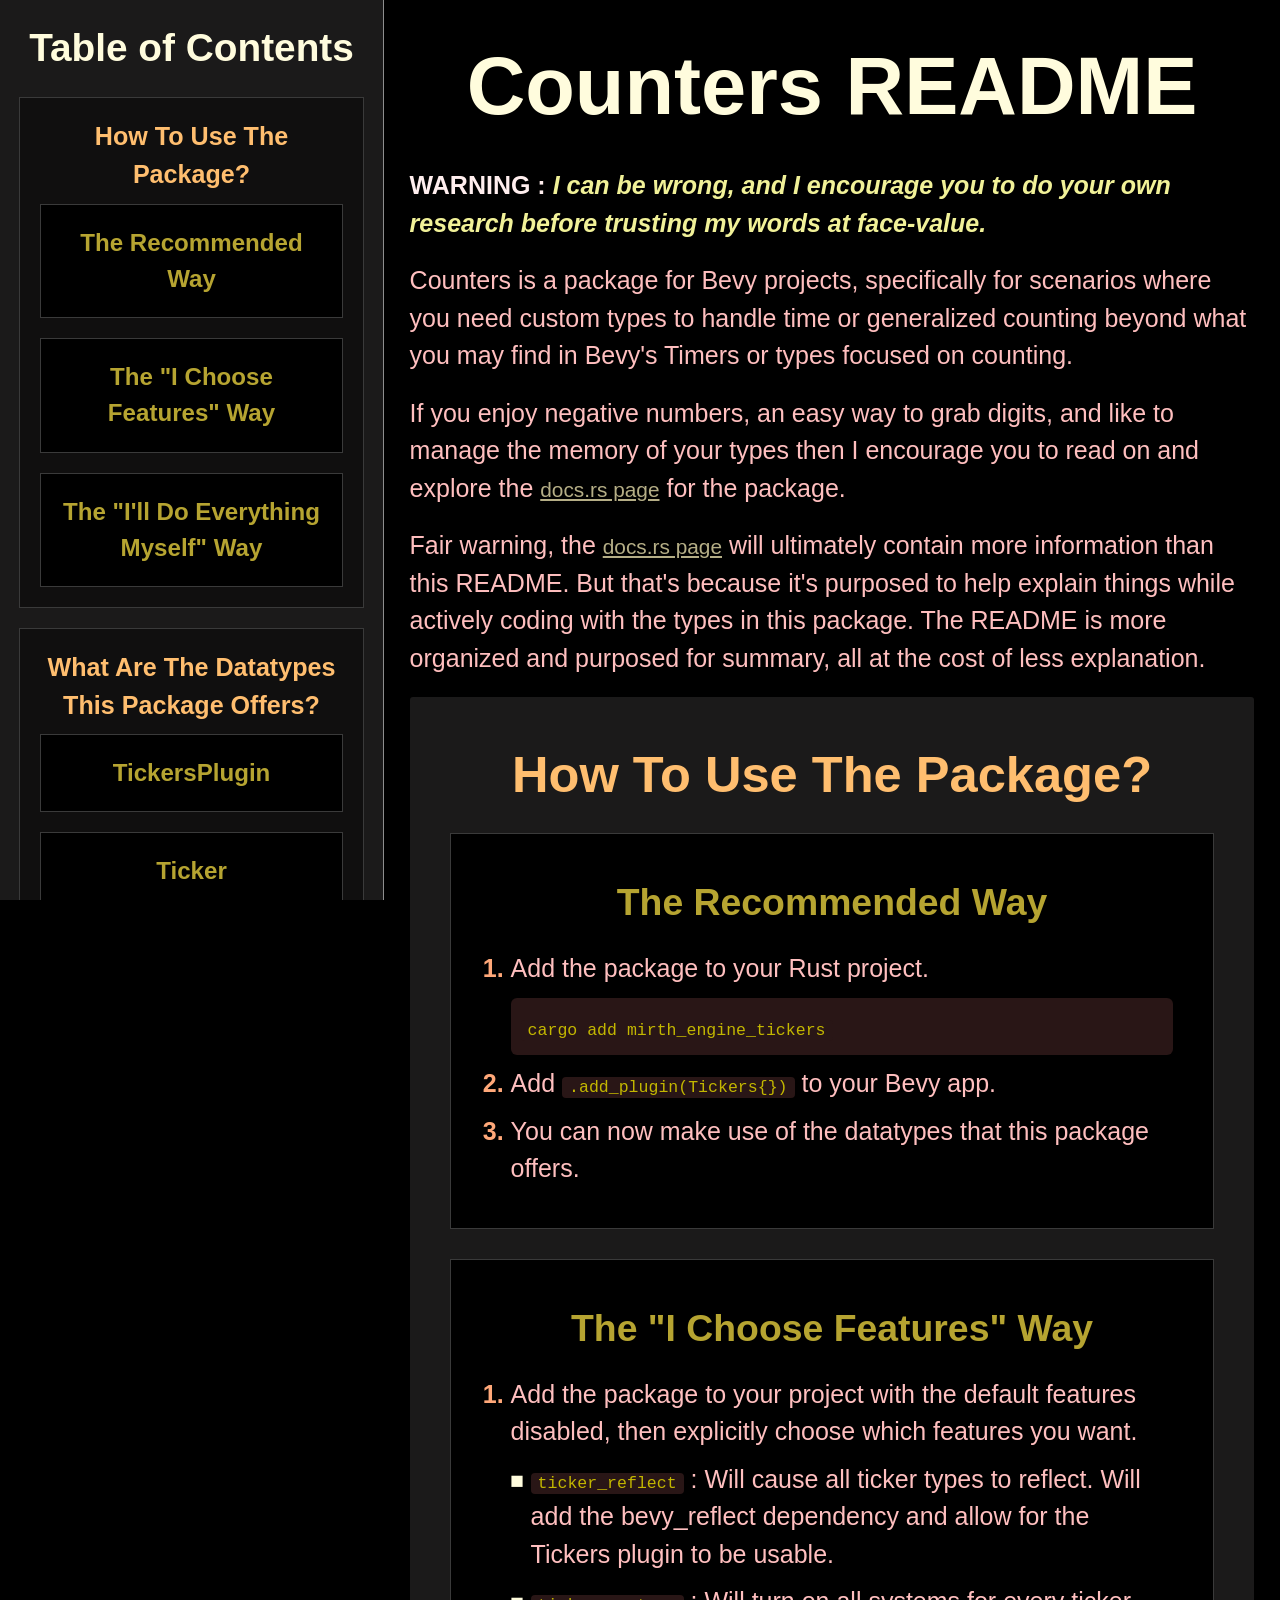
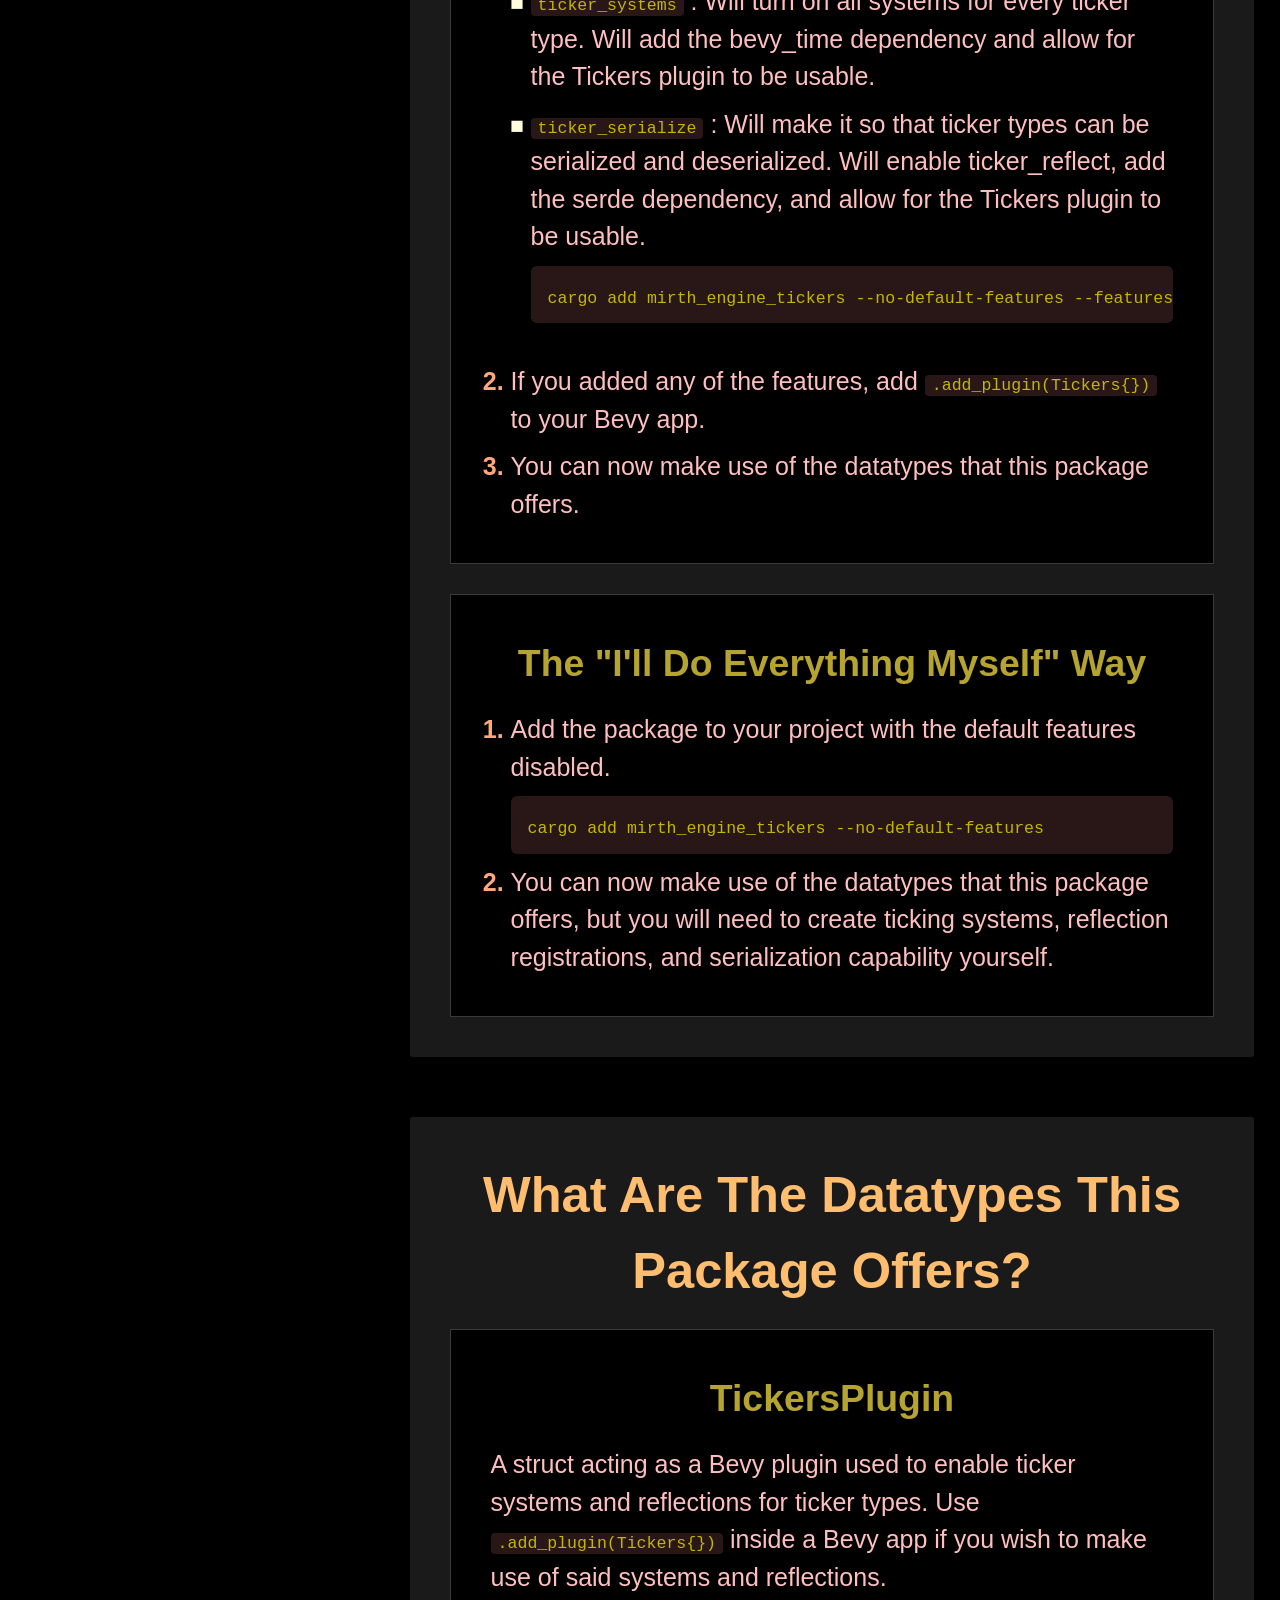
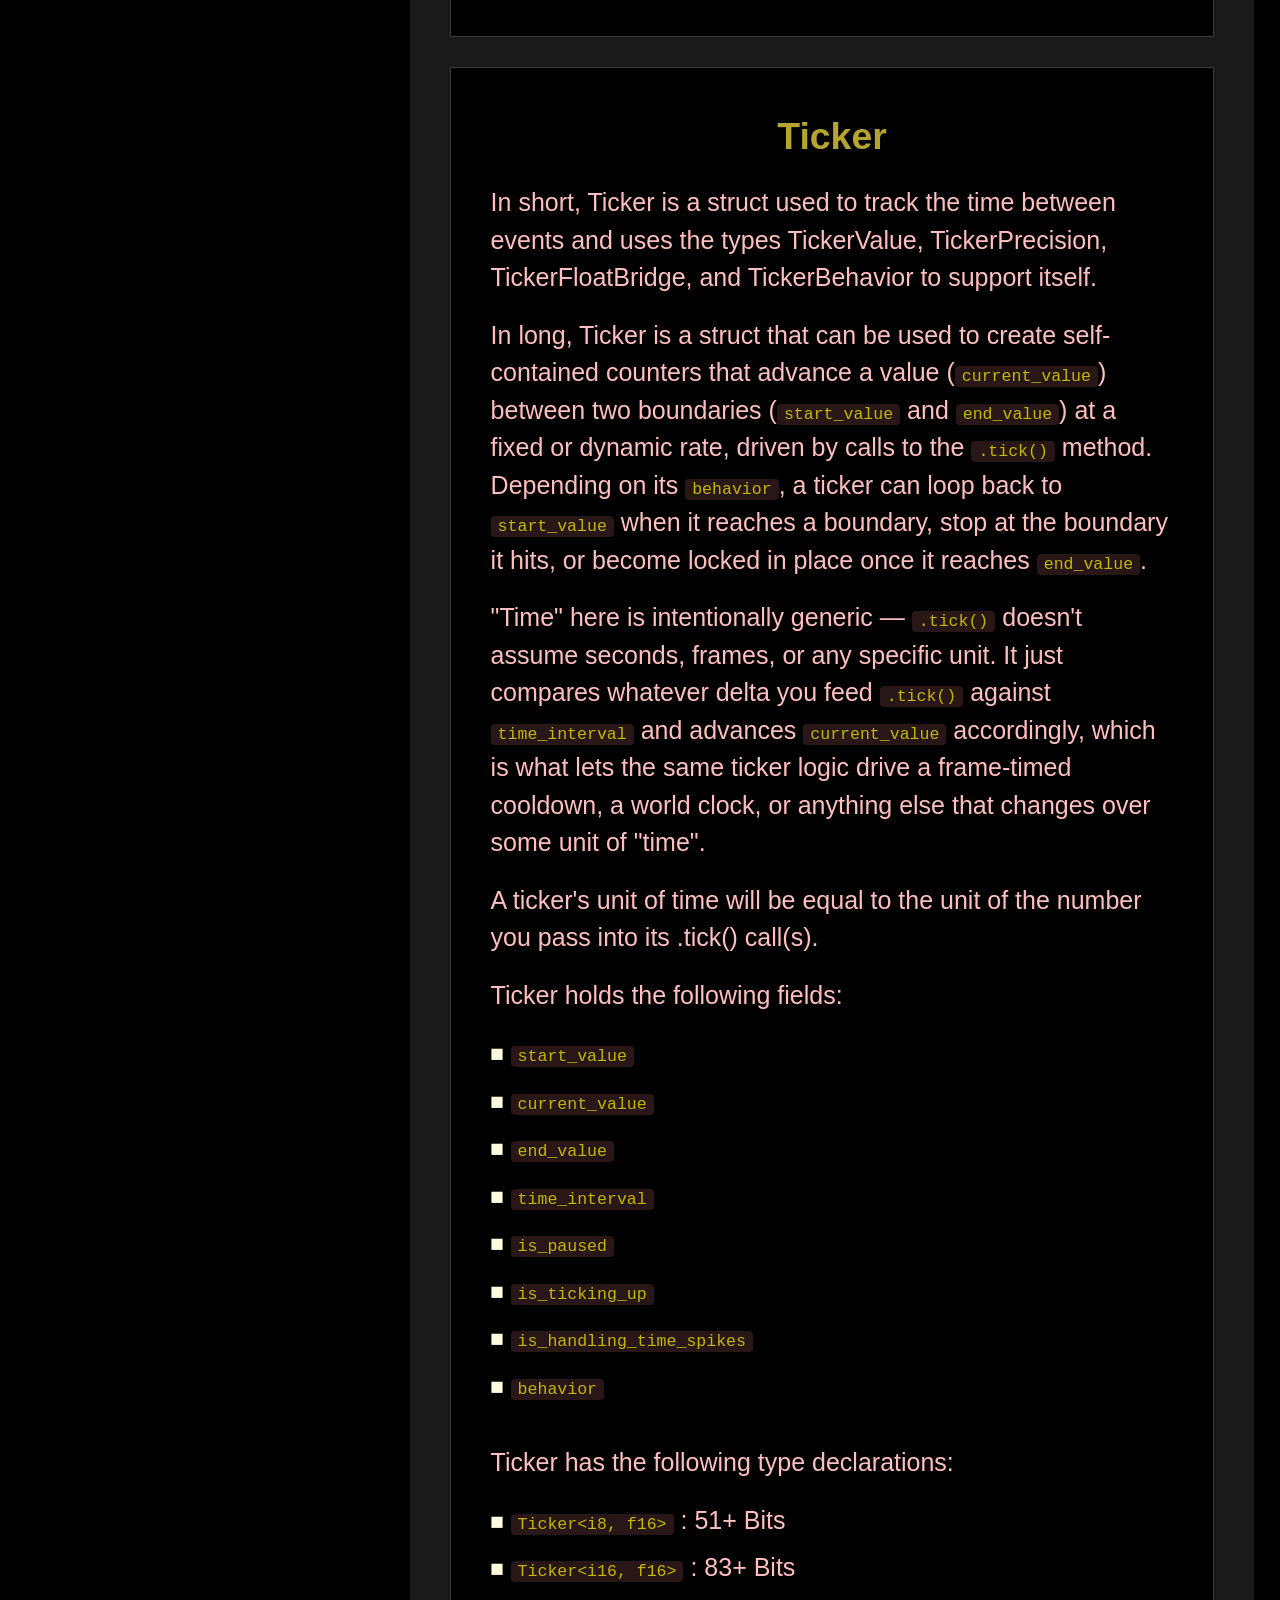
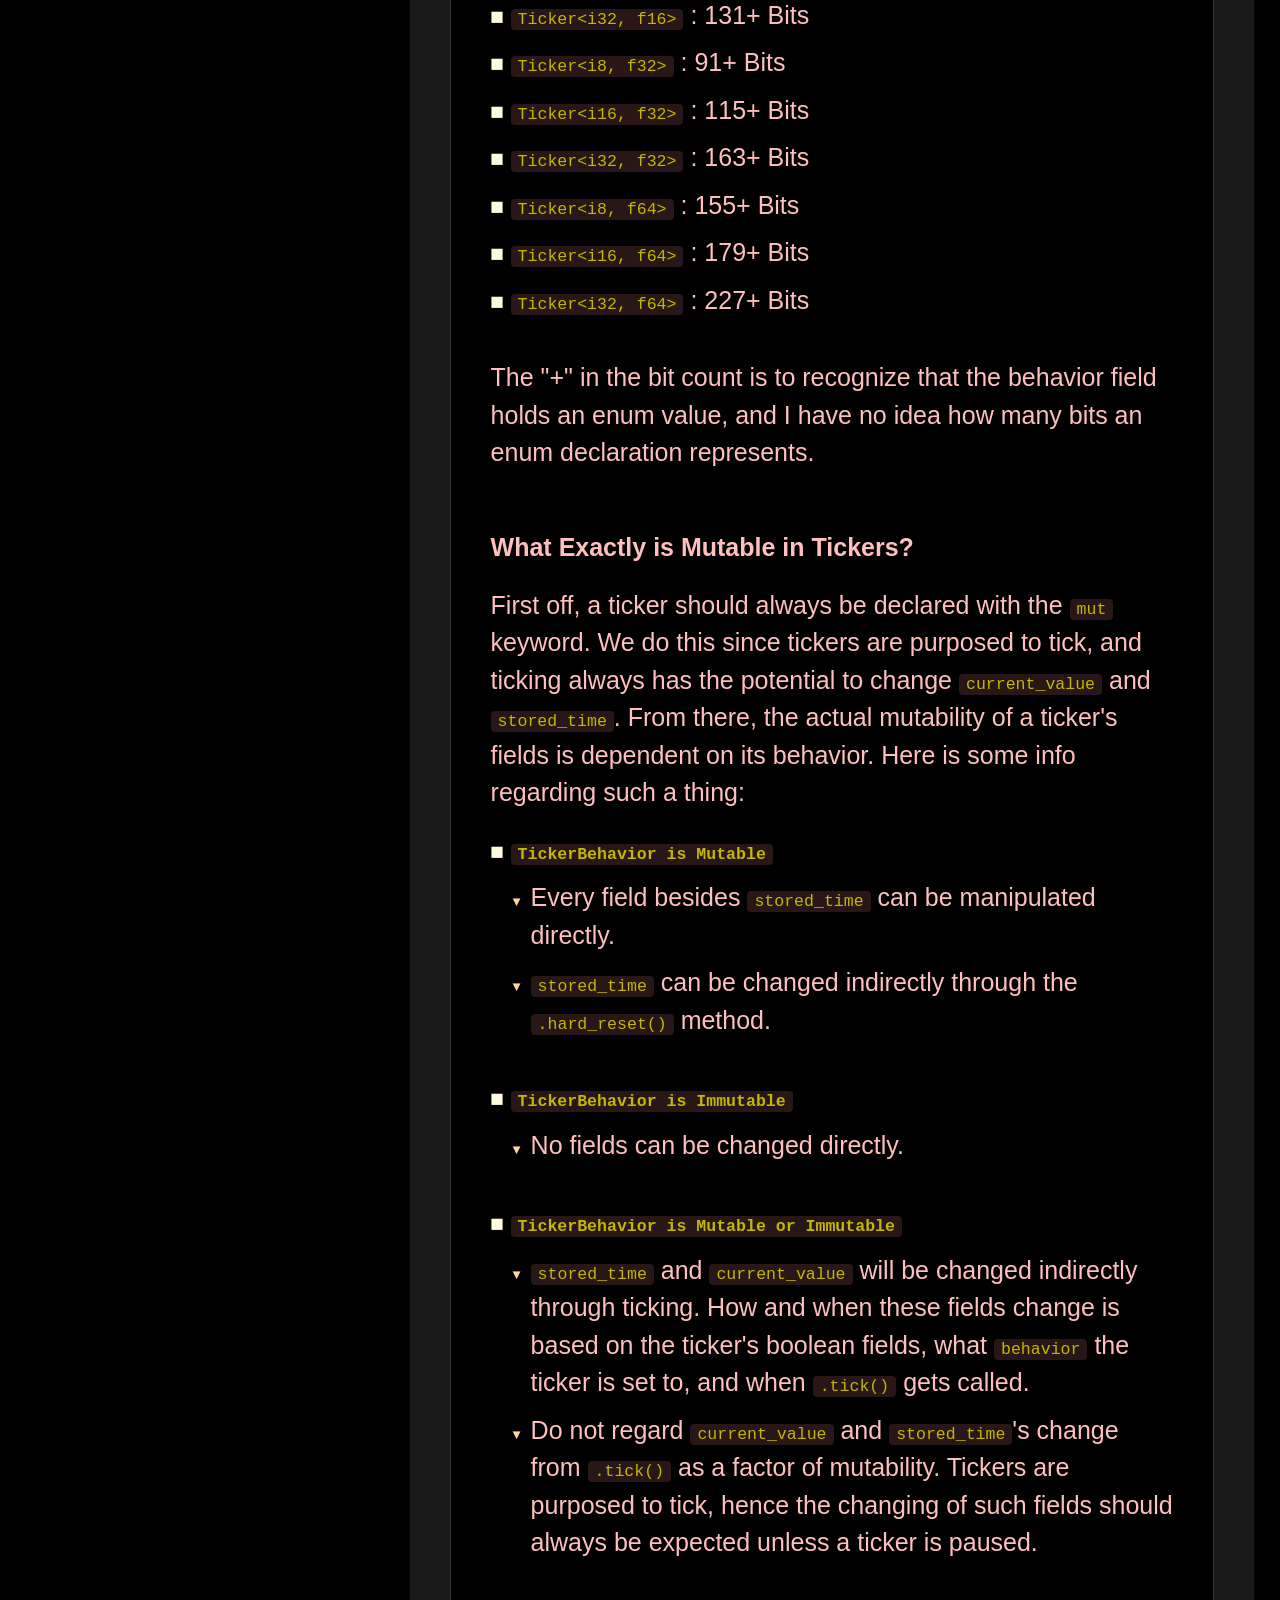
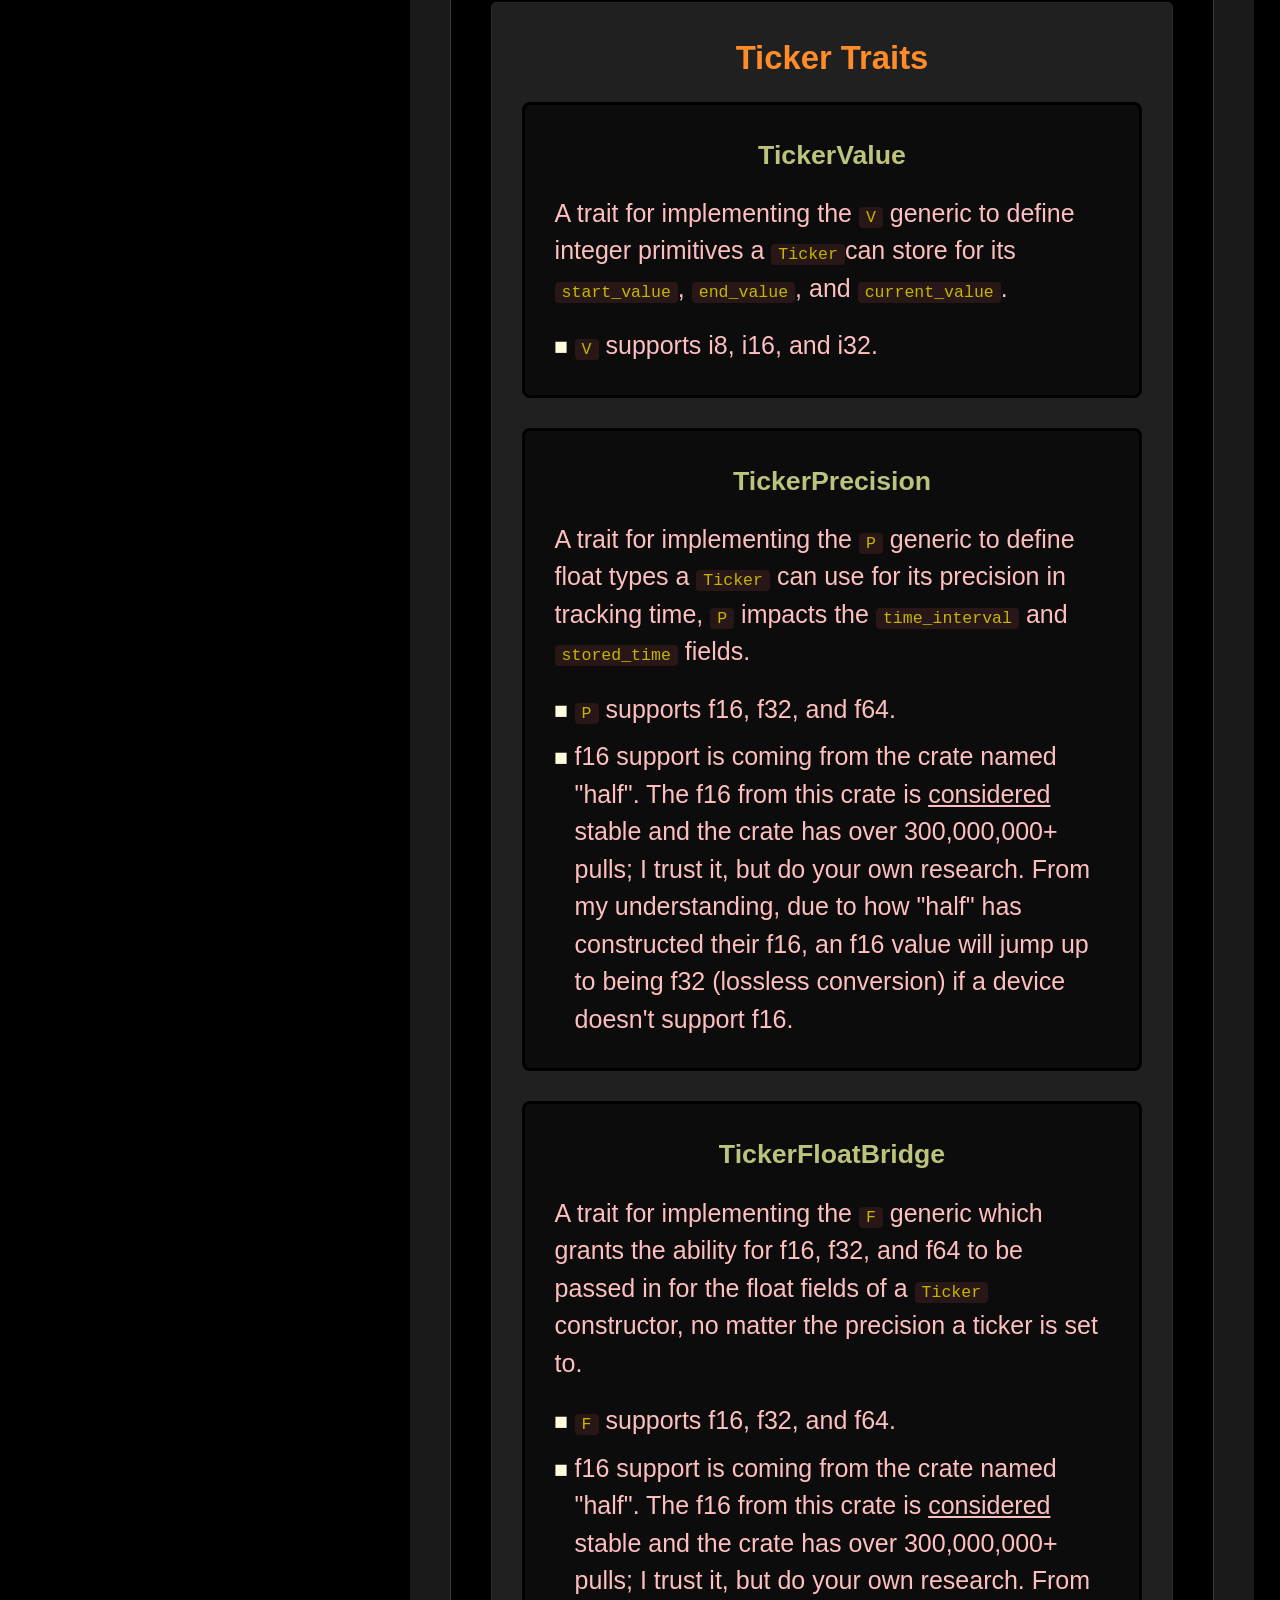
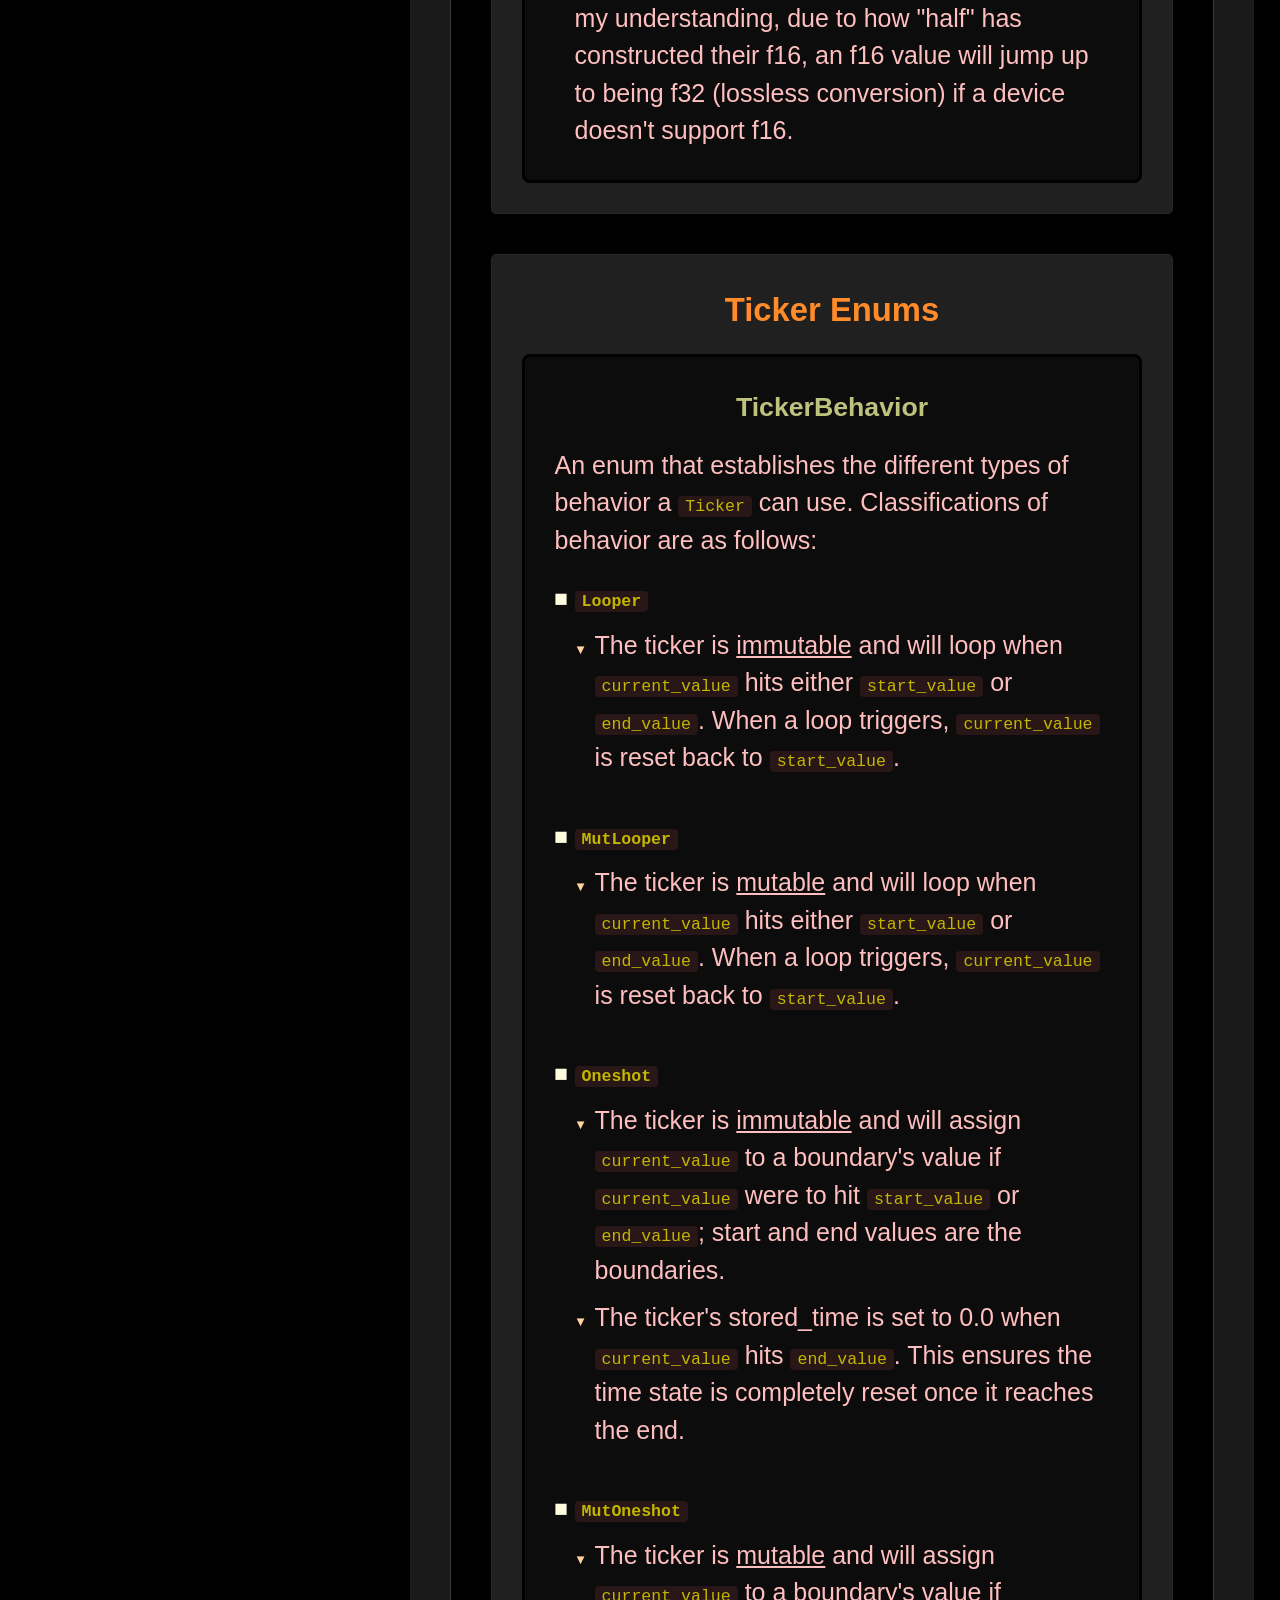
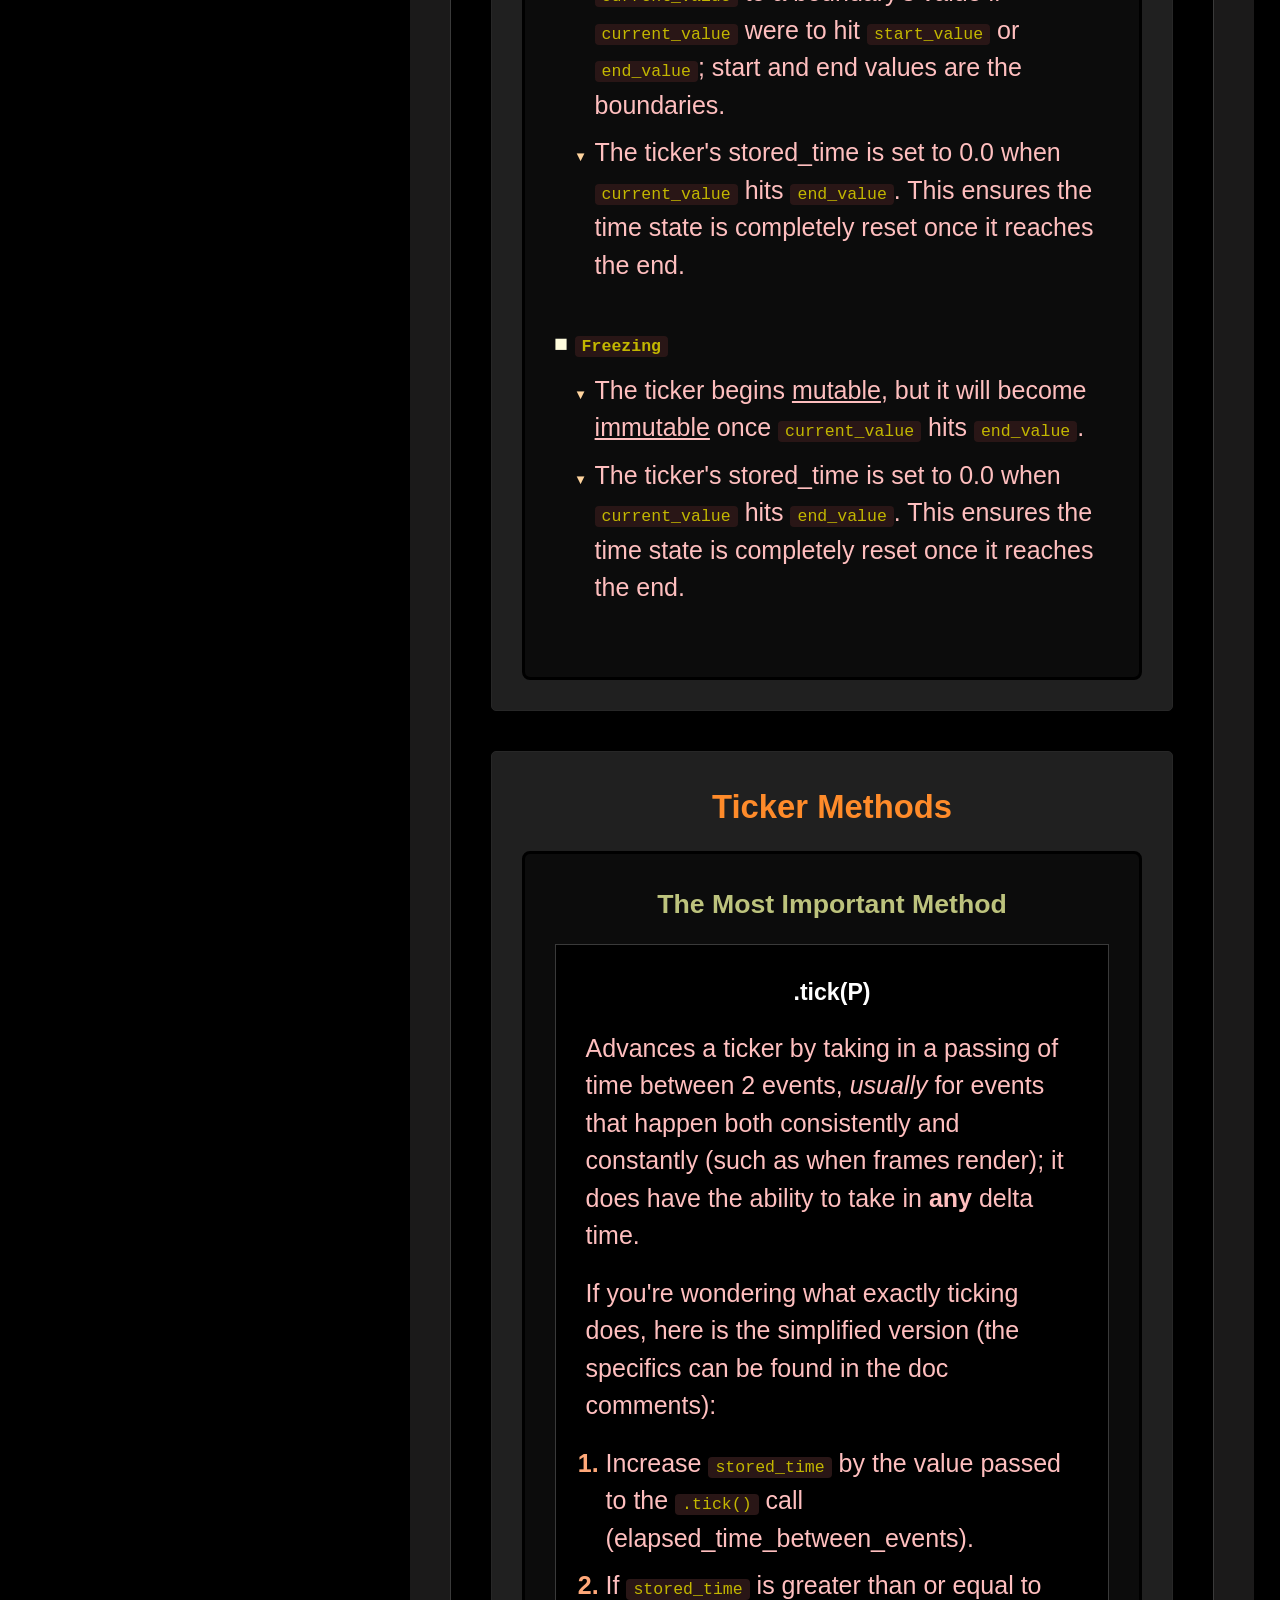
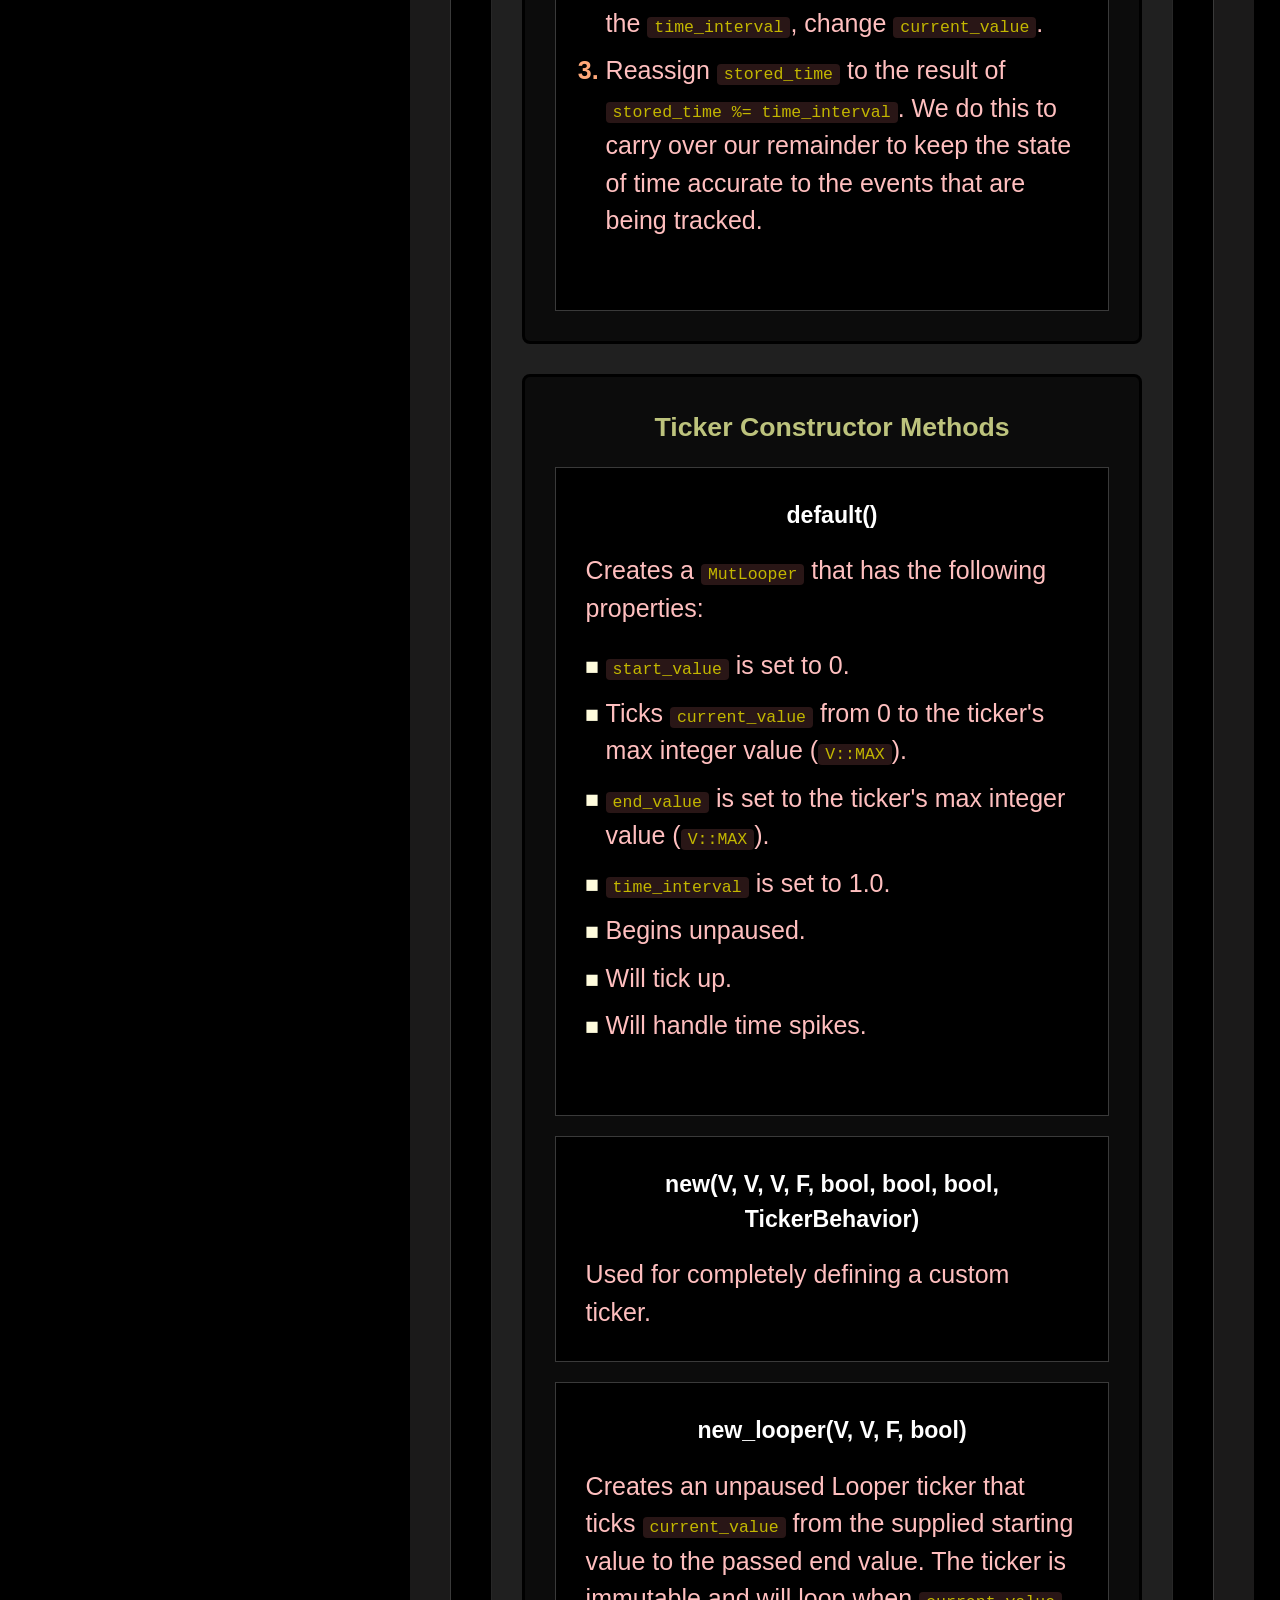
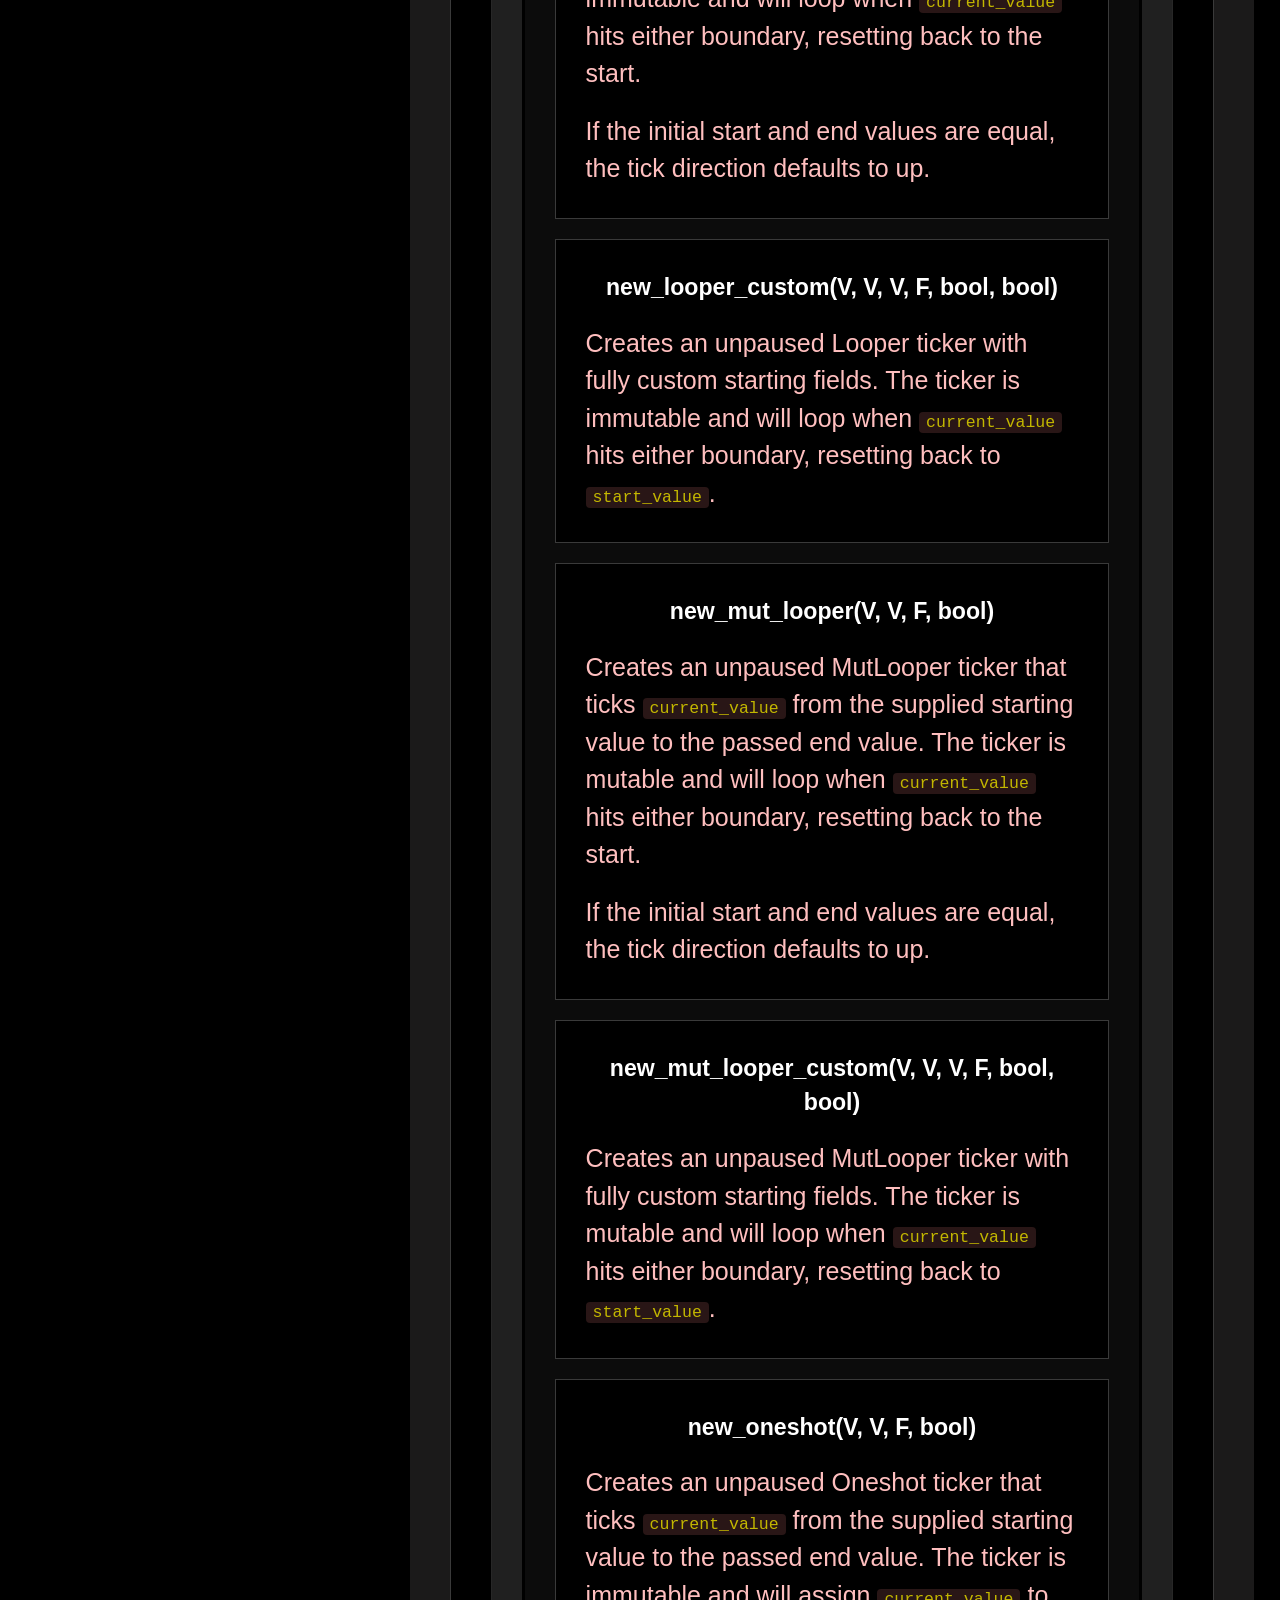
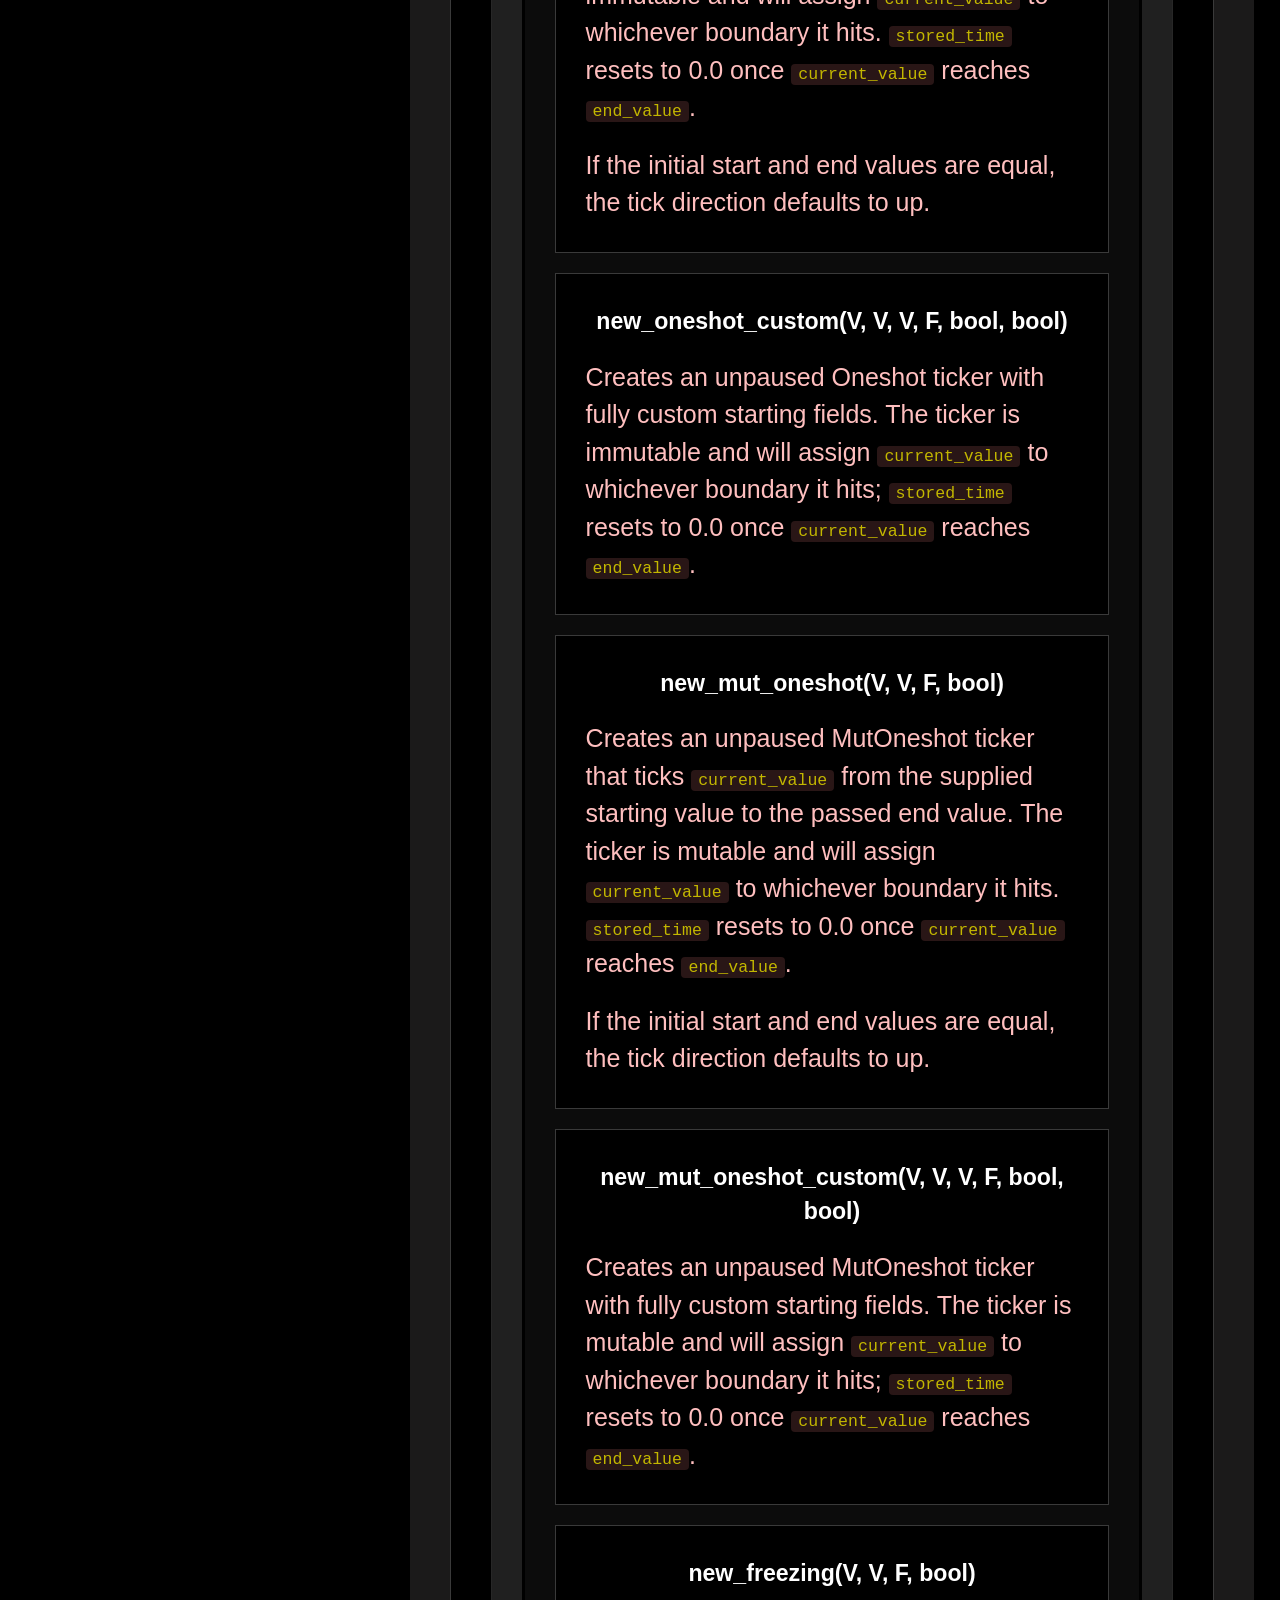
==== commit e82412fb: "TICKER VERSION 7 1. Went back to old mutability method.  I was half-wrong before when I changed ever" ====
--- a/docs/index.html
+++ b/docs/index.html
@@ -89,6 +89,7 @@
                             <div class="nav_box_5"><a href="#is-ticking-down">is_ticking_down</a></div>
                             <div class="nav_box_5"><a href="#is-handling-time-spikes">is_handling_time_spikes</a></div>
                             <div class="nav_box_5"><a href="#behavior">behavior</a></div>
+                            <div class="nav_box_5"><a href="#digit">digit</a></div>
                         </div>
 
                         <!-- ToC : Ticker Setter Methods -->
@@ -96,7 +97,7 @@
                             <a href="#ticker-setter-methods">Ticker Setter Methods</a>
                             <div class="nav_box_5"><a href="#set-start-value-v">set_start_value</a></div>
                             <div class="nav_box_5"><a href="#set-current-value-v">set_current_value</a></div>
-                            <div class="nav_box_5"><a href="#set-end-value-v">set_end_value(V)</a></div>
+                            <div class="nav_box_5"><a href="#set-end-value-v">set_end_value</a></div>
                             <div class="nav_box_5"><a href="#pause">pause</a></div>
                             <div class="nav_box_5"><a href="#unpause">unpause</a></div>
                             <div class="nav_box_5"><a href="#tick-up">tick_up</a></div>
@@ -119,20 +120,7 @@
                             <a href="#ticker-difference-methods">Ticker Difference Methods</a>
                             <div class="nav_box_5"><a href="#difference-from-start">difference_from_start</a></div>
                             <div class="nav_box_5"><a href="#difference-from-end">difference_from_end</a></div>
-                            <div class="nav_box_5"><a href="#difference-from-start-to-end">difference_from_start_to_end</a></div>
-                        </div>
-
-                        <!-- ToC : Ticker Digit Methods -->
-                        <div class="nav_box_4">
-                            <a href="#ticker-digit-methods">Ticker Digit Methods</a>
-                            <div class="nav_box_5"><a href="#digit-2">digit_2</a></div>
-                            <div class="nav_box_5"><a href="#digit-3">digit_3</a></div>
-                            <div class="nav_box_5"><a href="#digit-4">digit_4</a></div>
-                            <div class="nav_box_5"><a href="#digit-5">digit_5</a></div>
-                            <div class="nav_box_5"><a href="#digit-6">digit_6</a></div>
-                            <div class="nav_box_5"><a href="#digit-7">digit_7</a></div>
-                            <div class="nav_box_5"><a href="#digit-8">digit_8</a></div>
-                            <div class="nav_box_5"><a href="#digit-9">digit_9</a></div>
+                            <div class="nav_box_5"><a href="#difference-between-boundaries">difference_between_boundaries</a></div>
                         </div>
 
                         <!-- ToC : Ticker Add Methods -->
@@ -176,10 +164,11 @@
             <!-- ============================================================ -->
             <!-- INTRODUCTION                                                 -->
             <!-- ============================================================ -->
-            <p id="title">Tickers README</p>
+            <p id="title">Counters README</p>
             <p><b style="color: #ffeeee">WARNING : <em style="color: #f1f198">I can be wrong, and I encourage you to do your own research before trusting my words at face-value.</em></b></p>
-            <p>Tickers is a package for Bevy projects, specifically for scenarios where you need a type to handle tracking time beyond what Bevy Timers are capable of.  I created this package because Timers inside Bevy can't handle negative values without extra implementation, don't offer memory management, don't hold digit getters, and don't provide an easy way to define boundaries for the counted time.  But the Tickers in this package do support the aforementioned features, and a bit more.  If you feel these features would benefit you, then I encourage you to read the section <a href="#what-are-the-datatypes-this-package-offers">"What are the Datatypes This Package Offers?"</a> and explore the <a href="https://docs.rs/mirth_engine_tickers" target="_blank" rel="noopener noreferrer">docs.rs page</a>.</p>
-            <p>Fair warning, the <a href="https://docs.rs/mirth_engine_tickers" target="_blank" rel="noopener noreferrer">docs.rs page</a> will ultimately contain more information than this README.  But that's because it's purposed to help explain things while actively coding with tickers.  The README is more organized and purposed for summary, all at the cost of less explanation.</p>
+            <p>Counters is a package for Bevy projects, specifically for scenarios where you need custom types to handle time or generalized counting beyond what you may find in Bevy's Timers or types focused on counting.</p>
+            <p>If you enjoy negative numbers, an easy way to grab digits, and like to manage the memory of your types then I encourage you to read on and explore the <a href="https://docs.rs/mirth_engine_tickers" target="_blank" rel="noopener noreferrer">docs.rs page</a> for the package.</p>
+            <p>Fair warning, the <a href="https://docs.rs/mirth_engine_tickers" target="_blank" rel="noopener noreferrer">docs.rs page</a> will ultimately contain more information than this README.  But that's because it's purposed to help explain things while actively coding with the types in this package.  The README is more organized and purposed for summary, all at the cost of less explanation.</p>
 
             <!-- ============================================================ -->
             <!-- HOW TO USE THE PACKAGE                                       -->
@@ -246,8 +235,11 @@
                 <!-- Ticker Struct -->
                 <div class="block_2">
                     <h2 id="ticker">Ticker</h2>
-                    <p>A struct used to track the time between events.  Uses the types TickerValue, TickerPrecision, TickerFloatBridge, and TickerBehavior to support itself.</p>
-                    <p>Holds the following fields:</p>
+                    <p>In short, Ticker is a struct used to track the time between events and uses the types TickerValue, TickerPrecision, TickerFloatBridge, and TickerBehavior to support itself.</p>
+                    <p>In long, Ticker is a struct that can be used to create self-contained counters that advance a value (<code>current_value</code>) between two boundaries (<code>start_value</code> and <code>end_value</code>) at a fixed or dynamic rate, driven by calls to the <code>.tick()</code> method. Depending on its <code>behavior</code>, a ticker can loop back to <code>start_value</code> when it reaches a boundary, stop at the boundary it hits, or become locked in place once it reaches <code>end_value</code>.
+                    <p>"Time" here is intentionally generic — <code>.tick()</code> doesn't assume seconds, frames, or any specific unit. It just compares whatever delta you feed <code>.tick()</code> against <code>time_interval</code> and advances <code>current_value</code> accordingly, which is what lets the same ticker logic drive a frame-timed cooldown, a world clock, or anything else that changes over some unit of "time".</p>
+                    <p>A ticker's unit of time will be equal to the unit of the number you pass into its .tick() call(s).</p>
+                    <p>Ticker holds the following fields:</p>
                     <ul>
                         <li><code>start_value</code></li>
                         <li><code>current_value</code></li>
@@ -259,7 +251,7 @@
                         <li><code>behavior</code></li>
                     </ul>
 
-                    <p>Has the following type declarations:</p>
+                    <p>Ticker has the following type declarations:</p>
                     <ul>
                         <li><code>Ticker&lt;i8, f16&gt;</code> : 51+ Bits</li>
                         <li><code>Ticker&lt;i16, f16&gt;</code> : 83+ Bits</li>
@@ -272,6 +264,29 @@
                         <li><code>Ticker&lt;i32, f64&gt;</code> : 227+ Bits</li>
                     </ul>
                     <p>The "+" in the bit count is to recognize that the behavior field holds an enum value, and I have no idea how many bits an enum declaration represents.</p>
+                    <br>
+
+                    <p><b>What Exactly is Mutable in Tickers?</b></p>
+                    <p>First off, a ticker should always be declared with the <code>mut</code> keyword.  We do this since tickers are purposed to tick, and ticking always has the potential to change <code>current_value</code> and <code>stored_time</code>.  From there, the actual mutability of a ticker's fields is dependent on its behavior.  Here is some info regarding such a thing:</p>
+                    <ul>
+                        <li><b><code>TickerBehavior is Mutable</code></b>
+                            <ul>
+                                <li>Every field besides <code>stored_time</code> can be manipulated directly.</li>
+                                <li><code>stored_time</code> can be changed indirectly through the <code>.hard_reset()</code> method.</li>
+                            </ul>
+                        </li>
+                        <li><b><code>TickerBehavior is Immutable</code></b>
+                            <ul>
+                                <li>No fields can be changed directly.</li>
+                            </ul>
+                        </li>
+                        <li><b><code>TickerBehavior is Mutable or Immutable</code></b>
+                            <ul>
+                                <li><code>stored_time</code> and <code>current_value</code> will be changed indirectly through ticking.  How and when these fields change is based on the ticker's boolean fields, what <code>behavior</code> the ticker is set to, and when <code>.tick()</code> gets called.</li>
+                                <li>Do not regard <code>current_value</code> and <code>stored_time</code>'s change from <code>.tick()</code> as a factor of mutability.  Tickers are purposed to tick, hence the changing of such fields should always be expected unless a ticker is paused.</li>
+                            </ul>
+                        </li>
+                    </ul>
 
                     <!-- Ticker Traits -->
                     <div class="block_3">
@@ -321,7 +336,15 @@
                                 <li>
                                     <b><code>Looper</code></b>
                                     <ul>
-                                        <li>Will loop when <code>current_value</code> hits either <code>start_value</code> or <code>end_value</code>.  When a loop triggers, <code>current_value</code> is reset back to <code>start_value</code>.</li>
+                                        <li>The ticker is <u>immutable</u> and will loop when <code>current_value</code> hits either <code>start_value</code> or <code>end_value</code>.  When a loop triggers, <code>current_value</code> is reset back to <code>start_value</code>.</li>
+                                    </ul>
+                                </li>
+
+                                <!-- MutLooper Behavior -->
+                                <li>
+                                    <b><code>MutLooper</code></b>
+                                    <ul>
+                                        <li>The ticker is <u>mutable</u> and will loop when <code>current_value</code> hits either <code>start_value</code> or <code>end_value</code>.  When a loop triggers, <code>current_value</code> is reset back to <code>start_value</code>.</li>
                                     </ul>
                                 </li>
 
@@ -329,11 +352,28 @@
                                 <li>
                                     <b><code>Oneshot</code></b>
                                     <ul>
-                                        <li>Will assign <code>current_value</code> to a boundary's value if <code>current_value</code> were to hit <code>start_value</code> or <code>end_value</code>; start and end values are the boundaries.</li>
-                                        <li>stored_time is set to 0.0 when <code>current_value</code> hits <code>end_value</code>.  This ensures the time state is completely reset once it reaches the end.</li>
+                                        <li>The ticker is <u>immutable</u> and will assign <code>current_value</code> to a boundary's value if <code>current_value</code> were to hit <code>start_value</code> or <code>end_value</code>; start and end values are the boundaries.</li>
+                                        <li>The ticker's stored_time is set to 0.0 when <code>current_value</code> hits <code>end_value</code>.  This ensures the time state is completely reset once it reaches the end.</li>
                                     </ul>
                                 </li>
 
+                                <!-- MutOneshot Behavior -->
+                                <li>
+                                    <b><code>MutOneshot</code></b>
+                                    <ul>
+                                        <li>The ticker is <u>mutable</u> and will assign <code>current_value</code> to a boundary's value if <code>current_value</code> were to hit <code>start_value</code> or <code>end_value</code>; start and end values are the boundaries.</li>
+                                        <li>The ticker's stored_time is set to 0.0 when <code>current_value</code> hits <code>end_value</code>.  This ensures the time state is completely reset once it reaches the end.</li>
+                                    </ul>
+                                </li>
+
+                                <!-- Freezing Behavior -->
+                                <li>
+                                    <b><code>Freezing</code></b>
+                                    <ul>
+                                        <li>The ticker begins <u>mutable</u>, but it will become <u>immutable</u> once <code>current_value</code> hits <code>end_value</code>.</li>
+                                        <li>The ticker's stored_time is set to 0.0 when <code>current_value</code> hits <code>end_value</code>.  This ensures the time state is completely reset once it reaches the end.</li>
+                                    </ul>
+                                </li>
                             </ul>
                         </div>
                     </div>
@@ -386,46 +426,79 @@
                             <!-- new_looper -->
                             <div class="block_5">
                                 <h5 id="new-looper-v-v-f-bool">new_looper(V, V, F, bool)</h5>
-                                <p>Creates an unpaused Looper that ticks <code>current_value</code> from the supplied starting value to the passed end value.</p>
-                                <p>Ticking will cause for a loop when <code>current_value</code> hits either boundary, resetting back to the start.</p>
+                                <p>Creates an unpaused Looper ticker that ticks <code>current_value</code> from the supplied starting value to the passed end value. The ticker is immutable and will loop when <code>current_value</code> hits either boundary, resetting back to the start.</p>
                                 <p>If the initial start and end values are equal, the tick direction defaults to up.</p>
                             </div>
 
                             <!-- new_looper_custom -->
                             <div class="block_5">
                                 <h5 id="new-looper-custom-v-v-v-f-bool-bool">new_looper_custom(V, V, V, F, bool, bool)</h5>
-                                <p>Creates an unpaused Looper with fully custom starting fields.</p>
-                                <p>Ticking will cause for a loop when <code>current_value</code> hits either boundary, resetting back to <code>start_value</code>.</p>
+                                <p>Creates an unpaused Looper ticker with fully custom starting fields. The ticker is immutable and will loop when <code>current_value</code> hits either boundary, resetting back to <code>start_value</code>.</p>
+                            </div>
+
+                            <!-- new_mut_looper -->
+                            <div class="block_5">
+                                <h5 id="new-mut-looper-v-v-f-bool">new_mut_looper(V, V, F, bool)</h5>
+                                <p>Creates an unpaused MutLooper ticker that ticks <code>current_value</code> from the supplied starting value to the passed end value. The ticker is mutable and will loop when <code>current_value</code> hits either boundary, resetting back to the start.</p>
+                                <p>If the initial start and end values are equal, the tick direction defaults to up.</p>
+                            </div>
+
+                            <!-- new_mut_looper_custom -->
+                            <div class="block_5">
+                                <h5 id="new-mut-looper-custom-v-v-v-f-bool-bool">new_mut_looper_custom(V, V, V, F, bool, bool)</h5>
+                                <p>Creates an unpaused MutLooper ticker with fully custom starting fields. The ticker is mutable and will loop when <code>current_value</code> hits either boundary, resetting back to <code>start_value</code>.</p>
                             </div>
 
                             <!-- new_oneshot -->
                             <div class="block_5">
                                 <h5 id="new-oneshot-v-v-f-bool">new_oneshot(V, V, F, bool)</h5>
-                                <p>Creates an unpaused Oneshot that ticks <code>current_value</code> from the supplied starting value to the passed end value.</p>
-                                <p>Ticking in a oneshot will assign <code>current_value</code> to whichever boundary it hits. <code>stored_time</code> resets to 0.0 once <code>current_value</code> reaches <code>end_value</code>.</p>
+                                <p>Creates an unpaused Oneshot ticker that ticks <code>current_value</code> from the supplied starting value to the passed end value. The ticker is immutable and will assign <code>current_value</code> to whichever boundary it hits. <code>stored_time</code> resets to 0.0 once <code>current_value</code> reaches <code>end_value</code>.</p>
                                 <p>If the initial start and end values are equal, the tick direction defaults to up.</p>
                             </div>
 
                             <!-- new_oneshot_custom -->
                             <div class="block_5">
                                 <h5 id="new-oneshot-custom-v-v-v-f-bool-bool">new_oneshot_custom(V, V, V, F, bool, bool)</h5>
-                                <p>Creates an unpaused Oneshot with fully custom starting fields.</p>
-                                <p>Ticking in a oneshot assign <code>current_value</code> to whichever boundary it hits; <code>stored_time</code> resets to 0.0 once <code>current_value</code> reaches <code>end_value</code>.</p>
+                                <p>Creates an unpaused Oneshot ticker with fully custom starting fields. The ticker is immutable and will assign <code>current_value</code> to whichever boundary it hits; <code>stored_time</code> resets to 0.0 once <code>current_value</code> reaches <code>end_value</code>.</p>
+                            </div>
+
+                            <!-- new_mut_oneshot -->
+                            <div class="block_5">
+                                <h5 id="new-mut-oneshot-v-v-f-bool">new_mut_oneshot(V, V, F, bool)</h5>
+                                <p>Creates an unpaused MutOneshot ticker that ticks <code>current_value</code> from the supplied starting value to the passed end value. The ticker is mutable and will assign <code>current_value</code> to whichever boundary it hits. <code>stored_time</code> resets to 0.0 once <code>current_value</code> reaches <code>end_value</code>.</p>
+                                <p>If the initial start and end values are equal, the tick direction defaults to up.</p>
+                            </div>
+
+                            <!-- new_mut_oneshot_custom -->
+                            <div class="block_5">
+                                <h5 id="new-mut-oneshot-custom-v-v-v-f-bool-bool">new_mut_oneshot_custom(V, V, V, F, bool, bool)</h5>
+                                <p>Creates an unpaused MutOneshot ticker with fully custom starting fields. The ticker is mutable and will assign <code>current_value</code> to whichever boundary it hits; <code>stored_time</code> resets to 0.0 once <code>current_value</code> reaches <code>end_value</code>.</p>
+                            </div>
+
+                            <!-- new_freezing -->
+                            <div class="block_5">
+                                <h5 id="new-freezing-v-v-f-bool">new_freezing(V, V, F, bool)</h5>
+                                <p>Creates an unpaused Freezing ticker that ticks <code>current_value</code> from the supplied starting value to the passed end value. The ticker begins mutable but becomes immutable once <code>current_value</code> hits <code>end_value</code>; <code>stored_time</code> resets to 0.0 at that point.</p>
+                                <p>If the initial start and end values are equal, the tick direction defaults to up.</p>
+                            </div>
+
+                            <!-- new_freezing_custom -->
+                            <div class="block_5">
+                                <h5 id="new-freezing-custom-v-v-v-f-bool-bool">new_freezing_custom(V, V, V, F, bool, bool)</h5>
+                                <p>Creates an unpaused Freezing ticker with fully custom starting fields. The ticker begins mutable but becomes immutable once <code>current_value</code> hits <code>end_value</code>; <code>stored_time</code> resets to 0.0 at that point.</p>
                             </div>
 
                             <!-- new_copy -->
                             <div class="block_5">
                                 <h5 id="new-copy-ticker">new_copy(Ticker)</h5>
                                 <p>Creates a copy of a passed ticker.</p>
-                                <p>Useful if you want a ticker's mutability safely changed at a specific point, use this constructor to make a copy of the ticker and replace it with the copy.</p>
                             </div>
 
                             <!-- new_copy_with_behavior_change -->
                             <div class="block_5">
                                 <h5 id="new-copy-with-behavior-change-ticker-tickerbehavior">new_copy_with_behavior_change(Ticker, TickerBehavior)</h5>
                                 <p>Creates a copy of a passed ticker with the only field change being the <code>behavior</code>, which is set to the passed <code>TickerBehavior</code> value.</p>
-                                <p>Useful if you want a ticker's mutability safely changed at a specific point, use this constructor to make a copy of the ticker and replace it with the copy.</p>
-                                <p>Useful if you want an immutable ticker's behavior changed, use this constructor to make a copy of the ticker and replace it with the copy.</p>
+                                <p>Useful for safely turning an immutable ticker into a mutable one — copy its values into a new mutable instance, then swap the immutable original out for the copy.</p>
                             </div>
 
                         </div>
@@ -505,6 +578,13 @@
                                 <p>Returns the behavior type of the ticker.</p>
                             </div>
 
+                            <!-- digit -->
+                            <div class="block_5">
+                                <h5 id="digit">.digit(place: i32)</h5>
+                                <p>Returns the digit at the given decimal place of <code>current_value</code>, where <code>place</code> is 1-indexed from the right (ones place = 1, tens place = 2, hundreds place = 3, etc.), up to <code>place = 10</code> (billions place).</p>
+                                <p>Will always return a positive value if the digit exists, otherwise <code>None</code> is returned.</p>
+                            </div>
+
                         </div>
 
 
@@ -574,7 +654,7 @@
                             <div class="block_5">
                                 <h5 id="set-behavior-tickerbehavior">.set_behavior(TickerBehavior)</h5>
                                 <p>Switches the behavior of a ticker to the passed <code>TickerBehavior</code> type.</p>
-                                <p>Does not work for tickers with immutable behavior — use the <code>new_copy_with_behavior_change</code> constructor to change an immutable ticker with an undesirable behavior to a ticker that has a desirable behavior. The copy can be used to substitute the original.
+                                <p>Does not work for tickers with immutable behavior — use <code>new_copy_with_behavior_change</code> to simulate switching an immutable ticker to mutable behavior, then substitute the copy in for the original.</p>
                             </div>
 
                         </div>
@@ -620,81 +700,16 @@
                                 <p>Returns the difference between <code>current_value</code> and <code>start_value</code>. Will only return positive numbers, including 0.</p>
                             </div>
 
-                            <!-- difference_from__end -->
+                            <!-- difference_from_end -->
                             <div class="block_5">
                                 <h5 id="difference-from-end">.difference_from_end()</h5>
                                 <p>Returns the difference between <code>current_value</code> and <code>end_value</code>. Will only return positive numbers, including 0.</p>
                             </div>
 
-                            <!-- difference_from_start_to_end -->
-                            <div class="block_5">
-                                <h5 id="difference-from-start-to-end">.difference_from_start_to_end()</h5>
+                            <!-- difference_between_boundaries -->
+                            <div class="block_5">
+                                <h5 id="difference-between-boundaries">.difference_between_boundaries()</h5>
                                 <p>Returns the difference between <code>start_value</code> and <code>end_value</code>. Will only return positive numbers, including 0.</p>
-                            </div>
-
-                        </div>
-
-
-
-                        <!-- Ticker Digit Methods -->
-                        <div class="block_4">
-                            <h4 id="ticker-digit-methods">Ticker Digit Methods</h4>
-                            <p>These methods have the ability to account for whether or not a digit exists within <code>current_value</code>.  Which is why they return an <code>Option&lt;i8&gt;</code>.</p>
-                            <p>In the case that a certain digit does not exist, the value of <code>None</code> is returned.</p>
-
-                            <!-- digit_1 -->
-                            <div class="block_5">
-                                <h5 id="digit-1">.digit_1()</h5>
-                                <p>Returns the digit in the ones-place of <code>current_value</code> as <code>Some(positive_i8)</code>.</p>
-                                <p>It is impossible to return <code>None</code> here since the ones-place always exists.</p>
-                            </div>
-
-                            <!-- digit_2 -->
-                            <div class="block_5">
-                                <h5 id="digit-2">.digit_2()</h5>
-                                <p>Returns the digit in the tens-place of <code>current_value</code> as <code>Some(positive_i8)</code> if it exists, or <code>None</code> if it doesn't.</p>
-                            </div>
-
-                            <!-- digit_3 -->
-                            <div class="block_5">
-                                <h5 id="digit-3">.digit_3()</h5>
-                                <p>Returns the digit in the hundreds-place of <code>current_value</code> as <code>Some(positive_i8)</code> if it exists, or <code>None</code> if it doesn't.</p>
-                            </div>
-
-                            <!-- digit_4 -->
-                            <div class="block_5">
-                                <h5 id="digit-4">.digit_4()</h5>
-                                <p>Returns the digit in the thousands-place of <code>current_value</code> as <code>Some(positive_i8)</code> if it exists, or <code>None</code> if it doesn't.</p>
-                            </div>
-
-                            <!-- digit_5 -->
-                            <div class="block_5">
-                                <h5 id="digit-5">.digit_5()</h5>
-                                <p>Returns the digit in the ten-thousands-place of <code>current_value</code> as <code>Some(positive_i8)</code> if it exists, or <code>None</code> if it doesn't.</p>
-                            </div>
-
-                            <!-- digit_6 -->
-                            <div class="block_5">
-                                <h5 id="digit-6">.digit_6()</h5>
-                                <p>Returns the digit in the hundred-thousands-place of <code>current_value</code> as <code>Some(positive_i8)</code> if it exists, or <code>None</code> if it doesn't.</p>
-                            </div>
-
-                            <!-- digit_7 -->
-                            <div class="block_5">
-                                <h5 id="digit-7">.digit_7()</h5>
-                                <p>Returns the digit in the millions-place of <code>current_value</code> as <code>Some(positive_i8)</code> if it exists, or <code>None</code> if it doesn't.</p>
-                            </div>
-
-                            <!-- digit_8 -->
-                            <div class="block_5">
-                                <h5 id="digit-8">.digit_8()</h5>
-                                <p>Returns the digit in the ten-millions-place of <code>current_value</code> as <code>Some(positive_i8)</code> if it exists, or <code>None</code> if it doesn't.</p>
-                            </div>
-
-                            <!-- digit_9 -->
-                            <div class="block_5">
-                                <h5 id="digit-9">.digit_9()</h5>
-                                <p>Returns the digit in the hundred-millions-place of <code>current_value</code> as <code>Some(positive_i8)</code> if it exists, or <code>None</code> if it doesn't.</p>
                             </div>
 
                         </div>
@@ -782,6 +797,12 @@
                         <div class="block_4">
                             <h4 id="ticker-helper-methods">Ticker Helper Methods</h4>
 
+                            <!-- is_mutable -->
+                            <div class="block_5">
+                                <h5 id="is-mutable">.is_mutable()</h5>
+                                <p>Returns true if the <code>behavior</code> of a ticker is mutable, false otherwise.</p>
+                            </div>
+
                             <!-- print_information -->
                             <div class="block_5">
                                 <h5 id="print-information">.print_information()</h5>
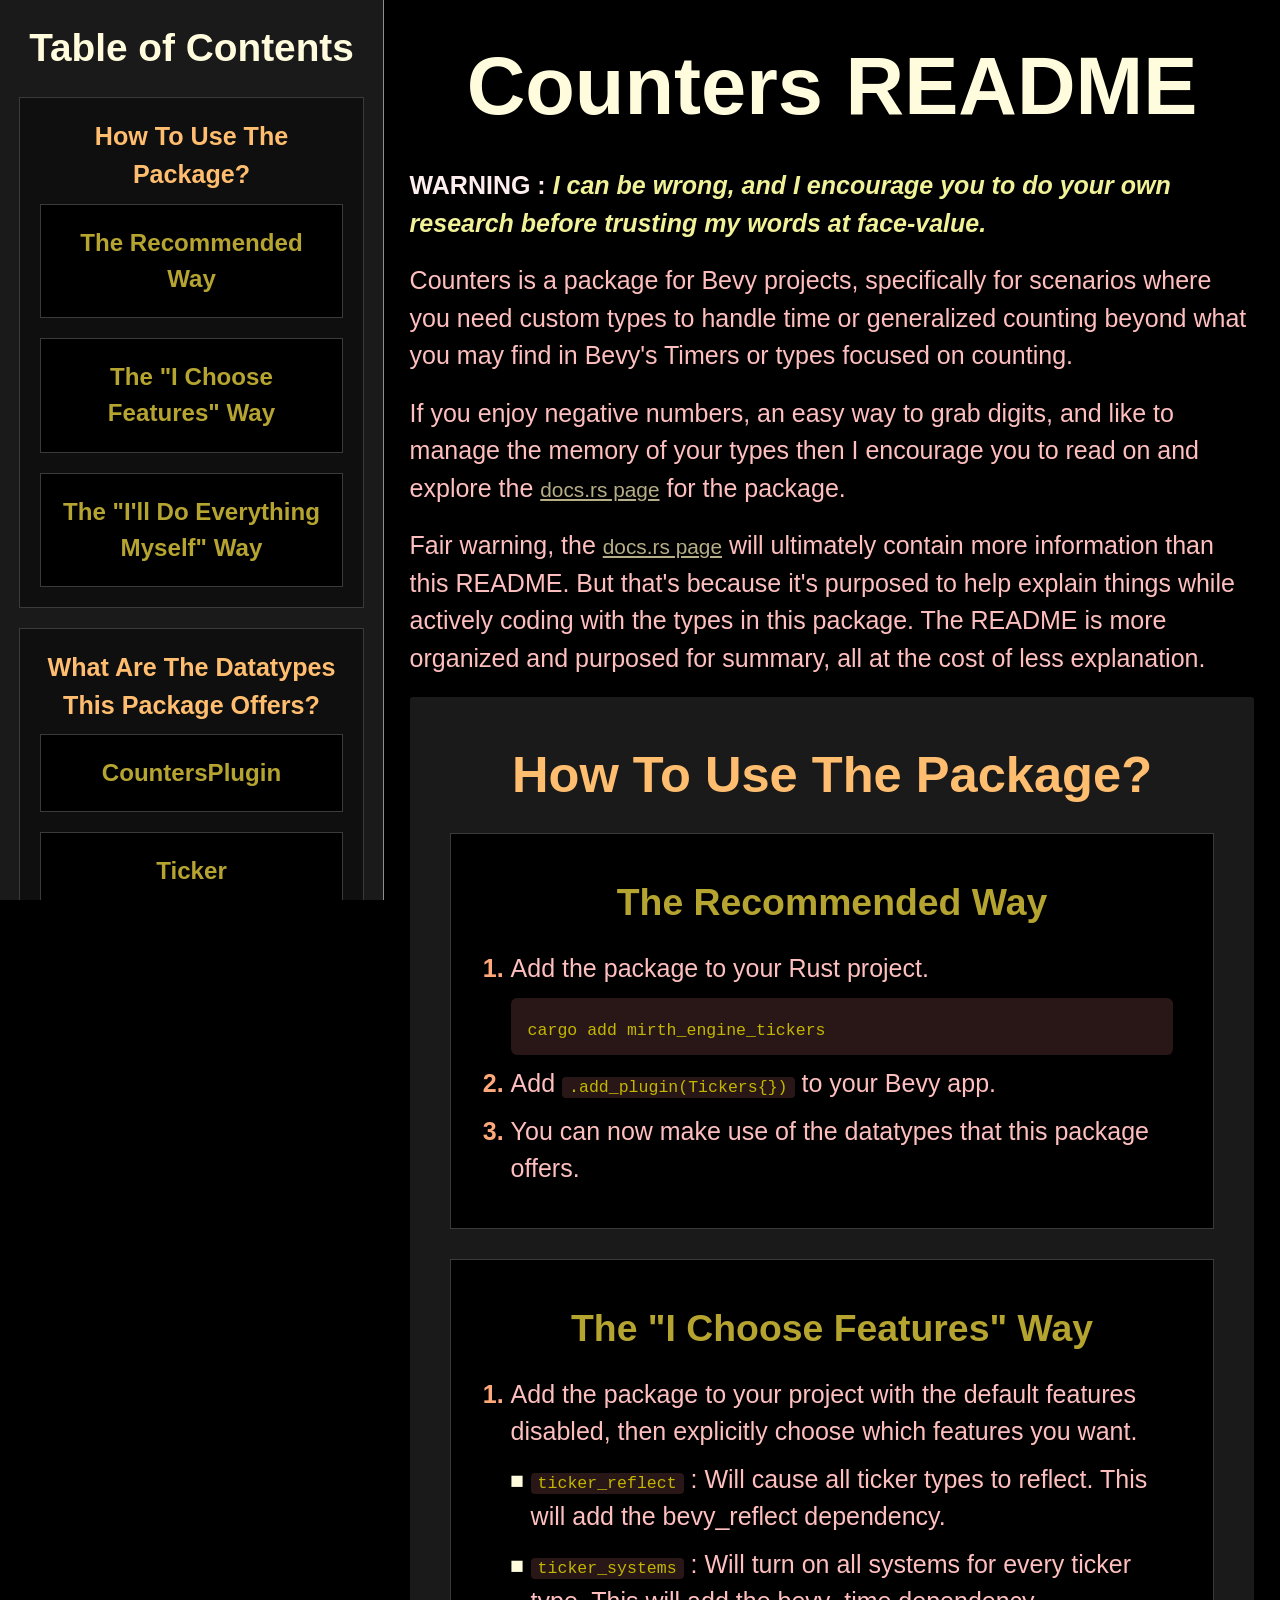
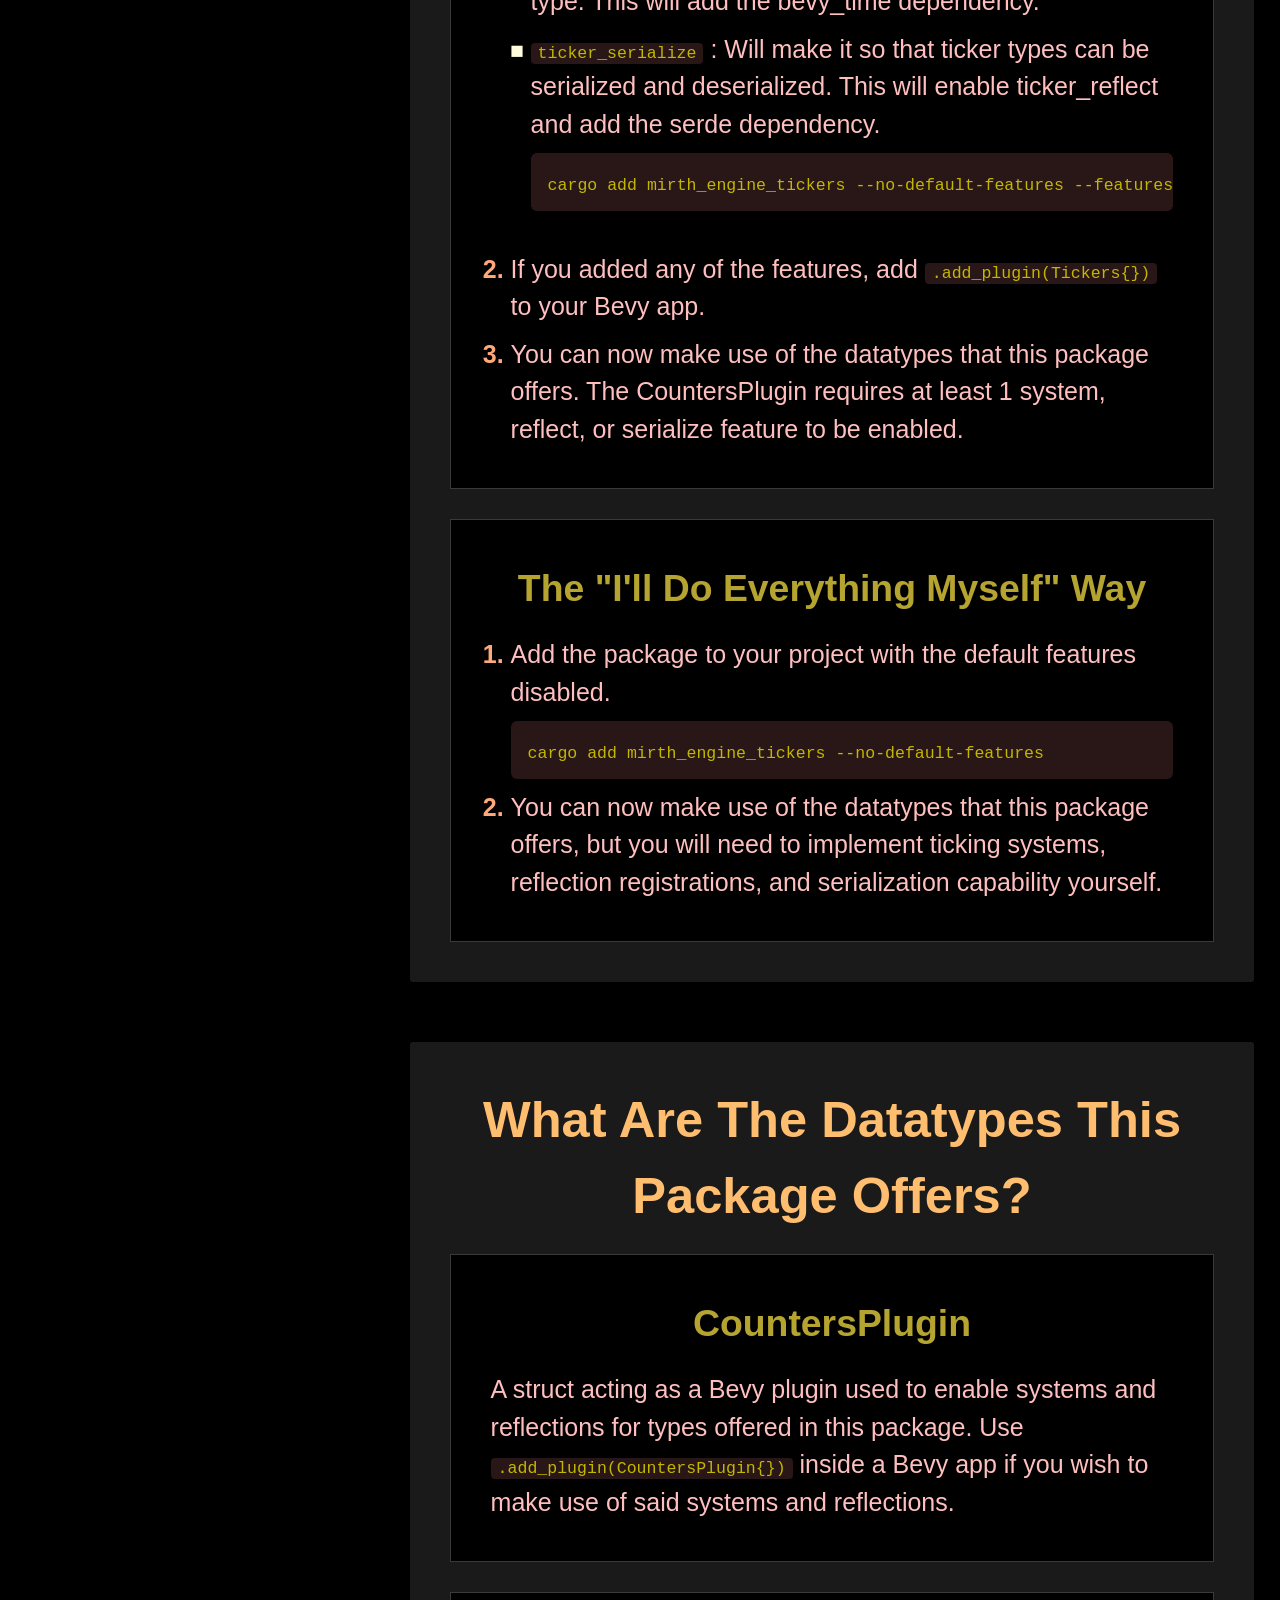
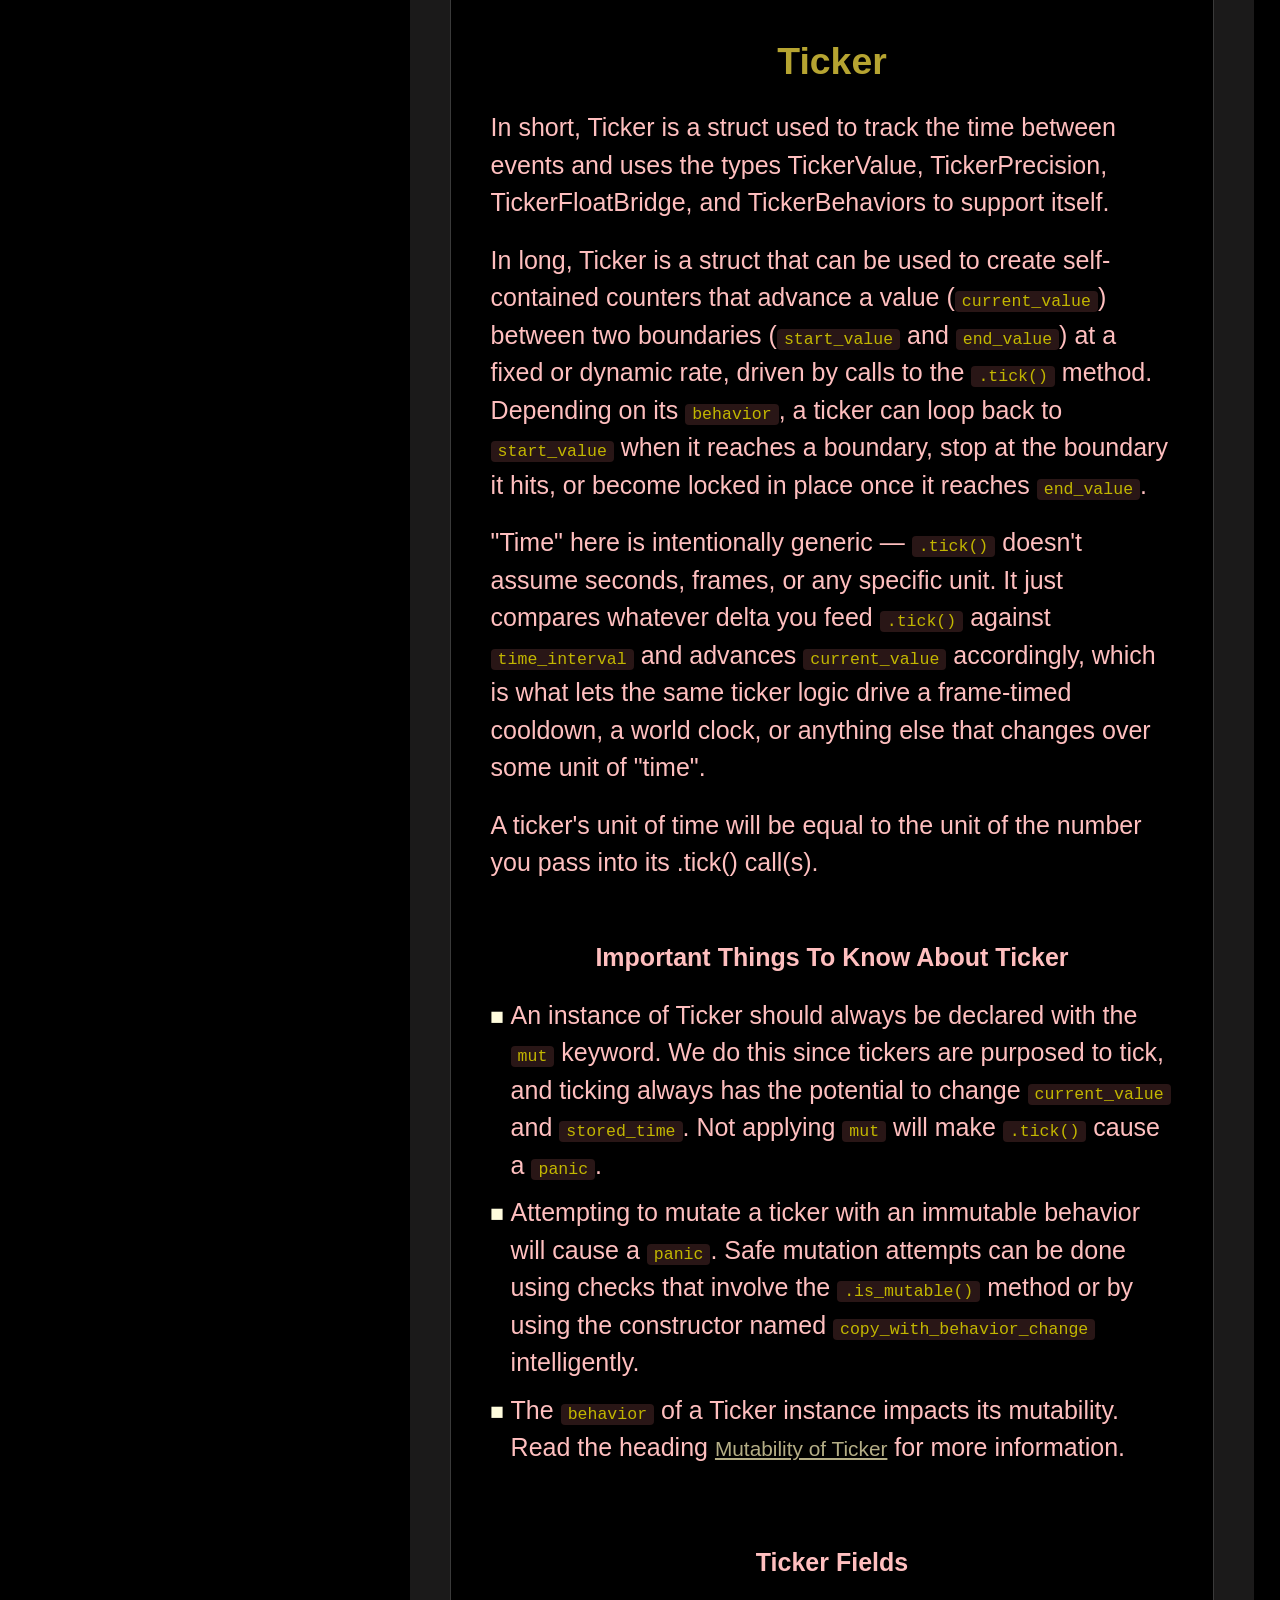
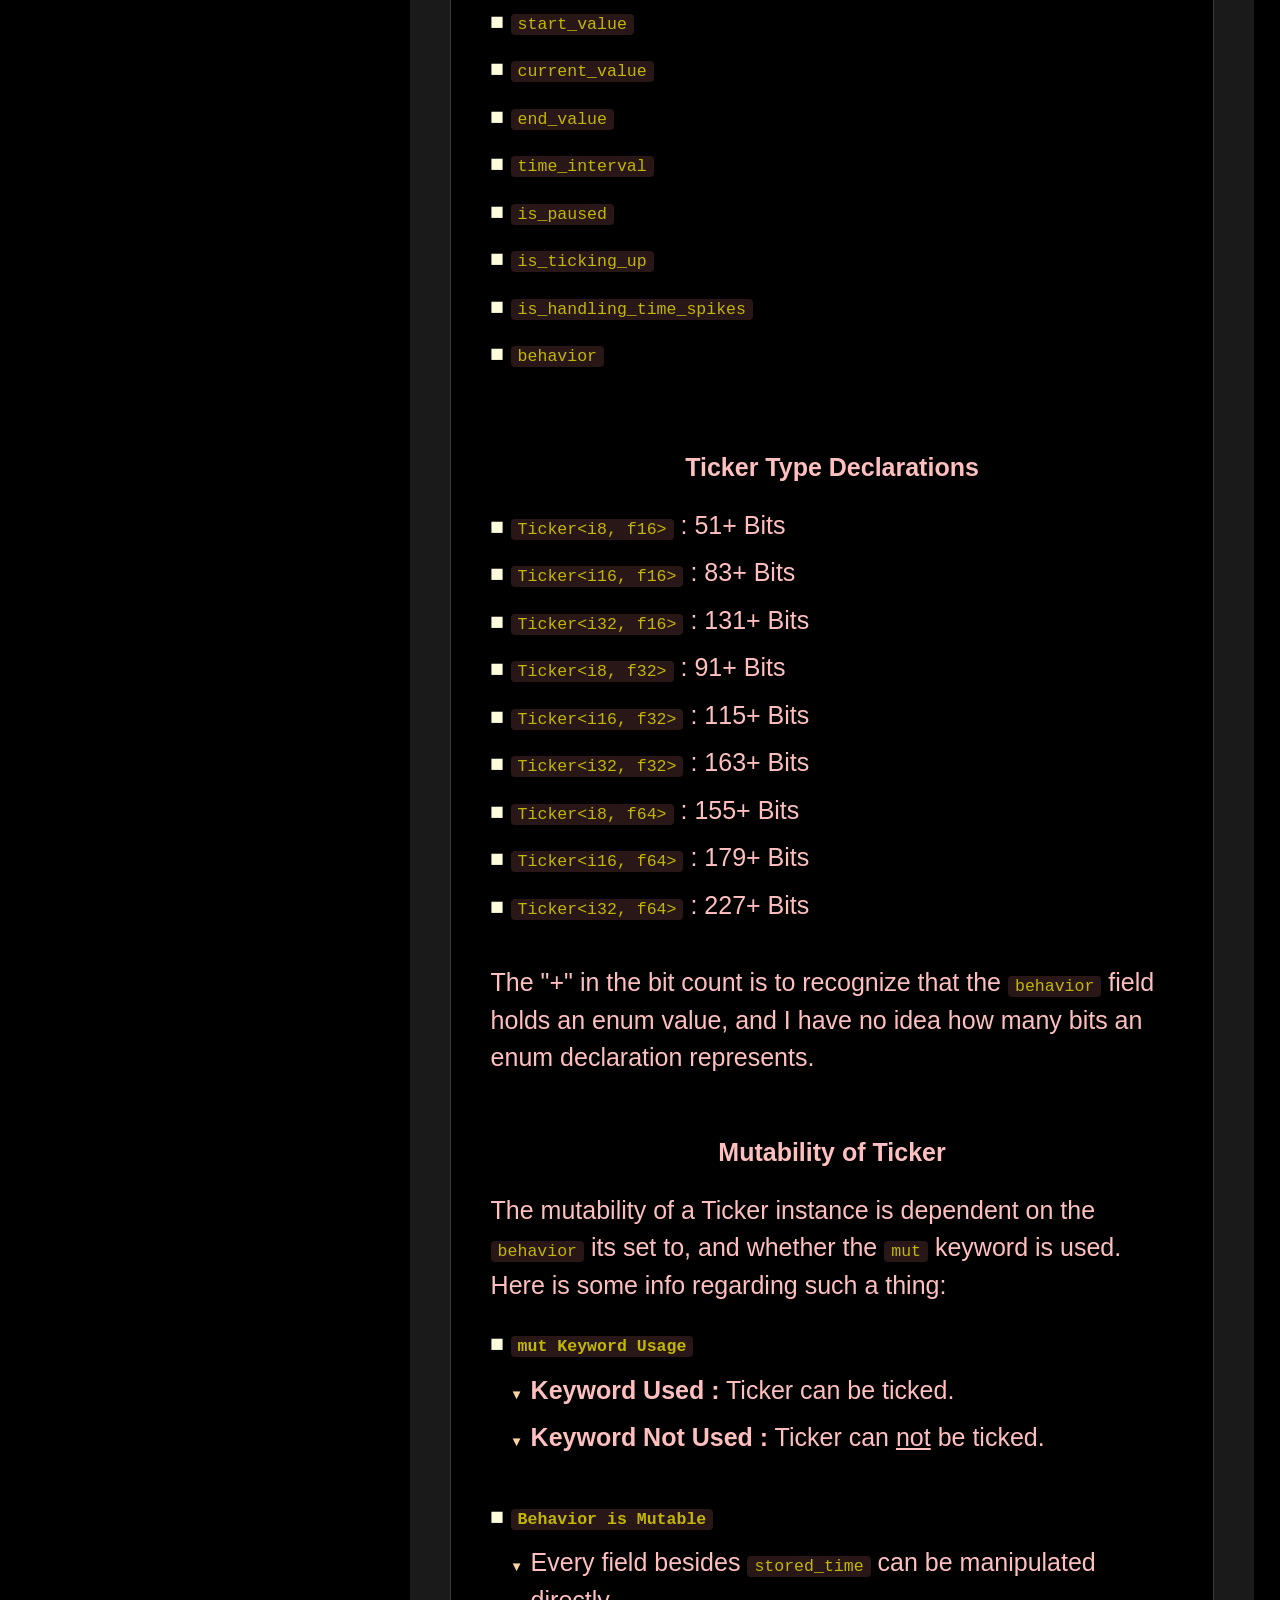
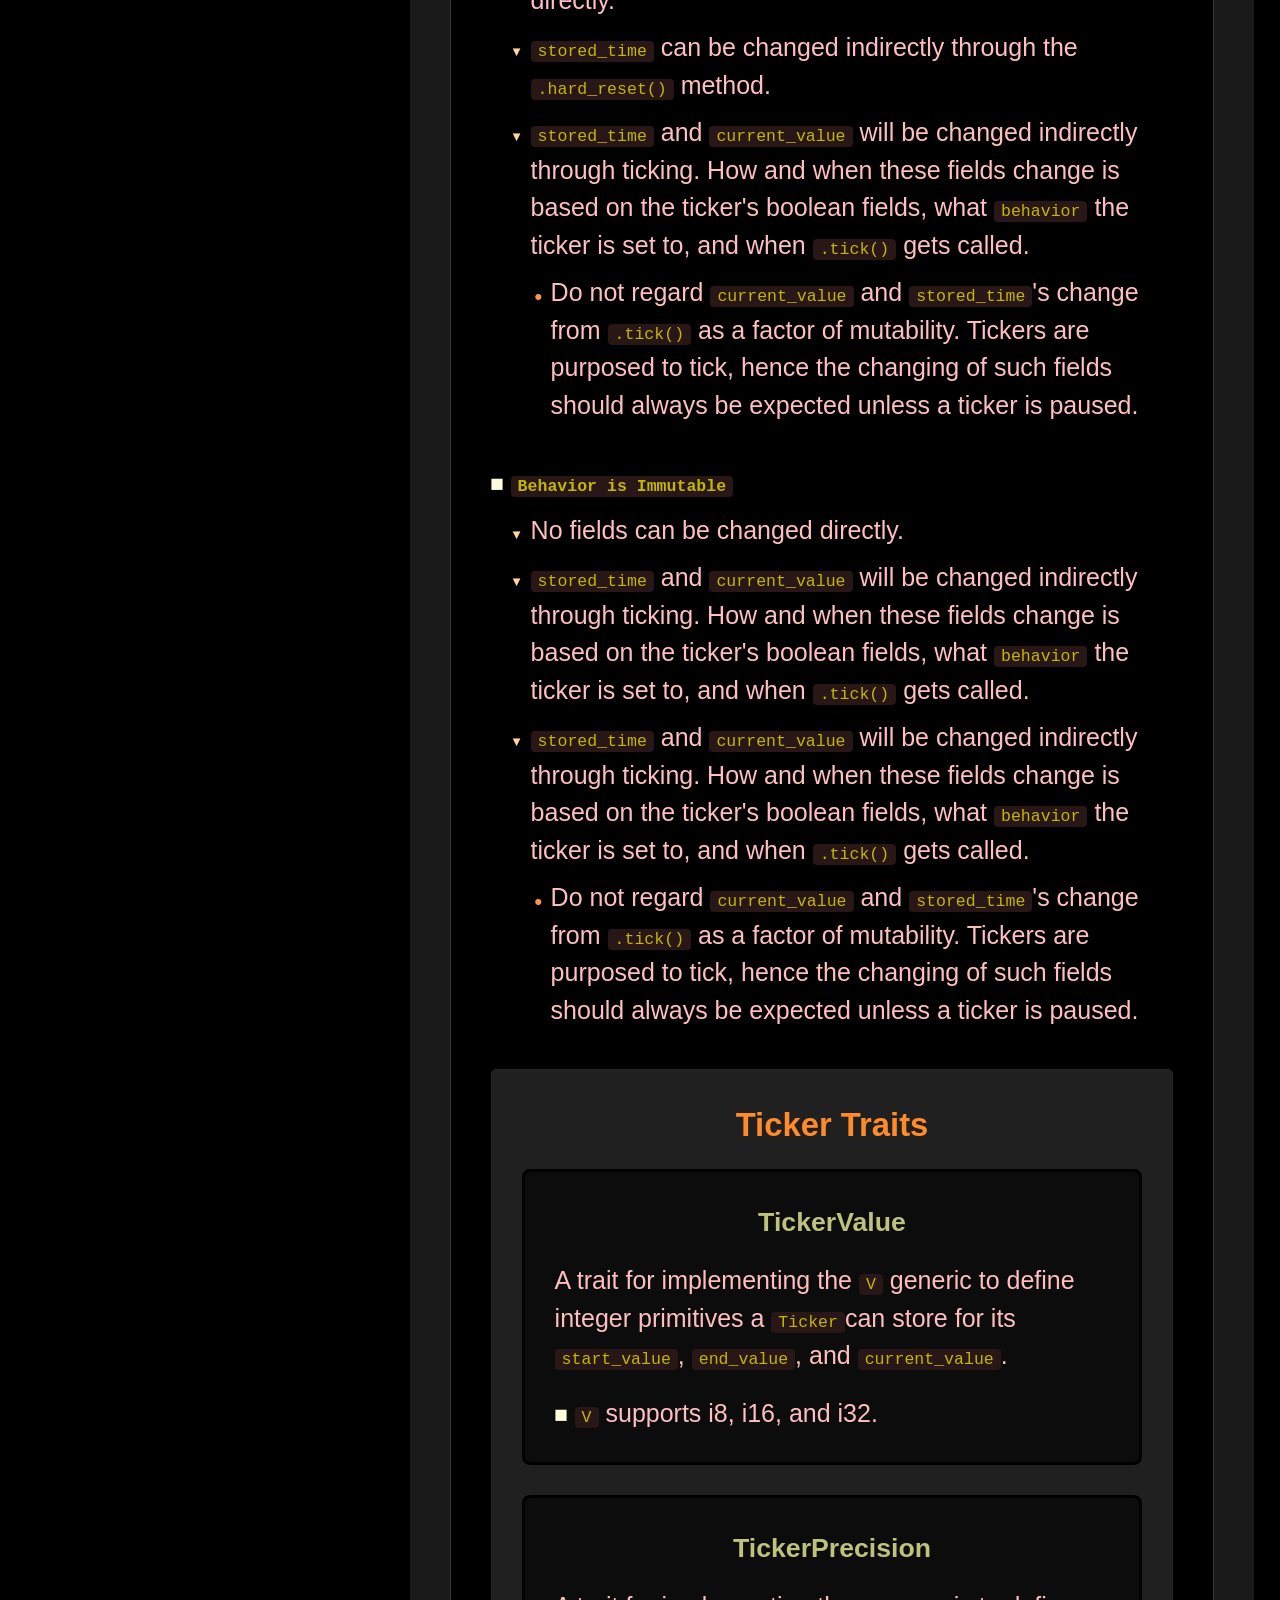
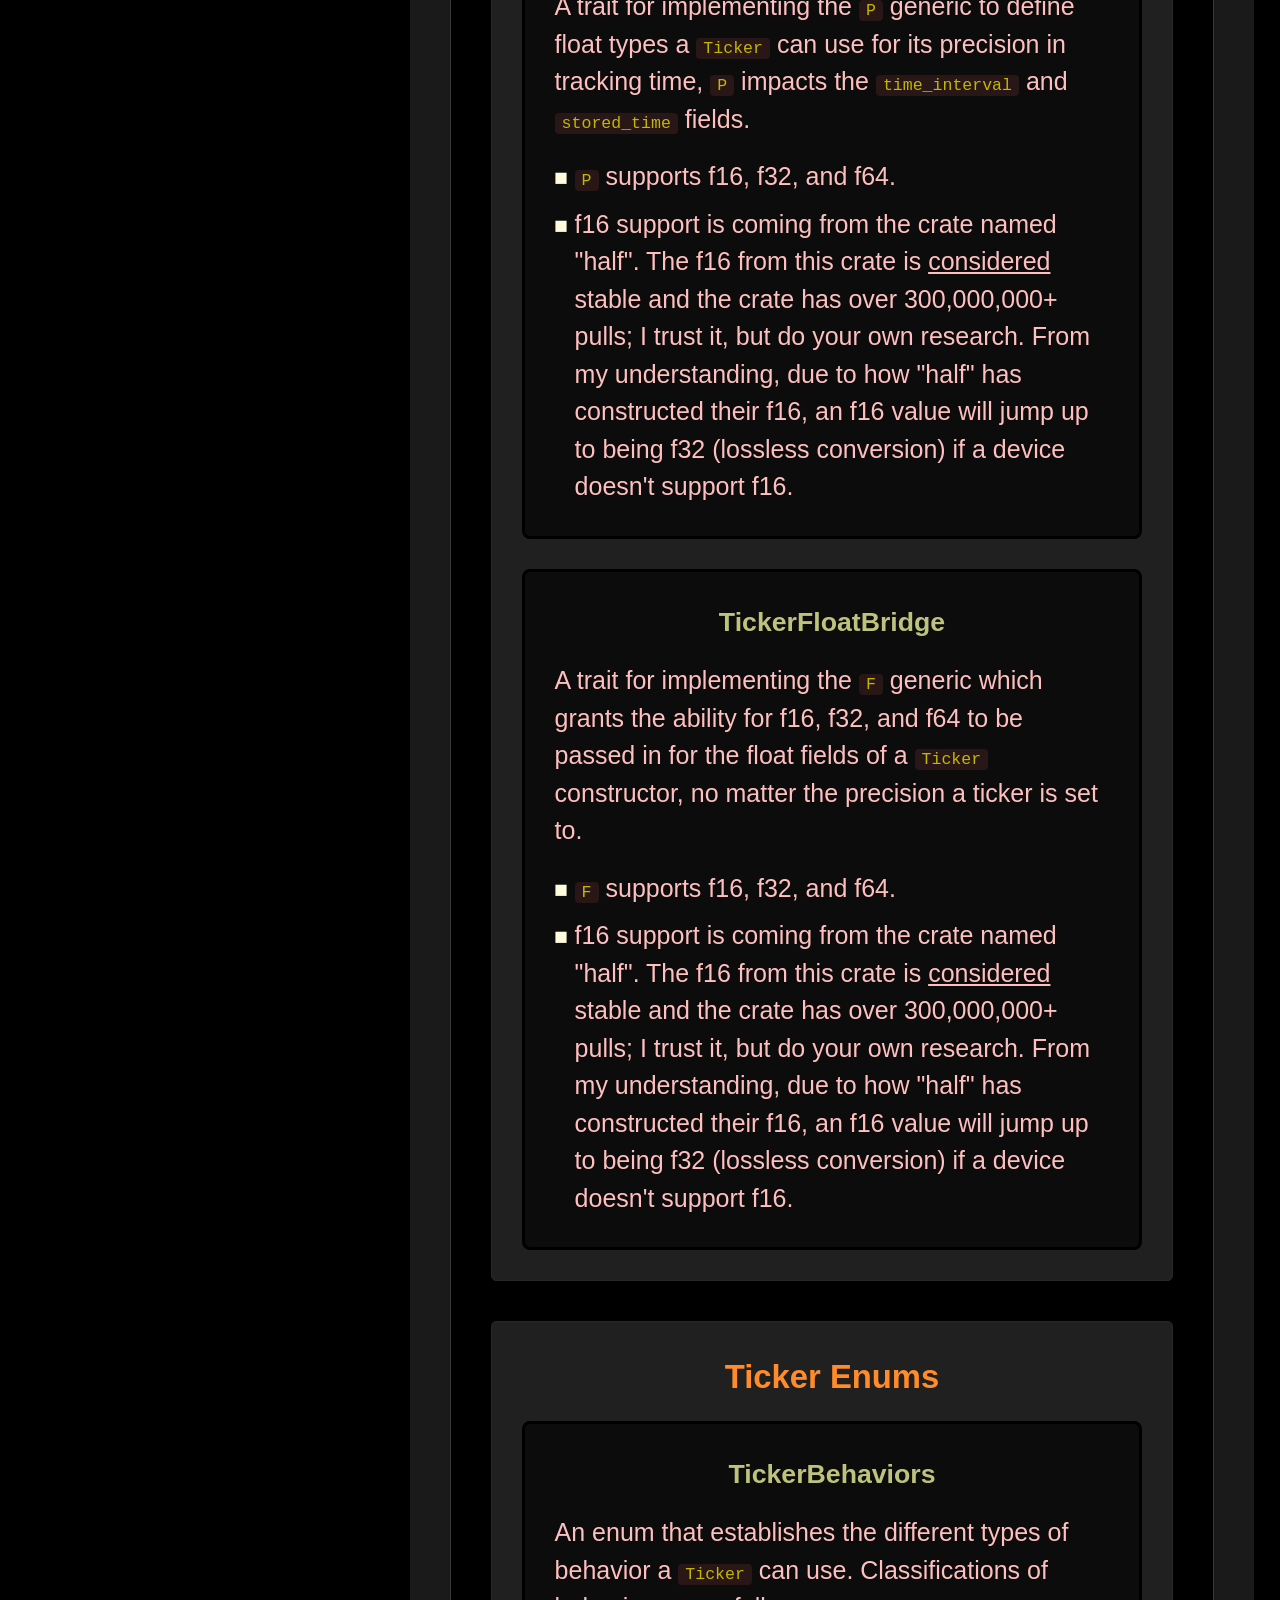
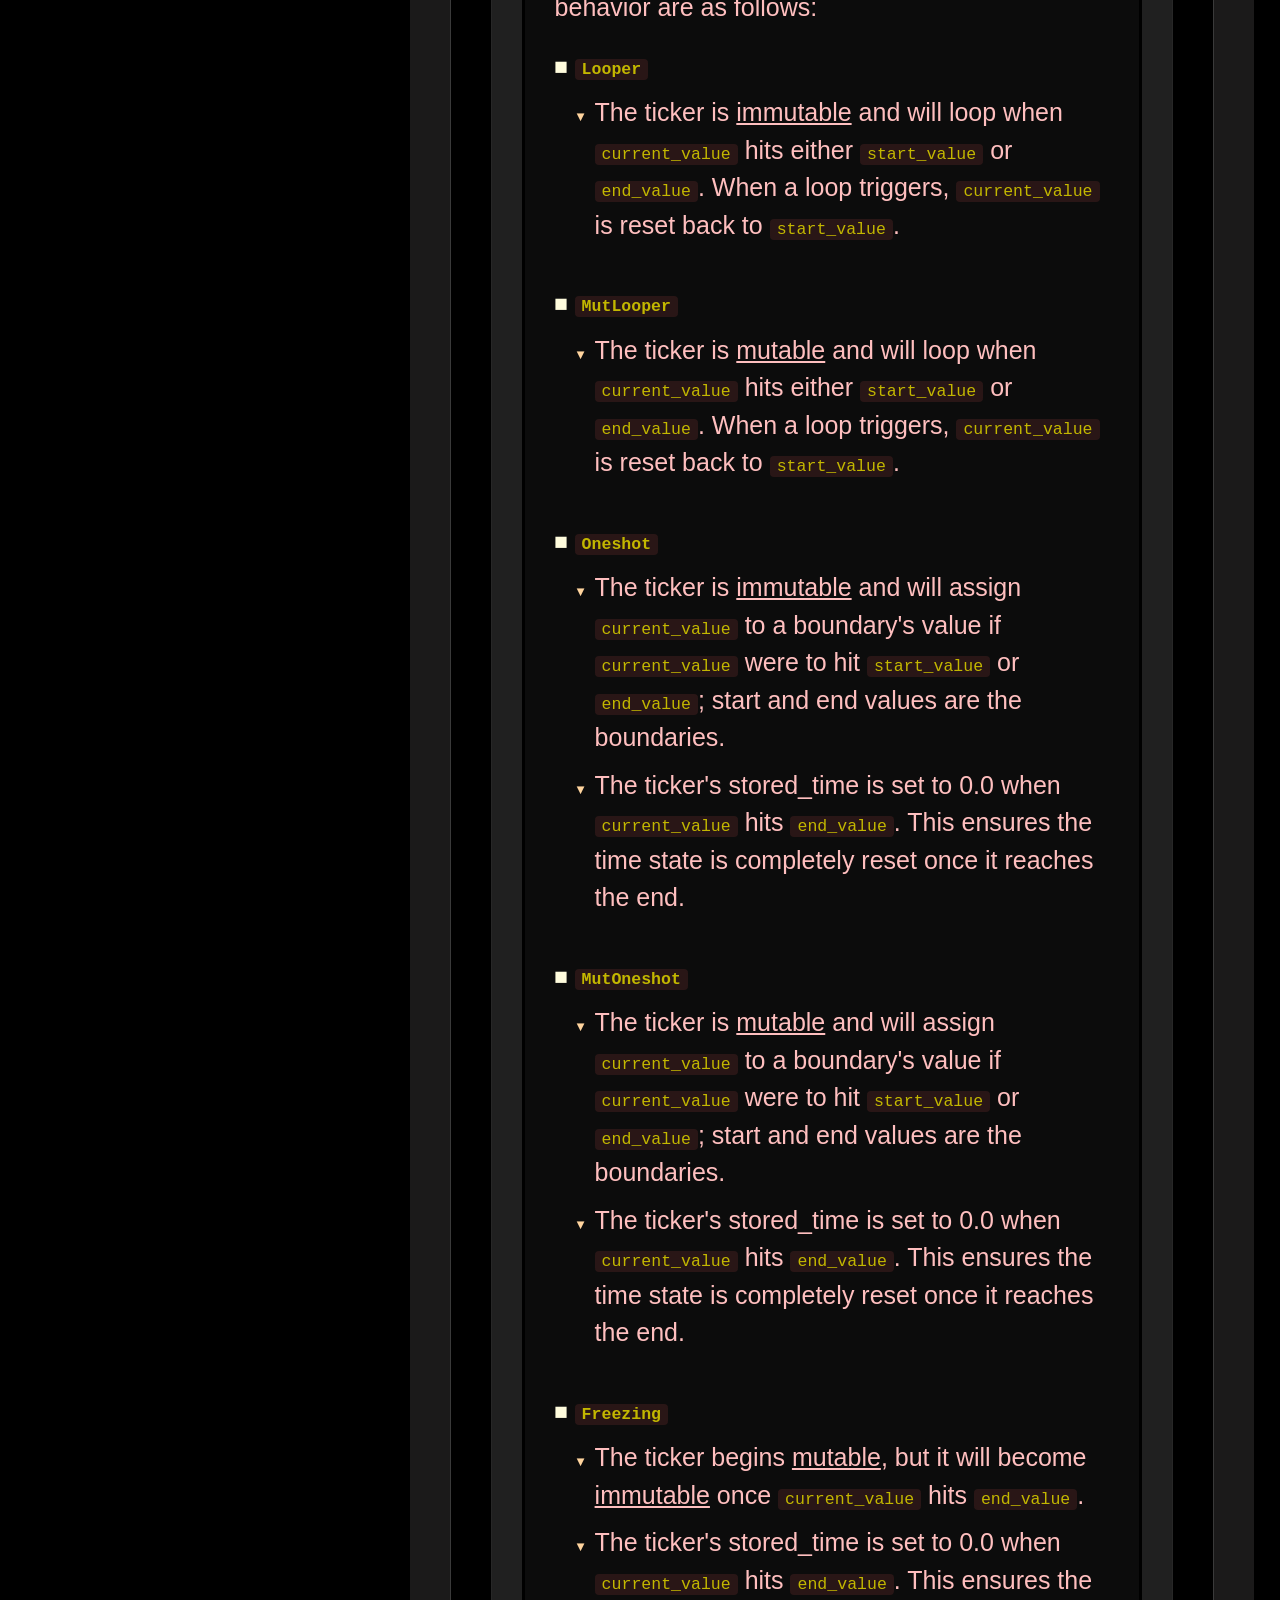
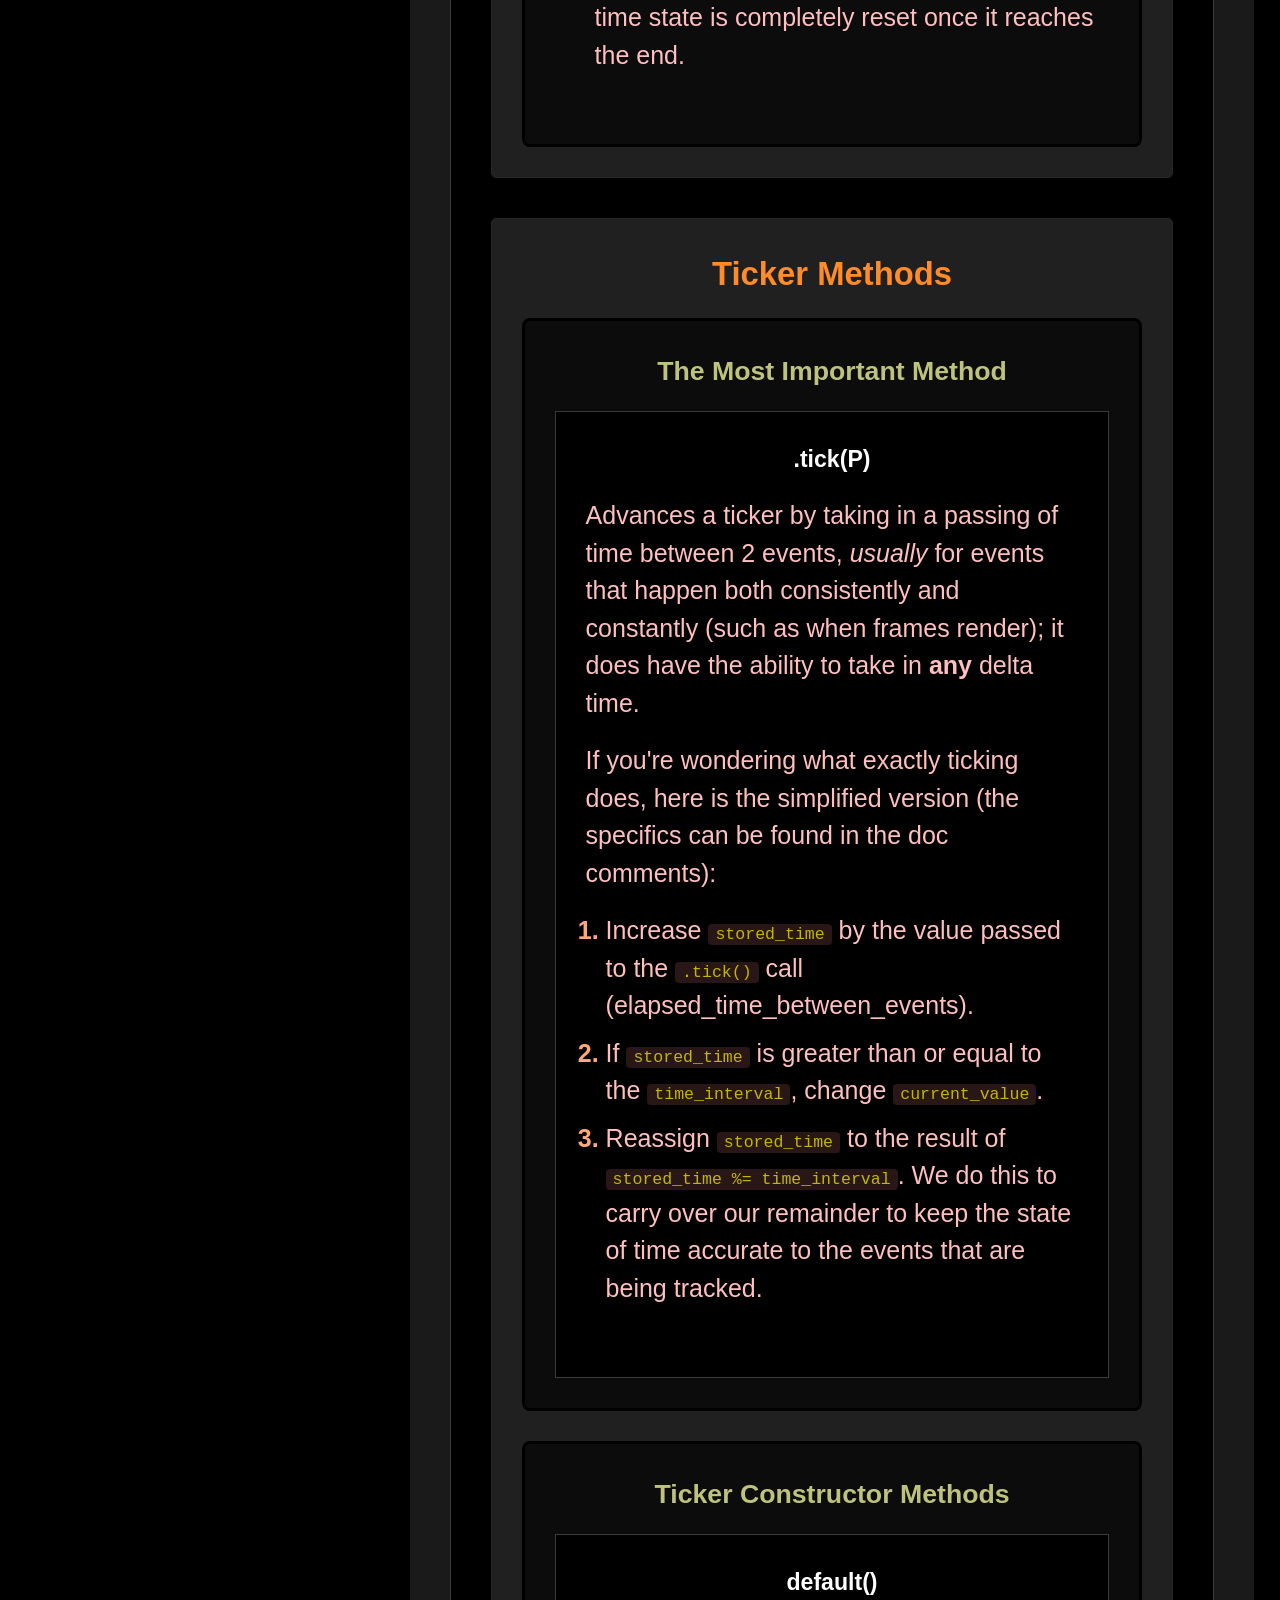
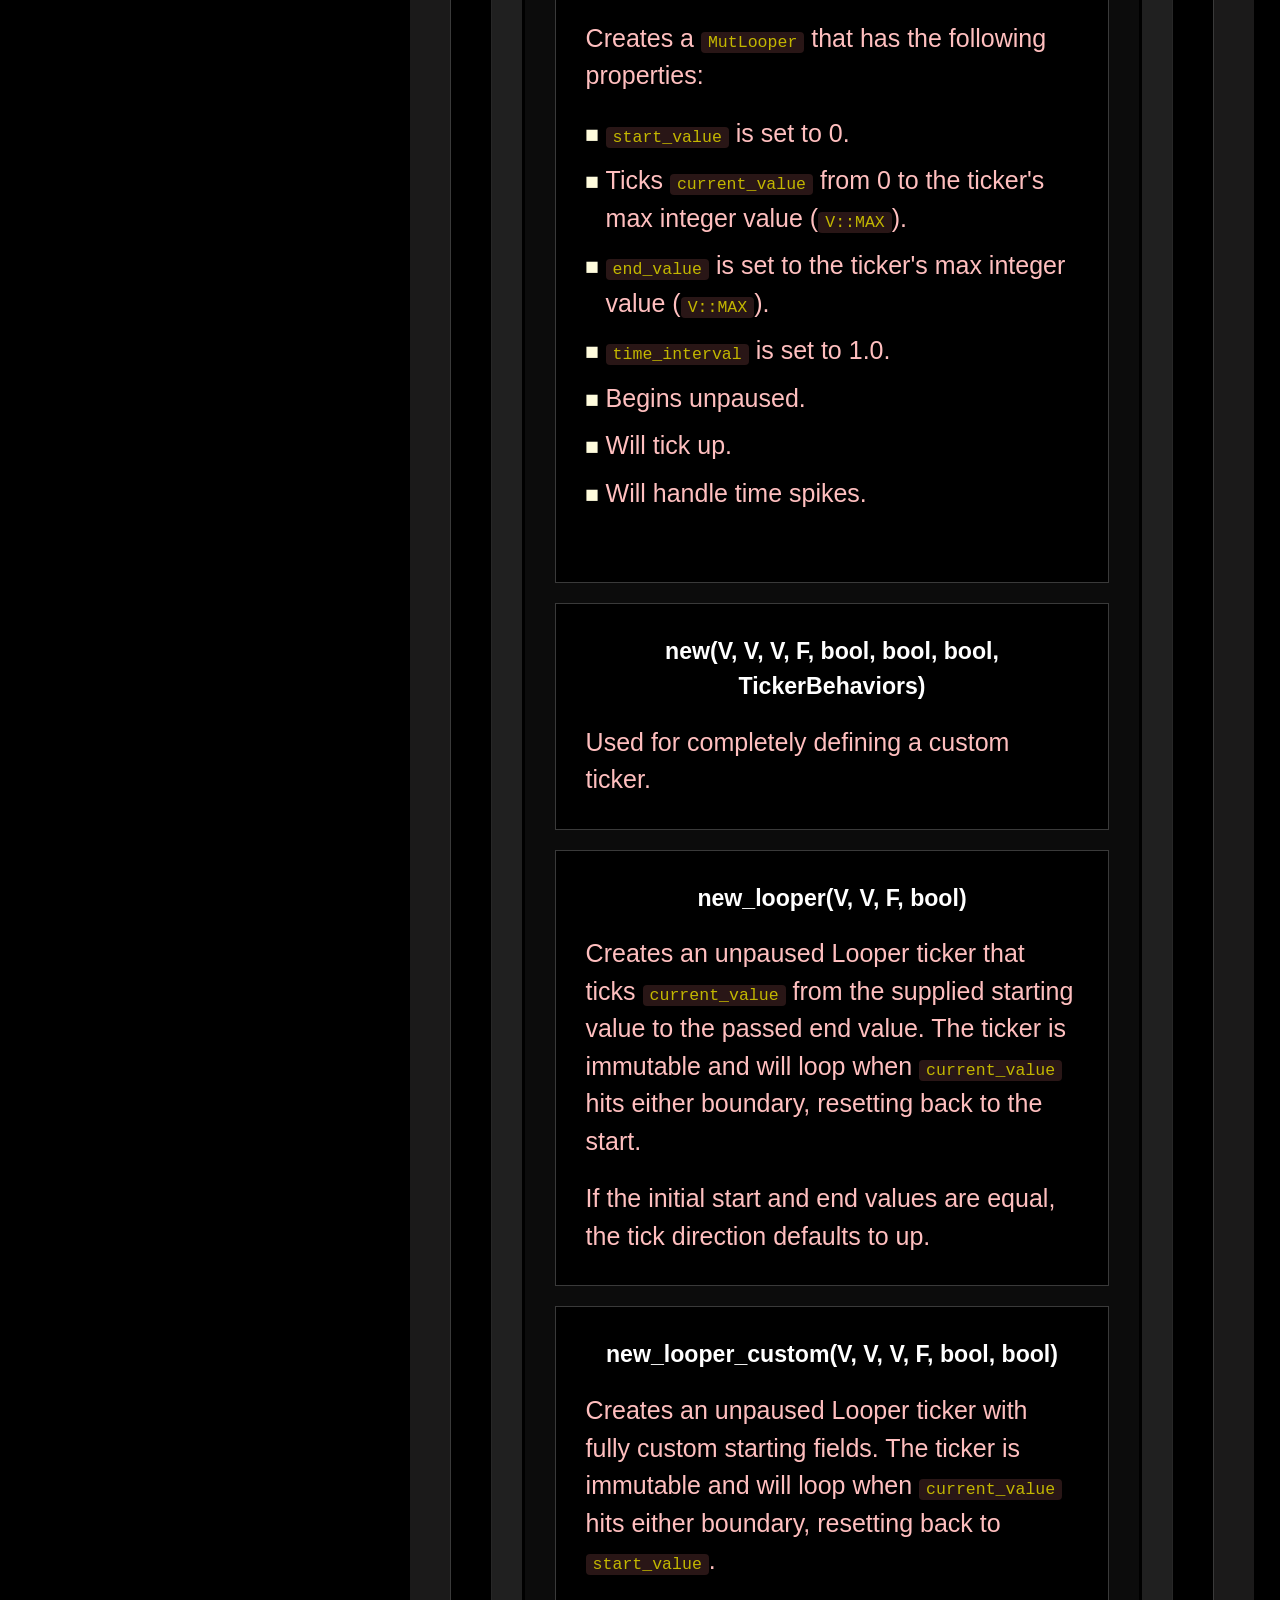
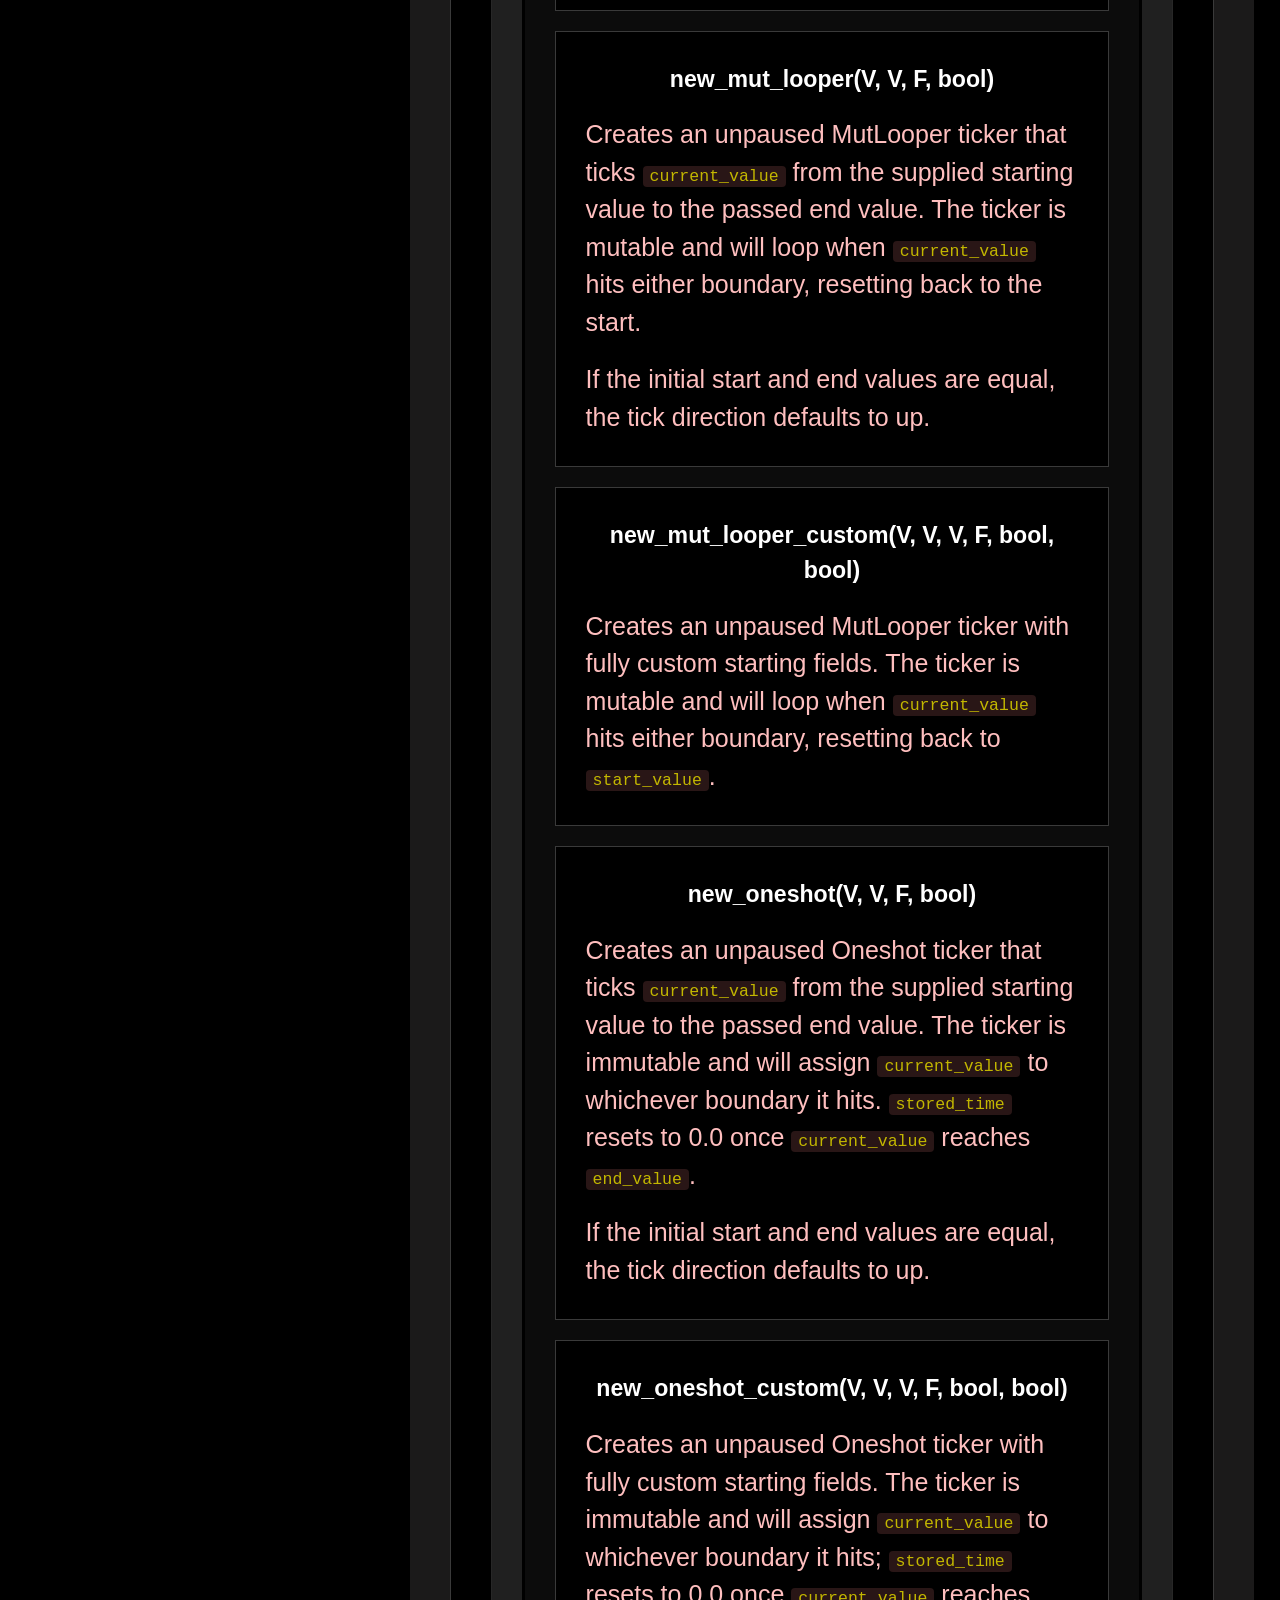
==== commit 1a61a344: "Added Panic on Bad Mutation + Doc Changes Panics will now happen if attempting to mutate a ticker wi" ====
--- a/docs/index.html
+++ b/docs/index.html
@@ -29,9 +29,9 @@
             <div class="nav_box_1">
                 <a href="#what-are-the-datatypes-this-package-offers">What Are The Datatypes This Package Offers?</a>
 
-                <!-- ToC : TickersPlugin -->
+                <!-- ToC : CountersPlugin -->
                 <div class="nav_box_2">
-                    <a href="#tickersplugin">TickersPlugin</a>
+                    <a href="#countersplugin">CountersPlugin</a>
                 </div>
 
                 <!-- ToC : Ticker -->
@@ -49,7 +49,7 @@
                     <!-- ToC : Ticker Enums -->
                     <div class="nav_box_3">
                         <a href="#ticker-enums">Ticker Enums</a>
-                        <div class="nav_box_4"><a href="#tickerbehavior">TickerBehavior</a></div>
+                        <div class="nav_box_4"><a href="#tickerbehaviors">TickerBehaviors</a></div>
                     </div>
 
                     <!-- ToC : Ticker Methods -->
@@ -66,13 +66,13 @@
                         <div class="nav_box_4">
                             <a href="#ticker-constructor-methods">Ticker Constructor Methods</a>
                             <div class="nav_box_5"><a href="#default">default()</a></div>
-                            <div class="nav_box_5"><a href="#new-v-v-v-f-bool-bool-bool-tickerbehavior">new</a></div>
+                            <div class="nav_box_5"><a href="#new-v-v-v-f-bool-bool-bool-tickerbehaviors">new</a></div>
                             <div class="nav_box_5"><a href="#new-looper-v-v-f-bool">new_looper</a></div>
                             <div class="nav_box_5"><a href="#new-looper-custom-v-v-v-f-bool-bool">new_looper_custom</a></div>
                             <div class="nav_box_5"><a href="#new-oneshot-v-v-f-bool">new_oneshot</a></div>
                             <div class="nav_box_5"><a href="#new-oneshot-custom-v-v-v-f-bool-bool">new_oneshot_custom</a></div>
                             <div class="nav_box_5"><a href="#new-copy-ticker">new_copy</a></div>
-                            <div class="nav_box_5"><a href="#new-copy-with-behavior-change-ticker-tickerbehavior">new_copy_with_behavior_change</a></div>
+                            <div class="nav_box_5"><a href="#new-copy-with-behavior-change-ticker-tickerbehaviors">new_copy_with_behavior_change</a></div>
                         </div>
 
                         <!-- ToC : Ticker Getter Methods -->
@@ -104,7 +104,7 @@
                             <div class="nav_box_5"><a href="#tick-down">tick_down</a></div>
                             <div class="nav_box_5"><a href="#start-handling-time-spikes">start_handling_time_spikes</a></div>
                             <div class="nav_box_5"><a href="#stop-handling-time-spikes">stop_handling_time_spikes</a></div>
-                            <div class="nav_box_5"><a href="#set-behavior-tickerbehavior">set_behavior</a></div>
+                            <div class="nav_box_5"><a href="#set-behavior-tickerbehaviors">set_behavior</a></div>
                         </div>
 
                         <!-- ToC : Ticker Equality Methods -->
@@ -149,6 +149,7 @@
                         <!-- ToC : Ticker Helper Methods -->
                         <div class="nav_box_4">
                             <a href="#ticker-helper-methods">Ticker Helper Methods</a>
+                            <div class="nav_box_5"><a href="#is-mutable">is_mutable</a></div>
                             <div class="nav_box_5"><a href="#print-information">print_information</a></div>
                         </div>
 
@@ -194,16 +195,16 @@
                     <ol>
                         <li>Add the package to your project with the default features disabled, then explicitly choose which features you want.
                             <ul>
-                                <li><code class="list_header">ticker_reflect</code> : Will cause all ticker types to reflect. Will add the bevy_reflect dependency and allow for the Tickers plugin to be usable.</li>
-                                <li><code class="list_header">ticker_systems</code> : Will turn on all systems for every ticker type. Will add the bevy_time dependency and allow for the Tickers plugin to be usable.</li>
+                                <li><code class="list_header">ticker_reflect</code> : Will cause all ticker types to reflect. This will add the bevy_reflect dependency.</li>
+                                <li><code class="list_header">ticker_systems</code> : Will turn on all systems for every ticker type. This will add the bevy_time dependency.</li>
                                 <li>
-                                    <code class="list_header">ticker_serialize</code> : Will make it so that ticker types can be serialized and deserialized. Will enable ticker_reflect, add the serde dependency, and allow for the Tickers plugin to be usable.
+                                    <code class="list_header">ticker_serialize</code> : Will make it so that ticker types can be serialized and deserialized. This will enable ticker_reflect and add the serde dependency.
                                     <pre><code>cargo add mirth_engine_tickers --no-default-features --features ticker_reflect, ticker_systems, ticker_serialize</code></pre>
                                 </li>
                             </ul>
                         </li>
                         <li>If you added any of the features, add <code>.add_plugin(Tickers{})</code> to your Bevy app.</li>
-                        <li>You can now make use of the datatypes that this package offers.</li>
+                        <li>You can now make use of the datatypes that this package offers.  The CountersPlugin requires at least 1 system, reflect, or serialize feature to be enabled. </li>
                     </ol>
                 </div>
 
@@ -214,7 +215,7 @@
                         <li>Add the package to your project with the default features disabled.
                             <pre><code>cargo add mirth_engine_tickers --no-default-features</code></pre>
                         </li>
-                        <li>You can now make use of the datatypes that this package offers, but you will need to create ticking systems, reflection registrations, and serialization capability yourself.</li>
+                        <li>You can now make use of the datatypes that this package offers, but you will need to implement ticking systems, reflection registrations, and serialization capability yourself.</li>
                     </ol>
                 </div>
 
@@ -226,20 +227,32 @@
             <div class="block_1">
                 <h1 id="what-are-the-datatypes-this-package-offers">What Are The Datatypes This Package Offers?</h1>
 
-                <!-- Tickers Plugin -->
+                <!-- Counters Plugin -->
                 <div class="block_2">
-                    <h2 id="tickersplugin">TickersPlugin</h2>
-                    <p>A struct acting as a Bevy plugin used to enable ticker systems and reflections for ticker types.  Use <code>.add_plugin(Tickers{})</code> inside a Bevy app if you wish to make use of said systems and reflections.</p>
+                    <h2 id="countersplugin">CountersPlugin</h2>
+                    <p>A struct acting as a Bevy plugin used to enable systems and reflections for types offered in this package.  Use <code>.add_plugin(CountersPlugin{})</code> inside a Bevy app if you wish to make use of said systems and reflections.</p>
                 </div>
 
                 <!-- Ticker Struct -->
                 <div class="block_2">
                     <h2 id="ticker">Ticker</h2>
-                    <p>In short, Ticker is a struct used to track the time between events and uses the types TickerValue, TickerPrecision, TickerFloatBridge, and TickerBehavior to support itself.</p>
+                    <p>In short, Ticker is a struct used to track the time between events and uses the types TickerValue, TickerPrecision, TickerFloatBridge, and TickerBehaviors to support itself.</p>
                     <p>In long, Ticker is a struct that can be used to create self-contained counters that advance a value (<code>current_value</code>) between two boundaries (<code>start_value</code> and <code>end_value</code>) at a fixed or dynamic rate, driven by calls to the <code>.tick()</code> method. Depending on its <code>behavior</code>, a ticker can loop back to <code>start_value</code> when it reaches a boundary, stop at the boundary it hits, or become locked in place once it reaches <code>end_value</code>.
                     <p>"Time" here is intentionally generic — <code>.tick()</code> doesn't assume seconds, frames, or any specific unit. It just compares whatever delta you feed <code>.tick()</code> against <code>time_interval</code> and advances <code>current_value</code> accordingly, which is what lets the same ticker logic drive a frame-timed cooldown, a world clock, or anything else that changes over some unit of "time".</p>
                     <p>A ticker's unit of time will be equal to the unit of the number you pass into its .tick() call(s).</p>
-                    <p>Ticker holds the following fields:</p>
+                    <br>
+
+                    <!-- Important Things To Know About Ticker -->
+                    <p id="important-things-to-know-about-ticker" style="text-align: center"><b>Important Things To Know About Ticker</b></p>
+                    <ul>
+                        <li>An instance of Ticker should always be declared with the <code>mut</code> keyword.  We do this since tickers are purposed to tick, and ticking always has the potential to change <code>current_value</code> and <code>stored_time</code>.  Not applying <code>mut</code> will make <code>.tick()</code> cause a <code>panic</code>.</li>
+                        <li>Attempting to mutate a ticker with an immutable behavior will cause a <code>panic</code>.  Safe mutation attempts can be done using checks that involve the <code>.is_mutable()</code> method or by using the constructor named <code>copy_with_behavior_change</code> intelligently.</li>
+                        <li>The <code>behavior</code> of a Ticker instance impacts its mutability.  Read the heading <a href="#mutability-of-ticker">Mutability of Ticker</a> for more information.</li>
+                    </ul>
+                    <br>
+
+                    <!-- Ticker Fields -->
+                    <p id="ticker-fields" style="text-align: center"><b>Ticker Fields</b></p>
                     <ul>
                         <li><code>start_value</code></li>
                         <li><code>current_value</code></li>
@@ -250,8 +263,10 @@
                         <li><code>is_handling_time_spikes</code></li>
                         <li><code>behavior</code></li>
                     </ul>
-
-                    <p>Ticker has the following type declarations:</p>
+                    <br>
+
+                    <!-- Ticker Type Declarations -->
+                    <p id="ticker-type-declarations" style="text-align: center"><b>Ticker Type Declarations</b></p>
                     <ul>
                         <li><code>Ticker&lt;i8, f16&gt;</code> : 51+ Bits</li>
                         <li><code>Ticker&lt;i16, f16&gt;</code> : 83+ Bits</li>
@@ -263,27 +278,39 @@
                         <li><code>Ticker&lt;i16, f64&gt;</code> : 179+ Bits</li>
                         <li><code>Ticker&lt;i32, f64&gt;</code> : 227+ Bits</li>
                     </ul>
-                    <p>The "+" in the bit count is to recognize that the behavior field holds an enum value, and I have no idea how many bits an enum declaration represents.</p>
+                    <p>The "+" in the bit count is to recognize that the <code>behavior</code> field holds an enum value, and I have no idea how many bits an enum declaration represents.</p>
                     <br>
 
-                    <p><b>What Exactly is Mutable in Tickers?</b></p>
-                    <p>First off, a ticker should always be declared with the <code>mut</code> keyword.  We do this since tickers are purposed to tick, and ticking always has the potential to change <code>current_value</code> and <code>stored_time</code>.  From there, the actual mutability of a ticker's fields is dependent on its behavior.  Here is some info regarding such a thing:</p>
+                    <!-- Mutability of Ticker -->
+                    <p id="mutability-of-ticker" style="text-align: center"><b>Mutability of Ticker</b></p>
+                    <p>The mutability of a Ticker instance is dependent on the <code>behavior</code> its set to, and whether the <code>mut</code> keyword is used.  Here is some info regarding such a thing:</p>
                     <ul>
-                        <li><b><code>TickerBehavior is Mutable</code></b>
+                        <li><b><code>mut Keyword Usage</code></b>
+                            <ul>
+                                <li><b>Keyword Used :</b> Ticker can be ticked.</li>
+                                <li><b>Keyword Not Used :</b> Ticker can <u>not</u> be ticked.</li>
+                            </ul>
+                        </li>
+                        <li><b><code>Behavior is Mutable</code></b>
                             <ul>
                                 <li>Every field besides <code>stored_time</code> can be manipulated directly.</li>
                                 <li><code>stored_time</code> can be changed indirectly through the <code>.hard_reset()</code> method.</li>
+                                <li><code>stored_time</code> and <code>current_value</code> will be changed indirectly through ticking.  How and when these fields change is based on the ticker's boolean fields, what <code>behavior</code> the ticker is set to, and when <code>.tick()</code> gets called.
+                                    <ul>
+                                        <li>Do not regard <code>current_value</code> and <code>stored_time</code>'s change from <code>.tick()</code> as a factor of mutability.  Tickers are purposed to tick, hence the changing of such fields should always be expected unless a ticker is paused.</li>
+                                    </ul>
+                                </li>
                             </ul>
                         </li>
-                        <li><b><code>TickerBehavior is Immutable</code></b>
+                        <li><b><code>Behavior is Immutable</code></b>
                             <ul>
                                 <li>No fields can be changed directly.</li>
-                            </ul>
-                        </li>
-                        <li><b><code>TickerBehavior is Mutable or Immutable</code></b>
-                            <ul>
                                 <li><code>stored_time</code> and <code>current_value</code> will be changed indirectly through ticking.  How and when these fields change is based on the ticker's boolean fields, what <code>behavior</code> the ticker is set to, and when <code>.tick()</code> gets called.</li>
-                                <li>Do not regard <code>current_value</code> and <code>stored_time</code>'s change from <code>.tick()</code> as a factor of mutability.  Tickers are purposed to tick, hence the changing of such fields should always be expected unless a ticker is paused.</li>
+                                <li><code>stored_time</code> and <code>current_value</code> will be changed indirectly through ticking.  How and when these fields change is based on the ticker's boolean fields, what <code>behavior</code> the ticker is set to, and when <code>.tick()</code> gets called.
+                                    <ul>
+                                        <li>Do not regard <code>current_value</code> and <code>stored_time</code>'s change from <code>.tick()</code> as a factor of mutability.  Tickers are purposed to tick, hence the changing of such fields should always be expected unless a ticker is paused.</li>
+                                    </ul>
+                                </li>
                             </ul>
                         </li>
                     </ul>
@@ -326,9 +353,9 @@
                     <div class="block_3">
                         <h3 id="ticker-enums">Ticker Enums</h3>
 
-                        <!-- TickerBehavior -->
-                        <div class="block_4">
-                            <h4 id="tickerbehavior">TickerBehavior</h4>
+                        <!-- TickerBehaviors -->
+                        <div class="block_4">
+                            <h4 id="tickerbehaviors">TickerBehaviors</h4>
                             <p>An enum that establishes the different types of behavior a <code>Ticker</code> can use.  Classifications of behavior are as follows:</p>
                             <ul>
 
@@ -419,7 +446,7 @@
 
                             <!-- new -->
                             <div class="block_5">
-                                <h5 id="new-v-v-v-f-bool-bool-bool-tickerbehavior">new(V, V, V, F, bool, bool, bool, TickerBehavior)</h5>
+                                <h5 id="new-v-v-v-f-bool-bool-bool-tickerbehaviors">new(V, V, V, F, bool, bool, bool, TickerBehaviors)</h5>
                                 <p>Used for completely defining a custom ticker.</p>
                             </div>
 
@@ -496,8 +523,8 @@
 
                             <!-- new_copy_with_behavior_change -->
                             <div class="block_5">
-                                <h5 id="new-copy-with-behavior-change-ticker-tickerbehavior">new_copy_with_behavior_change(Ticker, TickerBehavior)</h5>
-                                <p>Creates a copy of a passed ticker with the only field change being the <code>behavior</code>, which is set to the passed <code>TickerBehavior</code> value.</p>
+                                <h5 id="new-copy-with-behavior-change-ticker-tickerbehaviors">new_copy_with_behavior_change(Ticker, TickerBehaviors)</h5>
+                                <p>Creates a copy of a passed ticker with the only field change being the <code>behavior</code>, which is set to the passed <code>TickerBehaviors</code> value.</p>
                                 <p>Useful for safely turning an immutable ticker into a mutable one — copy its values into a new mutable instance, then swap the immutable original out for the copy.</p>
                             </div>
 
@@ -652,8 +679,8 @@
 
                             <!-- set_behavior -->
                             <div class="block_5">
-                                <h5 id="set-behavior-tickerbehavior">.set_behavior(TickerBehavior)</h5>
-                                <p>Switches the behavior of a ticker to the passed <code>TickerBehavior</code> type.</p>
+                                <h5 id="set-behavior-tickerbehaviors">.set_behavior(TickerBehaviors)</h5>
+                                <p>Switches the behavior of a ticker to the passed <code>TickerBehaviors</code> type.</p>
                                 <p>Does not work for tickers with immutable behavior — use <code>new_copy_with_behavior_change</code> to simulate switching an immutable ticker to mutable behavior, then substitute the copy in for the original.</p>
                             </div>
 
